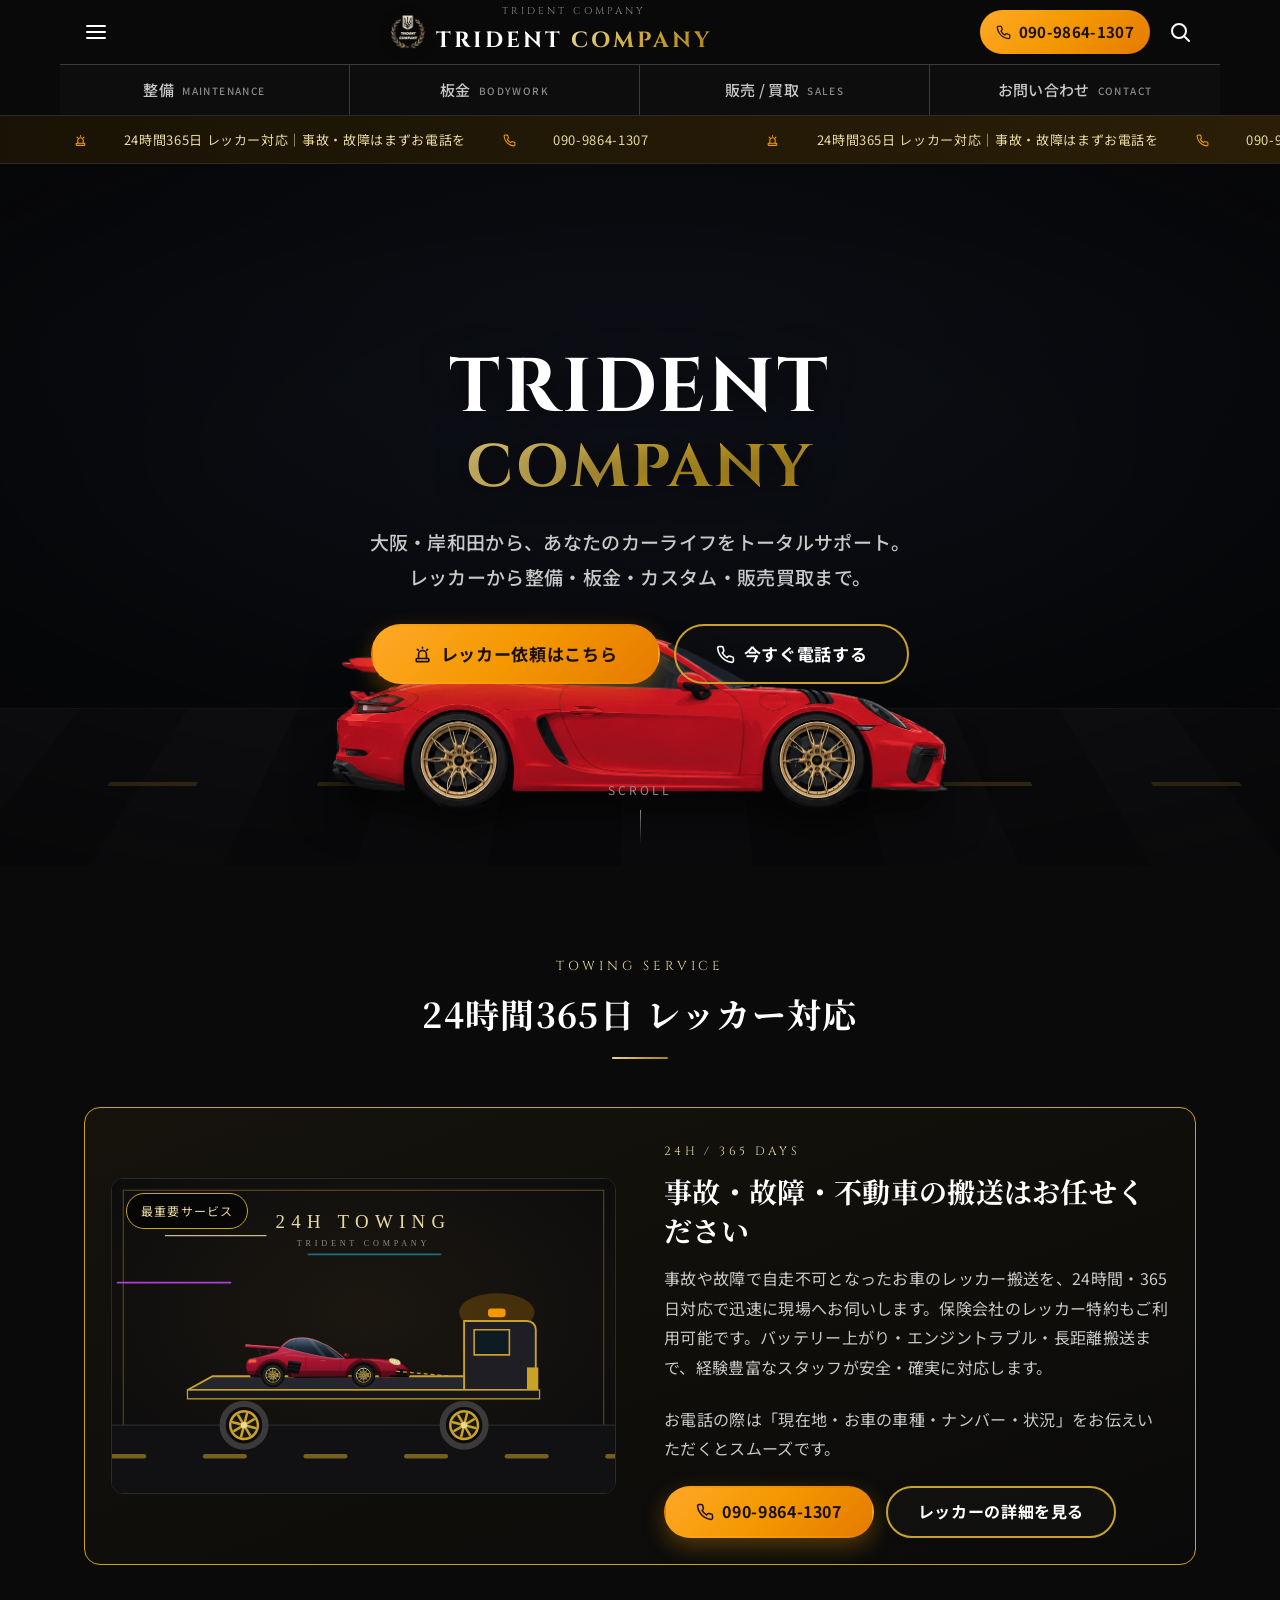
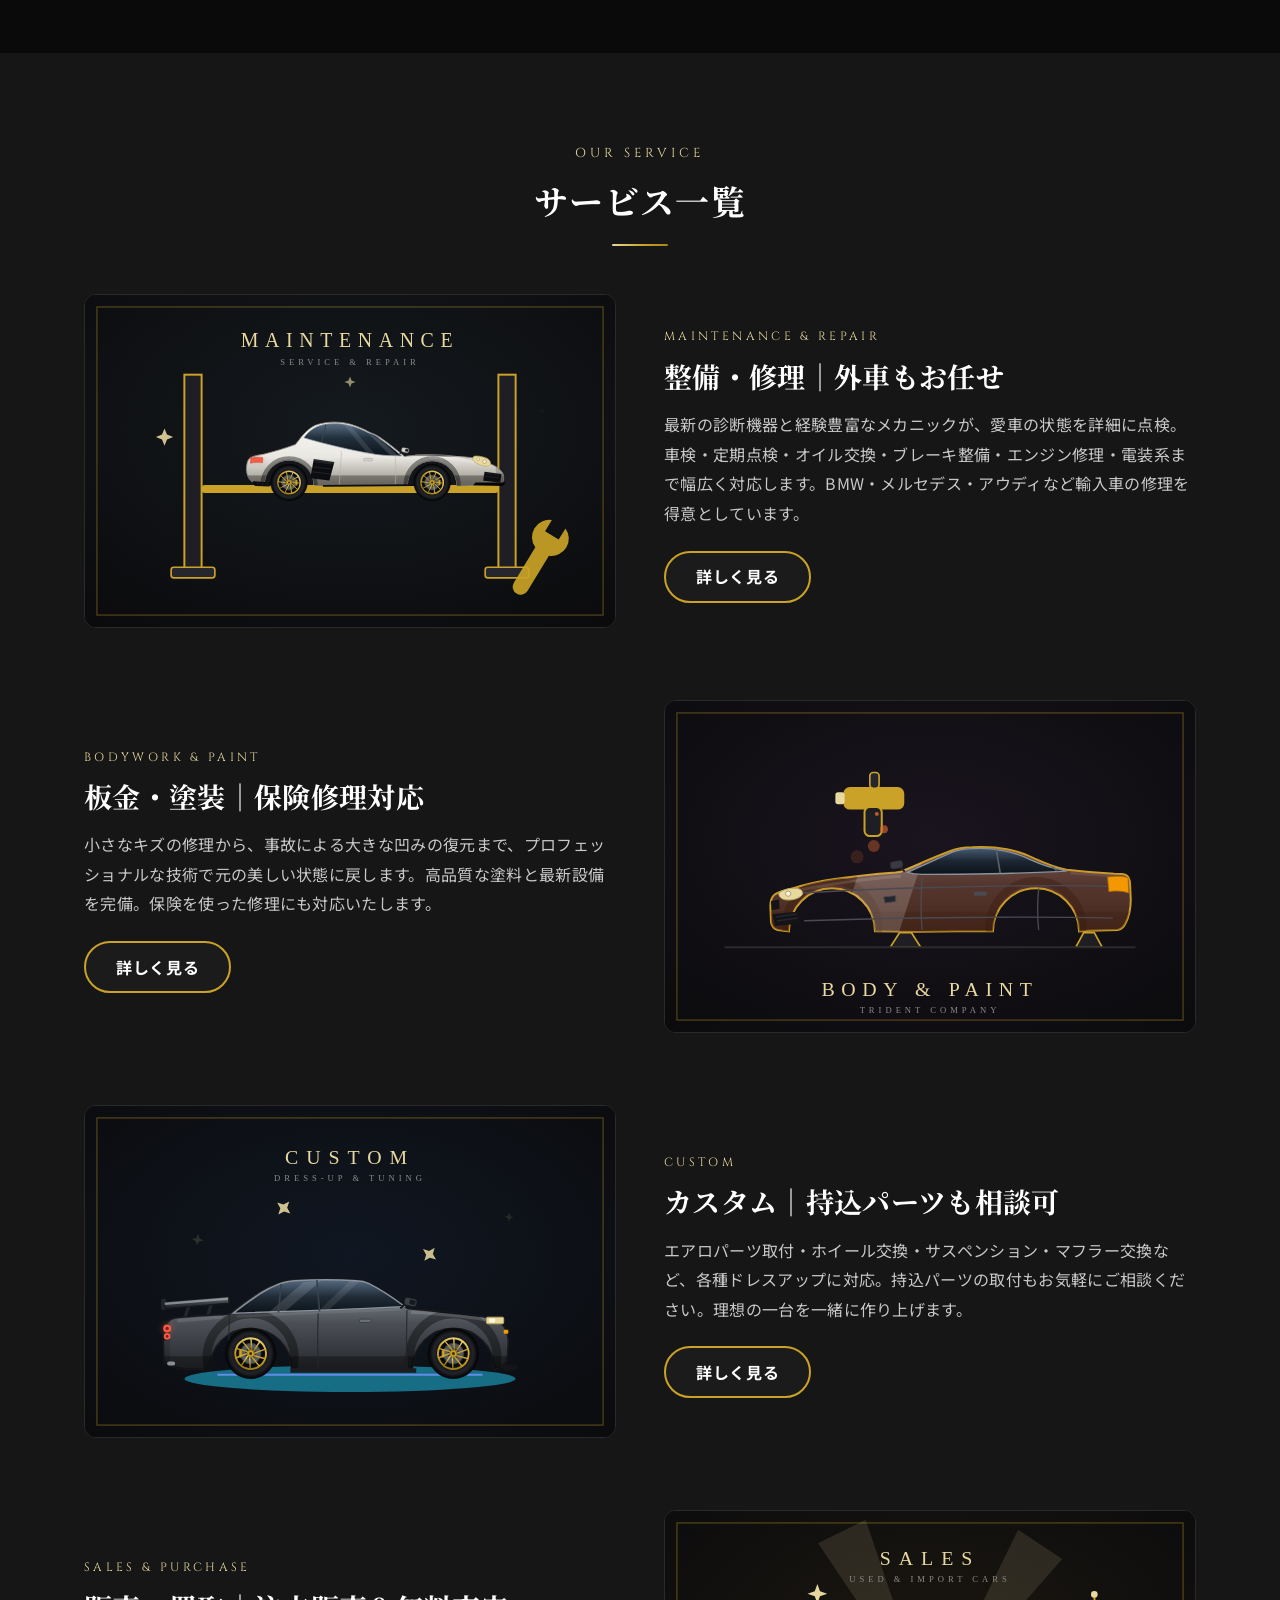
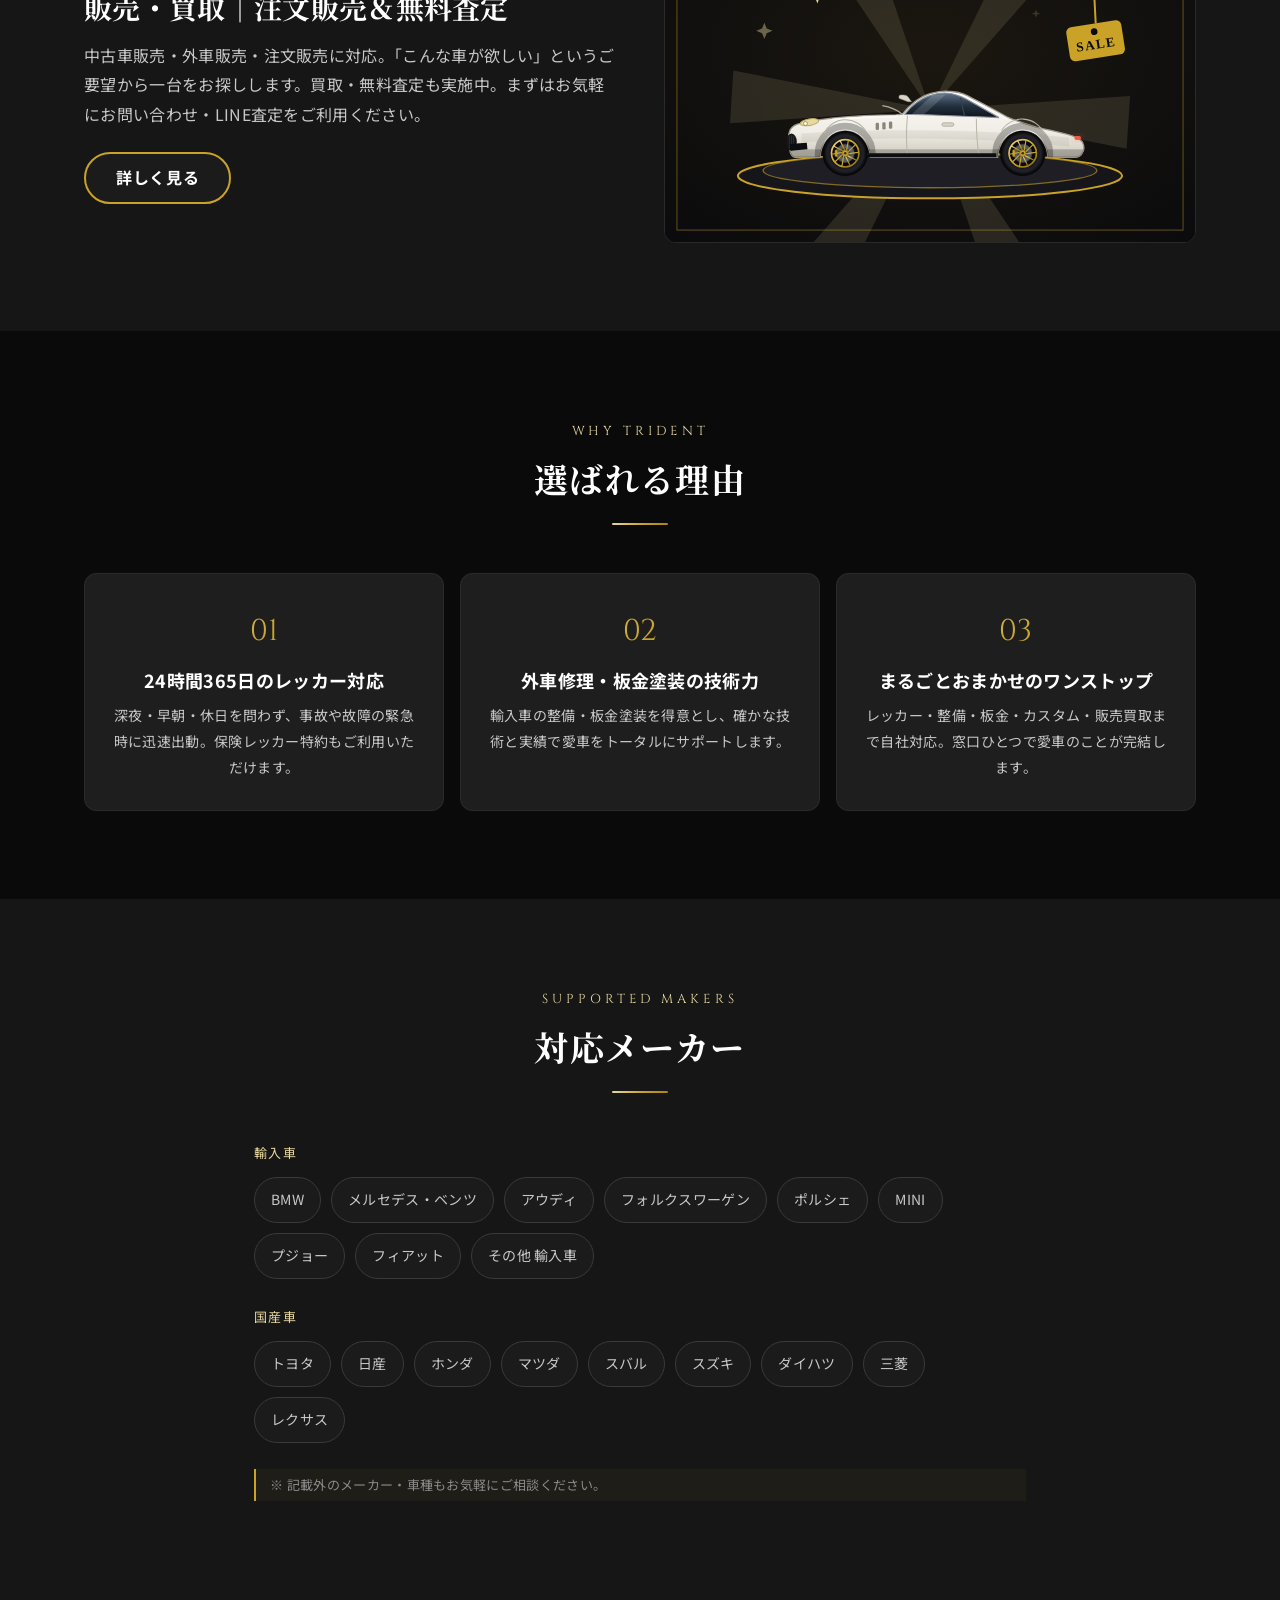
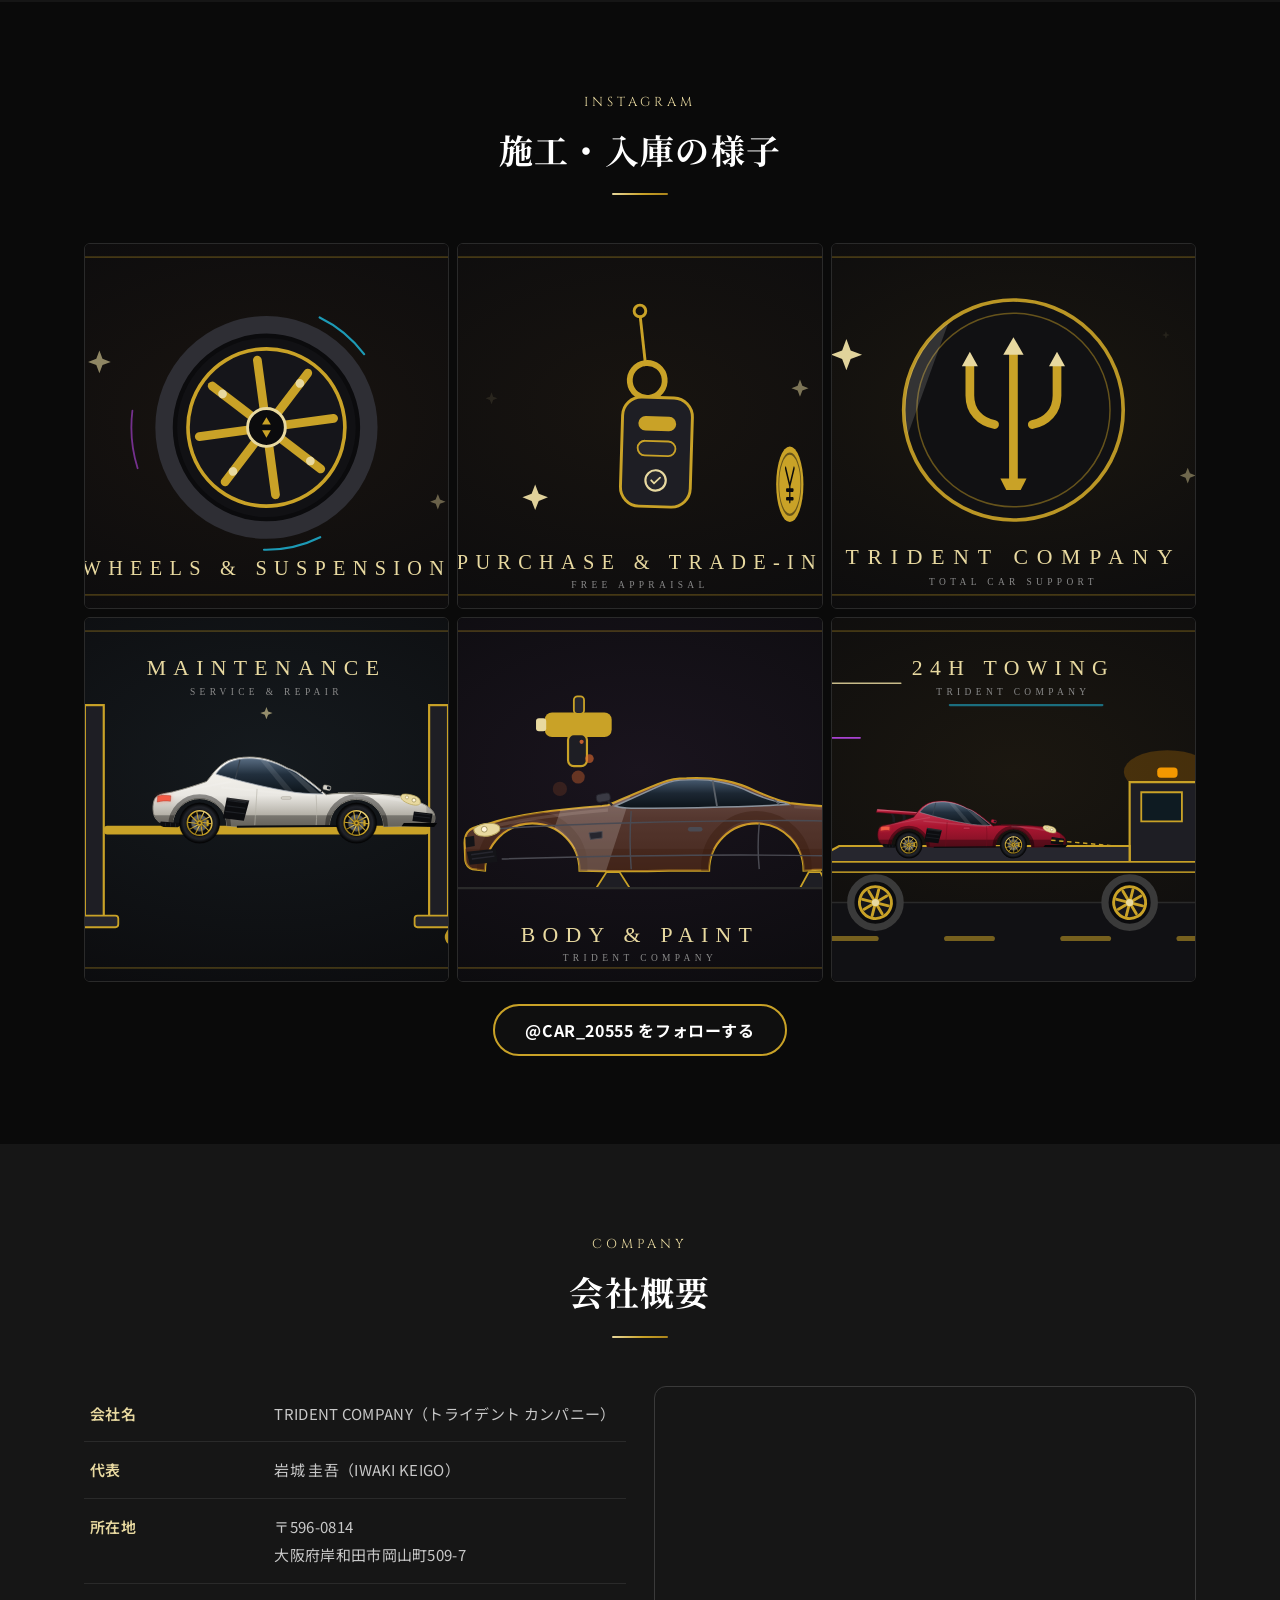
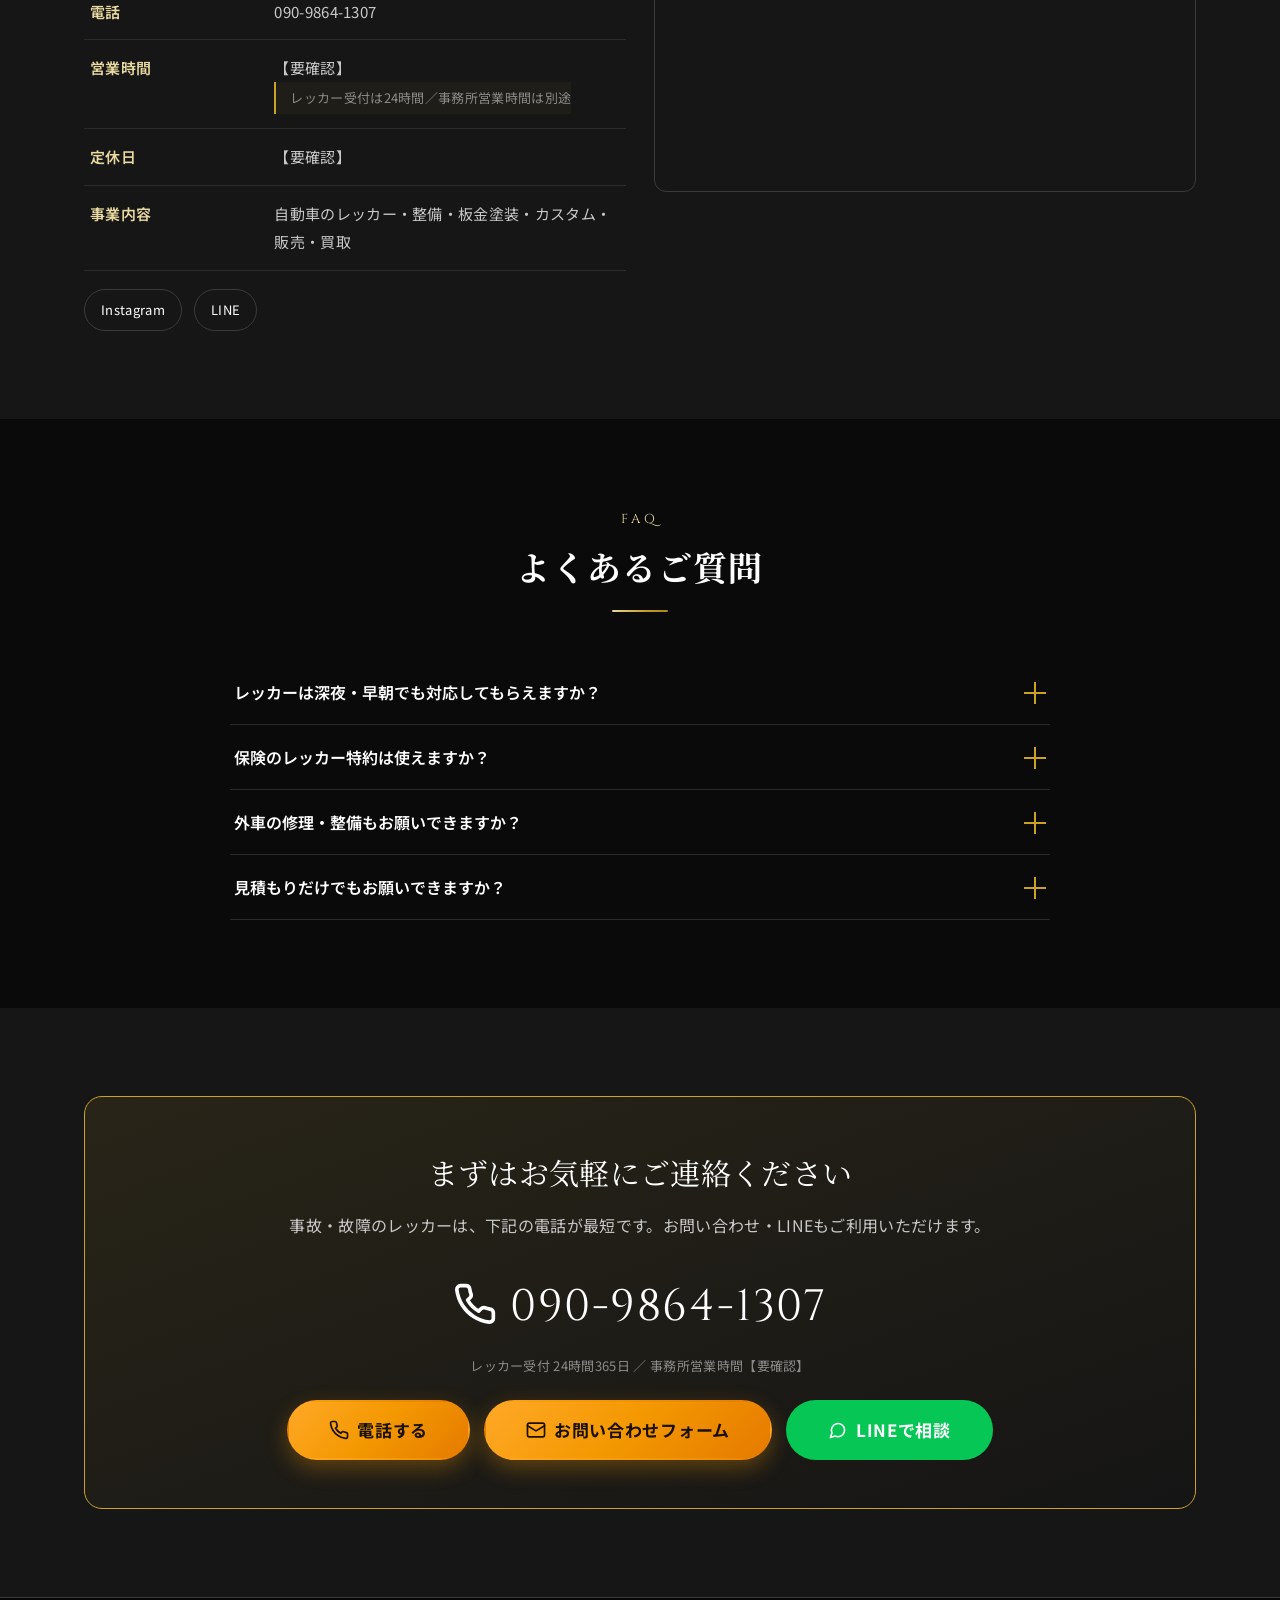
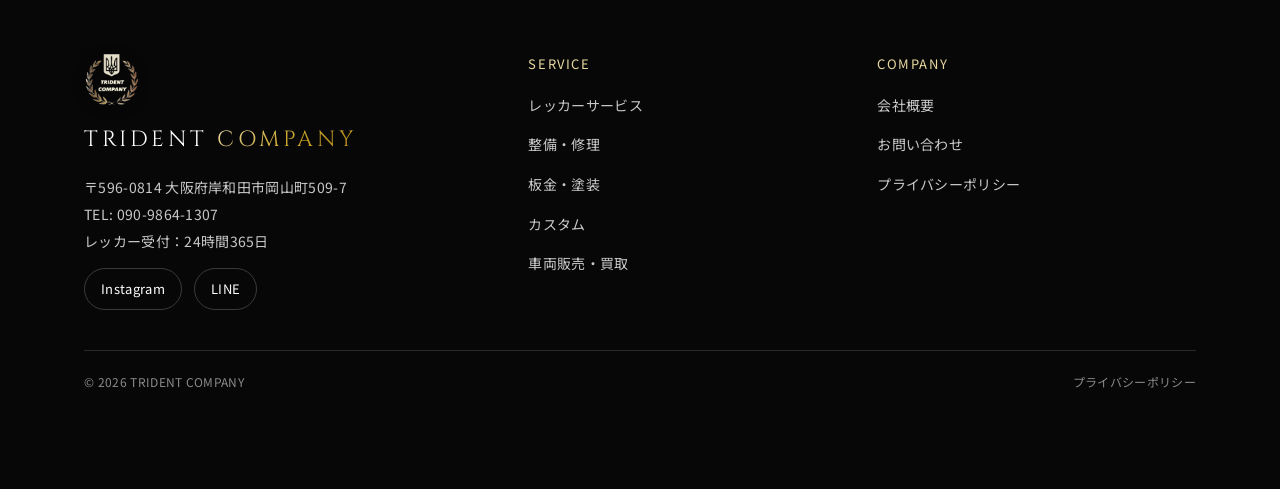
==== index.html @ af4b9d23 "ヒーローの車を支給のイラスト（Top_cayman.png）に差し替え、ホイール回転を実装 Co-Authored-By: Claude Fable 5 <noreply@anthropic.com>" ====
<!DOCTYPE html>
<html lang="ja">
<head>
<meta charset="UTF-8">
<meta name="viewport" content="width=device-width, initial-scale=1">
<title>TRIDENT COMPANY｜岸和田・大阪のレッカー・整備・板金塗装・カスタム・販売買取</title>
<meta name="description" content="大阪府岸和田市のTRIDENT COMPANY。24時間365日のレッカー対応をはじめ、外車修理・整備、板金塗装、カスタム、中古車販売・買取まで自動車のことをトータルサポート。事故・故障は今すぐお電話ください。">
<!-- ▼ 静的先行制作（WordPress+AFFINGER 移植前のデザイン確定物）。本番のtitle/meta/OGP/構造化データは SEO SIMPLE PACK 等で設定 -->
<link rel="preconnect" href="https://fonts.googleapis.com">
<link rel="preconnect" href="https://fonts.gstatic.com" crossorigin>
<link href="https://fonts.googleapis.com/css2?family=Cinzel:wght@500;600;700&family=Noto+Sans+JP:wght@400;500;700&family=Noto+Serif+JP:wght@500;700&display=swap" rel="stylesheet">
<link rel="stylesheet" href="assets/css/style.css">
</head>
<body>

<!-- ======================= ヘッダー ======================= -->
<header class="site-header">
  <div class="header-bar">
    <button class="icon-btn" data-drawer-open aria-label="メニューを開く" aria-expanded="false" aria-controls="drawer">
      <svg viewBox="0 0 24 24" fill="none" stroke="currentColor" stroke-width="2"><path d="M3 6h18M3 12h18M3 18h18" stroke-linecap="round"/></svg>
    </button>
    <a href="index.html" class="header-logo" aria-label="TRIDENT COMPANY トップへ">
      <img src="assets/img/logo.png" alt="TRIDENT COMPANY エンブレム" class="header-emblem" width="36" height="36">
      <span class="header-logo__text">
        <span class="header-logo__sub">TRIDENT COMPANY</span>
        <span class="header-logo__main"><span class="t">TRIDENT</span> <span class="c">COMPANY</span></span>
      </span>
    </a>
    <a href="tel:09098641307" class="header-tel"><span class="icn icn--tel" aria-hidden="true"></span> 090-9864-1307</a>
    <button class="icon-btn" aria-label="サイト内検索">
      <svg viewBox="0 0 24 24" fill="none" stroke="currentColor" stroke-width="2"><circle cx="11" cy="11" r="7"/><path d="M21 21l-4-4" stroke-linecap="round"/></svg>
    </button>
  </div>
  <!-- 2×2 ボックスナビ（主ナビ：整備／板金／販売・買取／お問い合わせ） -->
  <nav class="boxnav" aria-label="主要ナビゲーション">
    <a class="boxnav__item" href="maintenance/index.html">整備 <span class="em">MAINTENANCE</span></a>
    <a class="boxnav__item" href="bodywork/index.html">板金 <span class="em">BODYWORK</span></a>
    <a class="boxnav__item" href="sales/index.html">販売 / 買取 <span class="em">SALES</span></a>
    <a class="boxnav__item" href="contact/index.html">お問い合わせ <span class="em">CONTACT</span></a>
  </nav>
</header>

<!-- ======================= ドロワー（全ページ導線） ======================= -->
<div class="drawer" id="drawer">
  <div class="drawer__overlay" data-drawer-close></div>
  <div class="drawer__panel" role="dialog" aria-label="メニュー">
    <div class="drawer__head">
      <span class="drawer__brand"><img src="assets/img/logo.png" alt="" class="header-emblem" width="28" height="28"><span class="header-logo__main"><span class="t">TRIDENT</span> <span class="c">COMPANY</span></span></span>
      <button class="icon-btn" data-drawer-close aria-label="メニューを閉じる">
        <svg viewBox="0 0 24 24" fill="none" stroke="currentColor" stroke-width="2"><path d="M6 6l12 12M18 6L6 18" stroke-linecap="round"/></svg>
      </button>
    </div>
    <ul class="drawer__nav">
      <li><a href="towing/index.html">レッカーサービス</a></li>
      <li><a href="maintenance/index.html">整備・修理</a></li>
      <li><a href="bodywork/index.html">板金・塗装</a></li>
      <li><a href="custom/index.html">カスタム</a></li>
      <li><a href="sales/index.html">車両販売・買取</a></li>
      <li><a href="company/index.html">会社概要</a></li>
      <li><a href="contact/index.html">お問い合わせ</a></li>
    </ul>
    <div class="drawer__sns">
      <a href="https://www.instagram.com/car_20555/" target="_blank" rel="noopener">Instagram</a>
      <a href="#" data-line>LINEで相談</a>
    </div>
  </div>
</div>

<main class="has-fixed-header">

  <!-- ======================= 通知バー ======================= -->
  <div class="notice-bar" role="status">
    <div class="notice-bar__track">
      <span><span class="icn icn--siren" aria-hidden="true"></span> 24時間365日 レッカー対応｜事故・故障はまずお電話を <span class="icn icn--tel" aria-hidden="true"></span> 090-9864-1307</span>
      <span><span class="icn icn--siren" aria-hidden="true"></span> 24時間365日 レッカー対応｜事故・故障はまずお電話を <span class="icn icn--tel" aria-hidden="true"></span> 090-9864-1307</span>
    </div>
  </div>

  <!-- ======================= ファーストビュー ======================= -->
  <section class="hero">
    <!-- 3D走行シーン：実写のオーナー車（Cayman GT4）は定位置で、路面・光跡が後方へ流れる -->
    <div class="hero__bg hero3d" aria-hidden="true">
      <div class="hero3d__streaks"><i class="s1"></i><i class="s2"></i><i class="s3"></i><i class="s4"></i><i class="s5"></i><i class="s6"></i></div>
      <div class="hero3d__road">
        <div class="hero3d__lane"></div>
      </div>
      <div class="hero3d__car">
        <img class="hero3d__body" src="assets/img/hero-car-toon.png" alt="">
        <img class="hero3d__wheel hero3d__wheel--f" src="assets/img/hero-wheel-f.png" alt="">
        <img class="hero3d__wheel hero3d__wheel--r" src="assets/img/hero-wheel-r.png" alt="">
      </div>
    </div>
    <div class="hero__inner">
      <h1 class="hero__logo">
        <span class="l1">TRIDENT</span>
        <span class="l2">COMPANY</span>
      </h1>
      <!-- キャッチコピーは提案（検討事項 A-2）。要承認 -->
      <p class="hero__copy">大阪・岸和田から、あなたのカーライフをトータルサポート。<br>レッカーから整備・板金・カスタム・販売買取まで。</p>
      <div class="hero__cta">
        <a href="#contact" class="btn btn--primary btn--lg"><span class="btn__icon"><span class="icn icn--siren" aria-hidden="true"></span></span> レッカー依頼はこちら</a>
        <a href="tel:09098641307" class="btn btn--ghost btn--lg"><span class="btn__icon"><span class="icn icn--tel" aria-hidden="true"></span></span> 今すぐ電話する</a>
      </div>
    </div>
    <a href="#towing" class="hero__scroll">SCROLL</a>
  </section>

  <!-- ======================= レッカー（最重要） ======================= -->
  <section class="section" id="towing">
    <div class="container">
      <div class="sec-head">
        <span class="sec-head__en">Towing Service</span>
        <h2 class="sec-head__ja">24時間365日 レッカー対応</h2>
        <div class="sec-head__divider"></div>
      </div>
      <div class="service-row service-row--feature reveal">
        <div class="service-row__media">
          <span class="service-row__badge">最重要サービス</span>
          <img src="assets/img/towing.svg" alt="高級車をレッカー搬送するTRIDENT COMPANYのレッカー車">
        </div>
        <div class="service-row__body">
          <span class="service-row__en">24H / 365 Days</span>
          <h3 class="service-row__title">事故・故障・不動車の搬送はお任せください</h3>
          <p class="service-row__text">事故や故障で自走不可となったお車のレッカー搬送を、24時間・365日対応で迅速に現場へお伺いします。保険会社のレッカー特約もご利用可能です。バッテリー上がり・エンジントラブル・長距離搬送まで、経験豊富なスタッフが安全・確実に対応します。</p>
          <p class="service-row__text">お電話の際は「現在地・お車の車種・ナンバー・状況」をお伝えいただくとスムーズです。</p>
          <div class="service-row__actions">
            <a href="tel:09098641307" class="btn btn--tel"><span class="btn__icon"><span class="icn icn--tel" aria-hidden="true"></span></span> 090-9864-1307</a>
            <a href="towing/index.html" class="btn btn--ghost">レッカーの詳細を見る</a>
          </div>
        </div>
      </div>
    </div>
  </section>

  <!-- ======================= その他サービス（整備/板金/カスタム/販売買取） ======================= -->
  <section class="section section--sub">
    <div class="container">
      <div class="sec-head">
        <span class="sec-head__en">Our Service</span>
        <h2 class="sec-head__ja">サービス一覧</h2>
        <div class="sec-head__divider"></div>
      </div>

      <!-- 整備・修理 -->
      <div class="service-row reveal">
        <div class="service-row__media"><img src="assets/img/maintenance.svg" alt="輸入車を整備するTRIDENT COMPANYの工場"></div>
        <div class="service-row__body">
          <span class="service-row__en">Maintenance & Repair</span>
          <h3 class="service-row__title">整備・修理｜外車もお任せ</h3>
          <p class="service-row__text">最新の診断機器と経験豊富なメカニックが、愛車の状態を詳細に点検。車検・定期点検・オイル交換・ブレーキ整備・エンジン修理・電装系まで幅広く対応します。BMW・メルセデス・アウディなど輸入車の修理を得意としています。</p>
          <div class="service-row__actions">
            <a href="maintenance/index.html" class="btn btn--ghost">詳しく見る</a>
          </div>
        </div>
      </div>

      <!-- 板金・塗装 -->
      <div class="service-row service-row--reverse reveal">
        <div class="service-row__media"><img src="assets/img/bodywork.svg" alt="板金塗装作業中の車両"></div>
        <div class="service-row__body">
          <span class="service-row__en">Bodywork & Paint</span>
          <h3 class="service-row__title">板金・塗装｜保険修理対応</h3>
          <p class="service-row__text">小さなキズの修理から、事故による大きな凹みの復元まで、プロフェッショナルな技術で元の美しい状態に戻します。高品質な塗料と最新設備を完備。保険を使った修理にも対応いたします。</p>
          <div class="service-row__actions">
            <a href="bodywork/index.html" class="btn btn--ghost">詳しく見る</a>
          </div>
        </div>
      </div>

      <!-- カスタム -->
      <div class="service-row reveal">
        <div class="service-row__media"><img src="assets/img/custom.svg" alt="カスタムされたスポーツカー"></div>
        <div class="service-row__body">
          <span class="service-row__en">Custom</span>
          <h3 class="service-row__title">カスタム｜持込パーツも相談可</h3>
          <p class="service-row__text">エアロパーツ取付・ホイール交換・サスペンション・マフラー交換など、各種ドレスアップに対応。持込パーツの取付もお気軽にご相談ください。理想の一台を一緒に作り上げます。</p>
          <div class="service-row__actions">
            <a href="custom/index.html" class="btn btn--ghost">詳しく見る</a>
          </div>
        </div>
      </div>

      <!-- 販売・買取 -->
      <div class="service-row service-row--reverse reveal">
        <div class="service-row__media"><img src="assets/img/sales.svg" alt="展示された車両"></div>
        <div class="service-row__body">
          <span class="service-row__en">Sales & Purchase</span>
          <h3 class="service-row__title">販売・買取｜注文販売＆無料査定</h3>
          <p class="service-row__text">中古車販売・外車販売・注文販売に対応。「こんな車が欲しい」というご要望から一台をお探しします。買取・無料査定も実施中。まずはお気軽にお問い合わせ・LINE査定をご利用ください。</p>
          <div class="service-row__actions">
            <a href="sales/index.html" class="btn btn--ghost">詳しく見る</a>
          </div>
        </div>
      </div>
    </div>
  </section>

  <!-- ======================= 選ばれる理由 ======================= -->
  <section class="section">
    <div class="container">
      <div class="sec-head">
        <span class="sec-head__en">Why TRIDENT</span>
        <h2 class="sec-head__ja">選ばれる理由</h2>
        <div class="sec-head__divider"></div>
      </div>
      <div class="reason-grid">
        <div class="reason reveal"><div class="reason__no">01</div><h3 class="reason__title">24時間365日のレッカー対応</h3><p class="reason__text">深夜・早朝・休日を問わず、事故や故障の緊急時に迅速出動。保険レッカー特約もご利用いただけます。</p></div>
        <div class="reason reveal"><div class="reason__no">02</div><h3 class="reason__title">外車修理・板金塗装の技術力</h3><p class="reason__text">輸入車の整備・板金塗装を得意とし、確かな技術と実績で愛車をトータルにサポートします。</p></div>
        <div class="reason reveal"><div class="reason__no">03</div><h3 class="reason__title">まるごとおまかせのワンストップ</h3><p class="reason__text">レッカー・整備・板金・カスタム・販売買取まで自社対応。窓口ひとつで愛車のことが完結します。</p></div>
      </div>
    </div>
  </section>

  <!-- ======================= 対応メーカー ======================= -->
  <section class="section section--sub">
    <div class="container container--narrow">
      <div class="sec-head">
        <span class="sec-head__en">Supported Makers</span>
        <h2 class="sec-head__ja">対応メーカー</h2>
        <div class="sec-head__divider"></div>
      </div>
      <div class="maker-group reveal">
        <div class="maker-group__label">輸入車</div>
        <ul class="maker-list">
          <li>BMW</li><li>メルセデス・ベンツ</li><li>アウディ</li><li>フォルクスワーゲン</li><li>ポルシェ</li><li>MINI</li><li>プジョー</li><li>フィアット</li><li>その他 輸入車</li>
        </ul>
      </div>
      <div class="maker-group reveal">
        <div class="maker-group__label">国産車</div>
        <ul class="maker-list">
          <li>トヨタ</li><li>日産</li><li>ホンダ</li><li>マツダ</li><li>スバル</li><li>スズキ</li><li>ダイハツ</li><li>三菱</li><li>レクサス</li>
        </ul>
      </div>
      <p class="note">※ 記載外のメーカー・車種もお気軽にご相談ください。</p>
    </div>
  </section>

  <!-- ======================= Instagram ======================= -->
  <section class="section">
    <div class="container">
      <div class="sec-head">
        <span class="sec-head__en">Instagram</span>
        <h2 class="sec-head__ja">施工・入庫の様子</h2>
        <div class="sec-head__divider"></div>
      </div>
      <!-- 本番は Smash Balloon で公式フィードを表示（検討事項 D-3）。ここではダミー配置 -->
      <div class="ig-grid reveal">
        <a href="https://www.instagram.com/car_20555/" target="_blank" rel="noopener"><img src="assets/img/custom-2.svg" alt="Instagram投稿"></a>
        <a href="https://www.instagram.com/car_20555/" target="_blank" rel="noopener"><img src="assets/img/sales-2.svg" alt="Instagram投稿"></a>
        <a href="https://www.instagram.com/car_20555/" target="_blank" rel="noopener"><img src="assets/img/hero-portrait.svg" alt="Instagram投稿"></a>
        <a href="https://www.instagram.com/car_20555/" target="_blank" rel="noopener"><img src="assets/img/maintenance.svg" alt="Instagram投稿"></a>
        <a href="https://www.instagram.com/car_20555/" target="_blank" rel="noopener"><img src="assets/img/bodywork.svg" alt="Instagram投稿"></a>
        <a href="https://www.instagram.com/car_20555/" target="_blank" rel="noopener"><img src="assets/img/towing.svg" alt="Instagram投稿"></a>
      </div>
      <div class="ig-note">
        <a href="https://www.instagram.com/car_20555/" target="_blank" rel="noopener" class="btn btn--ghost">@CAR_20555 をフォローする</a>
      </div>
    </div>
  </section>

  <!-- ======================= 会社概要 ======================= -->
  <section class="section section--sub" id="company">
    <div class="container">
      <div class="sec-head">
        <span class="sec-head__en">Company</span>
        <h2 class="sec-head__ja">会社概要</h2>
        <div class="sec-head__divider"></div>
      </div>
      <div class="company-cols reveal">
        <div>
          <table class="info-table">
            <tr><th>会社名</th><td>TRIDENT COMPANY（トライデント カンパニー）</td></tr>
            <tr><th>代表</th><td>岩城 圭吾（IWAKI KEIGO）</td></tr>
            <tr><th>所在地</th><td>〒596-0814<br>大阪府岸和田市岡山町509-7</td></tr>
            <tr><th>電話</th><td><a href="tel:09098641307">090-9864-1307</a></td></tr>
            <!-- 営業時間・定休日は要確認（検討事項 A-3 / A-4） -->
            <tr><th>営業時間</th><td>【要確認】<br><span class="note" style="display:inline-block">レッカー受付は24時間／事務所営業時間は別途</span></td></tr>
            <tr><th>定休日</th><td>【要確認】</td></tr>
            <tr><th>事業内容</th><td>自動車のレッカー・整備・板金塗装・カスタム・販売・買取</td></tr>
          </table>
          <div class="footer-sns" style="margin-top:18px">
            <a href="https://www.instagram.com/car_20555/" target="_blank" rel="noopener">Instagram</a>
            <a href="#" data-line>LINE</a>
          </div>
        </div>
        <div class="map-embed">
          <!-- 住所連動のGoogleマップ埋め込み（キー不要のembed） -->
          <iframe title="TRIDENT COMPANY 所在地" loading="lazy" referrerpolicy="no-referrer-when-downgrade"
            src="https://maps.google.com/maps?q=%E5%A4%A7%E9%98%AA%E5%BA%9C%E5%B2%B8%E5%92%8C%E7%94%B0%E5%B8%82%E5%B2%A1%E5%B1%B1%E7%94%BA509-7&output=embed"></iframe>
        </div>
      </div>
    </div>
  </section>

  <!-- ======================= FAQ ======================= -->
  <section class="section">
    <div class="container">
      <div class="sec-head">
        <span class="sec-head__en">FAQ</span>
        <h2 class="sec-head__ja">よくあるご質問</h2>
        <div class="sec-head__divider"></div>
      </div>
      <!-- FAQの実データは要収集（検討事項 C-9）。以下は想定Q&Aの提案 -->
      <div class="faq reveal">
        <div class="faq__item">
          <button class="faq__q" aria-expanded="false">レッカーは深夜・早朝でも対応してもらえますか？<span class="mark"></span></button>
          <div class="faq__a"><p>はい。24時間365日、事故・故障の緊急時に対応しております。まずはお電話（090-9864-1307）にてご連絡ください。</p></div>
        </div>
        <div class="faq__item">
          <button class="faq__q" aria-expanded="false">保険のレッカー特約は使えますか？<span class="mark"></span></button>
          <div class="faq__a"><p>ご加入の保険内容によりご利用いただけます。保険会社名・証券番号がお手元にあるとスムーズです。ご不明な場合もお気軽にご相談ください。</p></div>
        </div>
        <div class="faq__item">
          <button class="faq__q" aria-expanded="false">外車の修理・整備もお願いできますか？<span class="mark"></span></button>
          <div class="faq__a"><p>はい。BMW・メルセデス・アウディなど輸入車の整備・修理・板金塗装を得意としております。まずは車種と症状をお知らせください。</p></div>
        </div>
        <div class="faq__item">
          <button class="faq__q" aria-expanded="false">見積もりだけでもお願いできますか？<span class="mark"></span></button>
          <div class="faq__a"><p>もちろん可能です。お電話・フォーム・LINEよりお気軽にお問い合わせください。写真を送っていただくと概算のご案内がスムーズです。</p></div>
        </div>
      </div>
    </div>
  </section>

  <!-- ======================= お問い合わせ CTA（#contact = レッカーCTAのスクロール先） ======================= -->
  <section class="section section--sub contact-cta" id="contact">
    <div class="container">
      <div class="contact-cta__box reveal">
        <p class="contact-cta__lead">まずはお気軽にご連絡ください</p>
        <p class="contact-cta__sub">事故・故障のレッカーは、下記の電話が最短です。お問い合わせ・LINEもご利用いただけます。</p>
        <a href="tel:09098641307" class="contact-cta__tel"><span class="icn icn--tel" aria-hidden="true"></span> 090-9864-1307</a>
        <p class="contact-cta__hours">レッカー受付 24時間365日 ／ 事務所営業時間【要確認】</p>
        <div class="contact-cta__actions">
          <a href="tel:09098641307" class="btn btn--tel btn--lg"><span class="btn__icon"><span class="icn icn--tel" aria-hidden="true"></span></span> 電話する</a>
          <a href="contact/index.html" class="btn btn--primary btn--lg"><span class="btn__icon"><span class="icn icn--mail" aria-hidden="true"></span></span> お問い合わせフォーム</a>
          <a href="#" data-line class="btn btn--line btn--lg"><span class="btn__icon"><span class="icn icn--chat" aria-hidden="true"></span></span> LINEで相談</a>
        </div>
      </div>
    </div>
  </section>

</main>

<!-- ======================= フッター ======================= -->
<footer class="site-footer">
  <div class="container">
    <div class="footer-grid">
      <div>
        <img src="assets/img/logo.png" alt="TRIDENT COMPANY エンブレム" class="footer-emblem" width="56" height="56">
        <div class="footer-logo"><span class="t">TRIDENT</span> <span class="c">COMPANY</span></div>
        <div class="footer-info">
          〒596-0814 大阪府岸和田市岡山町509-7<br>
          TEL: <a href="tel:09098641307">090-9864-1307</a><br>
          レッカー受付：24時間365日
        </div>
        <div class="footer-sns">
          <a href="https://www.instagram.com/car_20555/" target="_blank" rel="noopener">Instagram</a>
          <a href="#" data-line>LINE</a>
        </div>
      </div>
      <div>
        <div class="footer-col__title">SERVICE</div>
        <ul class="footer-nav">
          <li><a href="towing/index.html">レッカーサービス</a></li>
          <li><a href="maintenance/index.html">整備・修理</a></li>
          <li><a href="bodywork/index.html">板金・塗装</a></li>
          <li><a href="custom/index.html">カスタム</a></li>
          <li><a href="sales/index.html">車両販売・買取</a></li>
        </ul>
      </div>
      <div>
        <div class="footer-col__title">COMPANY</div>
        <ul class="footer-nav">
          <li><a href="company/index.html">会社概要</a></li>
          <li><a href="contact/index.html">お問い合わせ</a></li>
          <li><a href="privacy/index.html">プライバシーポリシー</a></li>
        </ul>
      </div>
    </div>
    <div class="footer-bottom">
      <span>© <span data-year>2026</span> TRIDENT COMPANY</span>
      <a href="privacy/index.html">プライバシーポリシー</a>
    </div>
  </div>
</footer>

<!-- ======================= 下部固定CTA（SP） ======================= -->
<nav class="fixed-cta" aria-label="固定アクション">
  <a href="tel:09098641307" class="is-tel"><span class="ic"><span class="icn icn--tel" aria-hidden="true"></span></span>電話する</a>
  <a href="contact/index.html"><span class="ic"><span class="icn icn--mail" aria-hidden="true"></span></span>お問い合わせ</a>
  <a href="#" data-line class="is-line"><span class="ic"><span class="icn icn--chat" aria-hidden="true"></span></span>LINE</a>
</nav>

<script src="assets/js/main.js"></script>
</body>
</html>
---- assets/css/style.css ----
@charset "UTF-8";
/* =============================================================
   TRIDENT COMPANY — 静的先行制作 共通スタイル
   デザイントークンは docs/02_レイアウト設計書.md §2 準拠
   （黒基調＋ゴールド＋ネオン、CTAはオレンジ）
   ============================================================= */

/* ---------- Design Tokens ---------- */
:root {
  /* 背景 */
  --bg: #0A0A0A;
  --bg-sub: #161616;
  --bg-card: #1E1E1E;
  --bg-elevated: #222222;
  --border: #3A3A3A;
  --border-soft: #2A2A2A;

  /* テキスト */
  --text: #FFFFFF;
  --text-sub: #C8C8C8;
  --text-mute: #8A8A8A;

  /* ブランドアクセント（ゴールド） */
  --gold: #C9A227;
  --gold-light: #E8D9A0;
  --gold-grad: linear-gradient(135deg, #E8D9A0 0%, #C9A227 55%, #A9821B 100%);

  /* CTA / 緊急（オレンジ） */
  --orange: #F39800;
  --orange-strong: #FF8C00;
  --orange-grad: linear-gradient(135deg, #FFA827 0%, #F39800 50%, #E67A00 100%);

  /* ネオン（装飾ライン） */
  --neon-cyan: #21D4FD;
  --neon-blue: #2E5BFF;
  --neon-magenta: #C24BF5;

  /* レイアウト */
  --maxw: 1160px;
  --maxw-narrow: 820px;
  --gutter: 24px;
  --radius-btn: 999px;
  --radius-card: 12px;
  --header-h: 64px;

  /* フォント */
  --font-serif-en: "Cinzel", "Times New Roman", "YuMincho", "Yu Mincho", serif;
  --font-serif-jp: "Noto Serif JP", "YuMincho", "Yu Mincho", "Hiragino Mincho ProN", serif;
  --font-sans: "Noto Sans JP", "Hiragino Kaku Gothic ProN", "Yu Gothic", "Meiryo", sans-serif;

  /* Z-index */
  --z-header: 100;
  --z-drawer: 200;
  --z-fixedcta: 150;
}

/* ---------- Reset / Base ---------- */
* { box-sizing: border-box; }
html { scroll-behavior: smooth; -webkit-text-size-adjust: 100%; }
body {
  margin: 0;
  background: var(--bg);
  color: var(--text);
  font-family: var(--font-sans);
  font-size: 16px;
  line-height: 1.85;
  letter-spacing: .02em;
  overflow-x: hidden;
  -webkit-font-smoothing: antialiased;
}
img { max-width: 100%; height: auto; display: block; }
a { color: inherit; text-decoration: none; transition: color .2s, opacity .2s; }
a:hover { opacity: .85; }
ul { list-style: none; margin: 0; padding: 0; }
h1, h2, h3, h4 { margin: 0; font-weight: 700; line-height: 1.4; }
p { margin: 0 0 1em; }
:focus-visible { outline: 2px solid var(--orange); outline-offset: 2px; }

/* ---------- Utility ---------- */
.container { width: 100%; max-width: var(--maxw); margin-inline: auto; padding-inline: var(--gutter); }
.container--narrow { max-width: var(--maxw-narrow); }
.section { padding: 88px 0; position: relative; }
.section--sub { background: var(--bg-sub); }
.text-center { text-align: center; }
.sr-only { position: absolute; width: 1px; height: 1px; padding: 0; margin: -1px; overflow: hidden; clip: rect(0 0 0 0); white-space: nowrap; border: 0; }

/* ---------- Section Heading（英字小見出し＋日本語H2＋区切り線） ---------- */
.sec-head { text-align: center; margin-bottom: 48px; }
.sec-head__en {
  display: block;
  font-family: var(--font-serif-en);
  font-size: 13px;
  letter-spacing: .3em;
  text-transform: uppercase;
  color: var(--gold-light);
  margin-bottom: 12px;
}
.sec-head__ja {
  font-family: var(--font-serif-jp);
  font-size: clamp(22px, 3.4vw, 34px);
  letter-spacing: .04em;
}
.sec-head__divider {
  width: 56px; height: 2px; margin: 20px auto 0;
  background: var(--gold-grad); border-radius: 2px;
}
.sec-head--light .sec-head__ja { color: #0d0d0d; }
.sec-head--light .sec-head__en { color: var(--gold); }

/* ---------- Buttons ---------- */
.btn {
  display: inline-flex; align-items: center; justify-content: center; gap: .5em;
  min-height: 52px; padding: 0 30px;
  font-family: var(--font-sans); font-weight: 700; font-size: 16px; letter-spacing: .04em;
  border-radius: var(--radius-btn); border: 2px solid transparent;
  cursor: pointer; text-align: center; line-height: 1.3;
  transition: transform .15s ease, box-shadow .2s ease, background .2s ease;
}
.btn:hover { transform: translateY(-2px); opacity: 1; }
.btn__icon { font-size: 1.15em; line-height: 1; }
.btn--primary { background: var(--orange-grad); color: #1a1000; box-shadow: 0 8px 22px rgba(243,152,0,.32); }
.btn--primary:hover { box-shadow: 0 12px 30px rgba(243,152,0,.45); }
.btn--tel { background: var(--orange-grad); color: #1a1000; box-shadow: 0 8px 22px rgba(243,152,0,.32); }
.btn--line { background: #06C755; color: #fff; }
.btn--ghost { background: rgba(255,255,255,.02); color: var(--text); border-color: var(--gold); }
.btn--ghost:hover { background: rgba(201,162,39,.12); }
.btn--lg { min-height: 60px; font-size: 17px; padding: 0 40px; }
.btn--block { display: flex; width: 100%; }

/* ============================================================
   Header
   ============================================================ */
.site-header {
  position: fixed; inset: 0 0 auto 0; z-index: var(--z-header);
  background: rgba(10,10,10,.72);
  backdrop-filter: saturate(140%) blur(10px);
  border-bottom: 1px solid var(--border-soft);
}
.header-bar {
  height: var(--header-h);
  display: grid; grid-template-columns: 48px 1fr 48px; align-items: center;
  max-width: var(--maxw); margin-inline: auto; padding-inline: 14px;
}
.header-logo { text-align: center; font-family: var(--font-serif-en); letter-spacing: .18em; }
.header-logo .t { color: #fff; font-weight: 700; }
.header-logo .c { background: var(--gold-grad); -webkit-background-clip: text; background-clip: text; color: transparent; font-weight: 700; }
.header-logo__main { font-size: clamp(17px, 4.6vw, 22px); }
.header-logo__sub { display: none; }
.icon-btn {
  width: 44px; height: 44px; display: inline-flex; align-items: center; justify-content: center;
  background: transparent; border: 0; color: #fff; cursor: pointer; border-radius: 8px;
}
.icon-btn:hover { background: rgba(255,255,255,.08); }
.icon-btn svg { width: 24px; height: 24px; }

/* PC: ヘッダー右に電話ボタン（レイアウト設計書 §3.1 提案） */
.header-tel { display: none; }
@media (min-width: 992px) {
  .header-bar { grid-template-columns: 48px 1fr auto 48px; gap: 8px; }
  .header-tel {
    display: inline-flex; align-items: center; gap: 8px;
    padding: 8px 16px; border-radius: var(--radius-btn);
    background: var(--orange-grad); color: #1a1000; font-weight: 700; font-size: 15px; white-space: nowrap;
  }
  .header-logo__sub { display: block; font-size: 10px; letter-spacing: .3em; color: var(--text-mute); }
}

/* 2×2 ボックスナビ（主ナビ） */
.boxnav {
  max-width: var(--maxw); margin-inline: auto;
  display: grid; grid-template-columns: 1fr 1fr;
  border-top: 1px solid var(--border);
}
.boxnav__item {
  display: flex; flex-direction: column; align-items: center; justify-content: center; gap: 2px;
  min-height: 58px; padding: 8px 6px; text-align: center; line-height: 1.3;
  border-right: 1px solid var(--border); border-bottom: 1px solid var(--border);
  font-size: 15px; font-weight: 500; color: var(--text-sub);
  background: rgba(255,255,255,.015);
  transition: background .2s, color .2s;
}
.boxnav__item:nth-child(2n) { border-right: 0; }
.boxnav__item:hover { background: rgba(201,162,39,.10); color: #fff; }
.boxnav__item .em { font-size: 10px; letter-spacing: .14em; color: var(--text-mute); }
@media (min-width: 992px) {
  .boxnav { grid-template-columns: repeat(4, 1fr); }
  .boxnav__item { flex-direction: row; gap: 8px; border-bottom: 0; min-height: 50px; }
  .boxnav__item:nth-child(2n) { border-right: 1px solid var(--border); }
  .boxnav__item:last-child { border-right: 0; }
}

/* body の上部余白（固定ヘッダー＋ボックスナビ分） */
.has-fixed-header { padding-top: calc(var(--header-h) + 57px); }
@media (min-width: 992px) { .has-fixed-header { padding-top: calc(var(--header-h) + 51px); } }

/* ---------- 通知バー ---------- */
.notice-bar {
  background: linear-gradient(90deg, #1a1305, #2a1e06);
  border-bottom: 1px solid var(--border-soft);
  overflow: hidden; white-space: nowrap;
}
.notice-bar__track { display: inline-block; padding: 9px 0; animation: marquee 22s linear infinite; }
.notice-bar__track span { padding: 0 40px; font-size: 13px; color: var(--gold-light); letter-spacing: .05em; }
@keyframes marquee { from { transform: translateX(0); } to { transform: translateX(-50%); } }
@media (prefers-reduced-motion: reduce) { .notice-bar__track { animation: none; padding-left: 16px; } }

/* ---------- ハンバーガー ドロワー ---------- */
.drawer {
  position: fixed; inset: 0; z-index: var(--z-drawer);
  visibility: hidden; opacity: 0; transition: opacity .3s, visibility .3s;
}
.drawer.is-open { visibility: visible; opacity: 1; }
.drawer__overlay { position: absolute; inset: 0; background: rgba(0,0,0,.6); }
.drawer__panel {
  position: absolute; top: 0; right: 0; height: 100%; width: min(86vw, 360px);
  background: #0d0d0d; border-left: 1px solid var(--border);
  padding: 20px 22px; overflow-y: auto;
  transform: translateX(100%); transition: transform .3s ease;
}
.drawer.is-open .drawer__panel { transform: translateX(0); }
.drawer__head { display: flex; justify-content: space-between; align-items: center; margin-bottom: 18px; }
.drawer__head .header-logo__main { font-size: 18px; font-family: var(--font-serif-en); letter-spacing: .16em; }
.drawer__nav li { border-bottom: 1px solid var(--border-soft); }
.drawer__nav a { display: block; padding: 15px 4px; font-size: 15px; }
.drawer__nav a:hover { color: var(--gold-light); }
.drawer__sns { display: flex; gap: 12px; margin-top: 22px; }
.drawer__sns a {
  flex: 1; text-align: center; padding: 12px; border: 1px solid var(--border); border-radius: 8px; font-size: 14px;
}

/* ============================================================
   Hero（トップ）
   ============================================================ */
.hero {
  position: relative; min-height: 78vh; display: flex; align-items: center; justify-content: center;
  text-align: center; overflow: hidden;
  background: #050505;
}
.hero__bg { position: absolute; inset: 0; z-index: 0; }
.hero__bg img { width: 100%; height: 100%; object-fit: cover; opacity: .9; }
.hero__bg::after { content: ""; position: absolute; inset: 0; background: radial-gradient(120% 90% at 50% 40%, rgba(5,5,5,.15), rgba(5,5,5,.72) 78%); }
.hero__inner { position: relative; z-index: 1; padding: 100px 20px; }
.hero__logo {
  font-family: var(--font-serif-en); letter-spacing: .12em; line-height: 1.15;
  text-shadow: 0 4px 30px rgba(0,0,0,.7);
}
.hero__logo .l1 { display: block; font-size: clamp(34px, 9vw, 76px); color: #fff; }
.hero__logo .l2 { display: block; font-size: clamp(26px, 7vw, 60px); background: var(--gold-grad); -webkit-background-clip: text; background-clip: text; color: transparent; }
.hero__copy { margin: 22px auto 30px; max-width: 640px; font-size: clamp(15px, 2.4vw, 19px); color: var(--text-sub); font-weight: 500; }
.hero__cta { display: flex; flex-wrap: wrap; gap: 14px; justify-content: center; }
.hero__scroll { position: absolute; bottom: 22px; left: 50%; transform: translateX(-50%); z-index: 1; font-size: 12px; letter-spacing: .25em; color: var(--text-mute); }
.hero__scroll::after { content: ""; display: block; width: 1px; height: 34px; margin: 8px auto 0; background: linear-gradient(var(--text-mute), transparent); }

/* ============================================================
   サービス紹介セクション（画像＋見出し＋本文＋CTA、交互）
   ============================================================ */
.service-row { display: grid; gap: 34px; align-items: center; }
.service-row + .service-row { margin-top: 72px; }
.service-row__media { position: relative; border-radius: var(--radius-card); overflow: hidden; border: 1px solid var(--border-soft); }
.service-row__media img { width: 100%; aspect-ratio: 16/10; object-fit: cover; }
.service-row__badge {
  position: absolute; top: 14px; left: 14px; padding: 6px 14px; border-radius: var(--radius-btn);
  background: rgba(0,0,0,.6); border: 1px solid var(--gold); color: var(--gold-light); font-size: 12px; letter-spacing: .1em;
}
.service-row__en { font-family: var(--font-serif-en); font-size: 12px; letter-spacing: .28em; color: var(--gold-light); text-transform: uppercase; }
.service-row__title { font-family: var(--font-serif-jp); font-size: clamp(21px, 3vw, 28px); margin: 8px 0 14px; }
.service-row__text { color: var(--text-sub); margin-bottom: 22px; }
.service-row__actions { display: flex; flex-wrap: wrap; gap: 12px; }
@media (min-width: 860px) {
  .service-row { grid-template-columns: 1fr 1fr; gap: 48px; }
  .service-row--reverse .service-row__media { order: 2; }
}
/* レッカー＝最重要（強調） */
.service-row--feature { padding: 26px; border: 1px solid var(--gold); border-radius: 16px; background: linear-gradient(160deg, rgba(201,162,39,.06), rgba(0,0,0,0)); }

/* ---------- カード（サービス特徴 / 対応内容） ---------- */
.card-grid { display: grid; grid-template-columns: repeat(2, 1fr); gap: 14px; }
@media (min-width: 720px) { .card-grid { grid-template-columns: repeat(3, 1fr); } }
.card {
  background: var(--bg-card); border: 1px solid var(--border-soft); border-radius: var(--radius-card);
  padding: 22px 18px; transition: border-color .2s, transform .2s, box-shadow .2s;
}
.card:hover { border-color: var(--gold); transform: translateY(-3px); box-shadow: 0 10px 28px rgba(0,0,0,.4); }
.card__icon { font-size: 26px; margin-bottom: 10px; }
.card__title { font-size: 16px; margin-bottom: 6px; }
.card__text { font-size: 14px; color: var(--text-sub); margin: 0; line-height: 1.75; }

/* ---------- 選ばれる理由 ---------- */
.reason-grid { display: grid; gap: 16px; grid-template-columns: 1fr; }
@media (min-width: 720px) { .reason-grid { grid-template-columns: repeat(3, 1fr); } }
.reason {
  text-align: center; padding: 30px 22px; border: 1px solid var(--border-soft);
  border-radius: var(--radius-card); background: var(--bg-card);
}
.reason__no { font-family: var(--font-serif-en); font-size: 30px; background: var(--gold-grad); -webkit-background-clip: text; background-clip: text; color: transparent; }
.reason__title { font-size: 18px; margin: 8px 0 10px; }
.reason__text { font-size: 14px; color: var(--text-sub); margin: 0; }

/* ---------- 対応メーカー ---------- */
.maker-group { margin-bottom: 26px; }
.maker-group__label { font-size: 13px; letter-spacing: .1em; color: var(--gold-light); margin-bottom: 12px; }
.maker-list { display: flex; flex-wrap: wrap; gap: 10px; }
.maker-list li {
  padding: 9px 16px; border: 1px solid var(--border); border-radius: var(--radius-btn);
  font-size: 14px; color: var(--text-sub); background: rgba(255,255,255,.02);
}

/* ---------- Instagram グリッド ---------- */
.ig-grid { display: grid; grid-template-columns: repeat(3, 1fr); gap: 8px; }
.ig-grid a { position: relative; aspect-ratio: 1; border-radius: 6px; overflow: hidden; border: 1px solid var(--border-soft); }
.ig-grid img { width: 100%; height: 100%; object-fit: cover; }
.ig-note { text-align: center; margin-top: 22px; }

/* ---------- 会社概要（情報＋地図） ---------- */
.company-cols { display: grid; gap: 28px; }
@media (min-width: 860px) { .company-cols { grid-template-columns: 1fr 1fr; align-items: start; } }
.info-table { width: 100%; border-collapse: collapse; }
.info-table th, .info-table td { text-align: left; padding: 14px 6px; border-bottom: 1px solid var(--border-soft); font-size: 15px; vertical-align: top; }
.info-table th { width: 34%; color: var(--gold-light); font-weight: 600; white-space: nowrap; }
.info-table td { color: var(--text-sub); }
.map-embed { position: relative; width: 100%; aspect-ratio: 4/3; border-radius: var(--radius-card); overflow: hidden; border: 1px solid var(--border); }
.map-embed iframe { position: absolute; inset: 0; width: 100%; height: 100%; border: 0; }
.map-placeholder { display: flex; align-items: center; justify-content: center; height: 100%; color: var(--text-mute); background: var(--bg-card); text-align: center; padding: 20px; font-size: 14px; }

/* ---------- FAQ アコーディオン ---------- */
.faq { max-width: 820px; margin-inline: auto; }
.faq__item { border-bottom: 1px solid var(--border-soft); }
.faq__q {
  width: 100%; display: flex; justify-content: space-between; align-items: center; gap: 16px;
  padding: 20px 4px; background: none; border: 0; color: var(--text); cursor: pointer;
  font-size: 16px; font-weight: 600; text-align: left; font-family: var(--font-sans);
}
.faq__q .mark { flex: none; width: 22px; height: 22px; position: relative; }
.faq__q .mark::before, .faq__q .mark::after { content: ""; position: absolute; inset: 50% 0 auto 0; height: 2px; background: var(--gold); transition: transform .25s; }
.faq__q .mark::after { transform: rotate(90deg); }
.faq__item.is-open .mark::after { transform: rotate(0); }
.faq__a { max-height: 0; overflow: hidden; transition: max-height .3s ease; }
.faq__a p { padding: 0 4px 20px; color: var(--text-sub); margin: 0; font-size: 15px; }

/* ============================================================
   お問い合わせ CTA（レッカーCTAのスクロール先 #contact）
   ============================================================ */
.contact-cta { scroll-margin-top: 120px; }
.contact-cta__box {
  text-align: center; padding: 48px 24px; border-radius: 18px;
  border: 1px solid var(--gold);
  background: linear-gradient(160deg, rgba(201,162,39,.10), rgba(20,20,20,.6));
}
.contact-cta__lead { font-family: var(--font-serif-jp); font-size: clamp(20px, 3.2vw, 30px); margin-bottom: 10px; }
.contact-cta__sub { color: var(--text-sub); margin-bottom: 26px; }
.contact-cta__tel { font-family: var(--font-serif-en); font-size: clamp(28px, 6vw, 44px); letter-spacing: .04em; display: inline-block; margin-bottom: 6px; }
.contact-cta__hours { font-size: 13px; color: var(--text-mute); margin-bottom: 22px; }
.contact-cta__actions { display: flex; flex-wrap: wrap; gap: 14px; justify-content: center; }

/* ============================================================
   下層ページ：ページヒーロー＋パンくず
   ============================================================ */
.page-hero { position: relative; padding: 66px 0; text-align: center; overflow: hidden; background: #060606; }
.page-hero__bg { position: absolute; inset: 0; z-index: 0; }
.page-hero__bg img { width: 100%; height: 100%; object-fit: cover; opacity: .5; }
.page-hero__bg::after { content: ""; position: absolute; inset: 0; background: linear-gradient(180deg, rgba(6,6,6,.55), rgba(6,6,6,.85)); }
.page-hero__inner { position: relative; z-index: 1; }
.page-hero__en { font-family: var(--font-serif-en); letter-spacing: .3em; font-size: 12px; color: var(--gold-light); text-transform: uppercase; }
.page-hero__title { font-family: var(--font-serif-jp); font-size: clamp(26px, 5vw, 42px); margin: 12px 0 8px; }
.page-hero__lead { color: var(--text-sub); max-width: 640px; margin: 0 auto; font-size: 15px; }
.breadcrumb { background: var(--bg-sub); border-bottom: 1px solid var(--border-soft); }
.breadcrumb ol { display: flex; flex-wrap: wrap; gap: 6px; align-items: center; padding: 10px 0; font-size: 12px; color: var(--text-mute); }
.breadcrumb a:hover { color: var(--gold-light); }
.breadcrumb .sep { opacity: .5; }

/* ---------- 入庫〜納車の流れ / 依頼の流れ ---------- */
.flow { counter-reset: step; display: grid; gap: 14px; }
.flow__item {
  display: grid; grid-template-columns: 48px 1fr; gap: 16px; align-items: start;
  padding: 20px; border: 1px solid var(--border-soft); border-radius: var(--radius-card); background: var(--bg-card);
}
.flow__num {
  counter-increment: step; width: 44px; height: 44px; border-radius: 50%;
  display: flex; align-items: center; justify-content: center;
  font-family: var(--font-serif-en); font-size: 18px; color: #1a1000; background: var(--gold-grad);
}
.flow__num::before { content: counter(step); }
.flow__title { font-size: 16px; margin-bottom: 4px; }
.flow__text { font-size: 14px; color: var(--text-sub); margin: 0; }

/* ---------- 汎用リッチテキスト ---------- */
.prose { max-width: 820px; margin-inline: auto; }
.prose h2 { font-family: var(--font-serif-jp); font-size: 24px; margin: 40px 0 14px; padding-bottom: 8px; border-bottom: 1px solid var(--border); }
.prose h3 { font-size: 18px; margin: 26px 0 10px; color: var(--gold-light); }
.prose p, .prose li { color: var(--text-sub); }
.prose ul { list-style: disc; padding-left: 1.3em; margin: 0 0 1.2em; }
.prose ul li { margin-bottom: .4em; }
.note { font-size: 13px; color: var(--text-mute); border-left: 2px solid var(--gold); padding: 4px 0 4px 14px; background: rgba(201,162,39,.05); }

/* ---------- 施工事例（ギャラリー） ---------- */
.gallery { display: grid; grid-template-columns: repeat(2, 1fr); gap: 12px; }
@media (min-width: 720px) { .gallery { grid-template-columns: repeat(3, 1fr); } }
.gallery figure { margin: 0; border-radius: var(--radius-card); overflow: hidden; border: 1px solid var(--border-soft); }
.gallery img { width: 100%; aspect-ratio: 4/3; object-fit: cover; }
.gallery figcaption { padding: 8px 10px; font-size: 12px; color: var(--text-mute); background: var(--bg-card); }

/* ============================================================
   フォーム（お問い合わせ）
   ============================================================ */
.form { max-width: 720px; margin-inline: auto; }
.form__row { margin-bottom: 20px; }
.form__label { display: block; font-size: 14px; font-weight: 600; margin-bottom: 8px; }
.form__label .req { color: var(--orange); font-size: 12px; margin-left: 6px; }
.form__label .opt { color: var(--text-mute); font-size: 12px; margin-left: 6px; }
.form input[type=text], .form input[type=tel], .form input[type=email], .form select, .form textarea {
  width: 100%; padding: 13px 14px; font-size: 16px; color: var(--text);
  background: var(--bg-card); border: 1px solid var(--border); border-radius: 8px; font-family: inherit;
}
.form input:focus, .form select:focus, .form textarea:focus { border-color: var(--gold); outline: none; }
.form textarea { min-height: 140px; resize: vertical; }
.form__consent { display: flex; gap: 10px; align-items: flex-start; font-size: 14px; color: var(--text-sub); }
.form__consent input { margin-top: 5px; }
.form__submit { text-align: center; margin-top: 12px; }

/* ============================================================
   フッター
   ============================================================ */
.site-footer { background: #070707; border-top: 1px solid var(--border); padding: 54px 0 96px; }
.footer-grid { display: grid; gap: 30px; }
@media (min-width: 820px) { .footer-grid { grid-template-columns: 1.3fr 1fr 1fr; } }
.footer-logo { font-family: var(--font-serif-en); letter-spacing: .16em; font-size: 22px; margin-bottom: 14px; }
.footer-logo .c { background: var(--gold-grad); -webkit-background-clip: text; background-clip: text; color: transparent; }
.footer-info { font-size: 14px; color: var(--text-sub); line-height: 1.9; }
.footer-info a { color: var(--text-sub); }
.footer-sns { display: flex; gap: 12px; margin-top: 14px; }
.footer-sns a { padding: 8px 16px; border: 1px solid var(--border); border-radius: var(--radius-btn); font-size: 13px; }
.footer-col__title { font-size: 13px; letter-spacing: .12em; color: var(--gold-light); margin-bottom: 14px; }
.footer-nav li { margin-bottom: 10px; }
.footer-nav a { font-size: 14px; color: var(--text-sub); }
.footer-nav a:hover { color: #fff; }
.footer-bottom { margin-top: 40px; padding-top: 20px; border-top: 1px solid var(--border-soft); display: flex; flex-wrap: wrap; gap: 10px 24px; justify-content: space-between; font-size: 12px; color: var(--text-mute); }

/* ============================================================
   下部固定 CTA バー（SP）
   ============================================================ */
.fixed-cta {
  position: fixed; inset: auto 0 0 0; z-index: var(--z-fixedcta);
  display: grid; grid-template-columns: 1.2fr 1fr 1fr;
  background: rgba(10,10,10,.92); backdrop-filter: blur(8px); border-top: 1px solid var(--border);
}
.fixed-cta a {
  display: flex; flex-direction: column; align-items: center; justify-content: center; gap: 2px;
  padding: 9px 4px; font-size: 11px; font-weight: 700; color: var(--text-sub);
  border-right: 1px solid var(--border-soft);
}
.fixed-cta a:last-child { border-right: 0; }
.fixed-cta a .ic { font-size: 19px; }
.fixed-cta a.is-tel { background: var(--orange-grad); color: #1a1000; }
.fixed-cta a.is-line { color: #06C755; }
@media (min-width: 992px) { .fixed-cta { display: none; } }

/* ============================================================
   アニメーション（フェードイン）
   ============================================================ */
.reveal { opacity: 0; transform: translateY(24px); transition: opacity .7s ease, transform .7s ease; }
.reveal.is-in { opacity: 1; transform: none; }
@media (prefers-reduced-motion: reduce) { .reveal { opacity: 1; transform: none; transition: none; } }

/* ============================================================
   アイコンシステム（絵文字代替：currentColorで着色されるラインアイコン）
   ============================================================ */
.icn {
  --i: none;
  display: inline-block; width: 1em; height: 1em; flex: none;
  vertical-align: -.12em;
  background: currentColor;
  -webkit-mask: var(--i) no-repeat center / contain;
  mask: var(--i) no-repeat center / contain;
}
.card__icon .icn { color: var(--gold); width: 1.15em; height: 1.15em; }
.notice-bar__track .icn { color: var(--orange); }
.icn--tel{--i:url('data:image/svg+xml,<svg xmlns="http://www.w3.org/2000/svg" viewBox="0 0 24 24" fill="none" stroke="black" stroke-width="2" stroke-linecap="round" stroke-linejoin="round"><path d="M22 16.9v3a2 2 0 0 1-2.2 2 19.8 19.8 0 0 1-8.6-3.1 19.5 19.5 0 0 1-6-6A19.8 19.8 0 0 1 2.1 4.2 2 2 0 0 1 4.1 2h3a2 2 0 0 1 2 1.7 12.8 12.8 0 0 0 .7 2.8 2 2 0 0 1-.5 2.1L8 9.9a16 16 0 0 0 6 6l1.3-1.3a2 2 0 0 1 2.1-.5 12.8 12.8 0 0 0 2.8.7 2 2 0 0 1 1.8 2.1z"/></svg>')}
.icn--mail{--i:url('data:image/svg+xml,<svg xmlns="http://www.w3.org/2000/svg" viewBox="0 0 24 24" fill="none" stroke="black" stroke-width="2" stroke-linecap="round" stroke-linejoin="round"><rect x="2" y="4" width="20" height="16" rx="2"/><path d="m22 7-10 6L2 7"/></svg>')}
.icn--chat{--i:url('data:image/svg+xml,<svg xmlns="http://www.w3.org/2000/svg" viewBox="0 0 24 24" fill="none" stroke="black" stroke-width="2" stroke-linecap="round" stroke-linejoin="round"><path d="M21 11.5a8.4 8.4 0 0 1-8.4 8.4 8.3 8.3 0 0 1-3.8-.9L3 21l2-5.8a8.4 8.4 0 1 1 16-3.7z"/></svg>')}
.icn--siren{--i:url('data:image/svg+xml,<svg xmlns="http://www.w3.org/2000/svg" viewBox="0 0 24 24" fill="none" stroke="black" stroke-width="2" stroke-linecap="round" stroke-linejoin="round"><path d="M7 17v-5a5 5 0 0 1 10 0v5"/><rect x="4" y="17" width="16" height="4" rx="1"/><path d="M12 3v1M5.6 5.6l1.2 1.2M18.4 5.6l-1.2 1.2"/></svg>')}
.icn--car{--i:url('data:image/svg+xml,<svg xmlns="http://www.w3.org/2000/svg" viewBox="0 0 24 24" fill="none" stroke="black" stroke-width="2" stroke-linecap="round" stroke-linejoin="round"><path d="M5 11l1.7-4.2A2 2 0 0 1 8.6 5.5h6.8a2 2 0 0 1 1.9 1.3L19 11"/><path d="M3 16v-3.5A1.5 1.5 0 0 1 4.5 11h15a1.5 1.5 0 0 1 1.5 1.5V16"/><circle cx="7" cy="17" r="2"/><circle cx="17" cy="17" r="2"/><path d="M9 17h6"/></svg>')}
.icn--wrench{--i:url('data:image/svg+xml,<svg xmlns="http://www.w3.org/2000/svg" viewBox="0 0 24 24" fill="none" stroke="black" stroke-width="2" stroke-linecap="round" stroke-linejoin="round"><path d="M14.7 6.3a1 1 0 0 0 0 1.4l1.6 1.6a1 1 0 0 0 1.4 0l3.8-3.8a6 6 0 0 1-7.9 7.9l-6.9 6.9a2.1 2.1 0 0 1-3-3l6.9-6.9a6 6 0 0 1 7.9-7.9z"/></svg>')}
.icn--battery{--i:url('data:image/svg+xml,<svg xmlns="http://www.w3.org/2000/svg" viewBox="0 0 24 24" fill="none" stroke="black" stroke-width="2" stroke-linecap="round" stroke-linejoin="round"><rect x="2" y="8" width="17" height="9" rx="2"/><path d="M22 11v3M6.5 10.5v4M10.5 10.5v4"/></svg>')}
.icn--gear{--i:url('data:image/svg+xml,<svg xmlns="http://www.w3.org/2000/svg" viewBox="0 0 24 24" fill="none" stroke="black" stroke-width="2" stroke-linecap="round" stroke-linejoin="round"><circle cx="12" cy="12" r="3.5"/><path d="M12 2.5v3M12 18.5v3M2.5 12h3M18.5 12h3M5.3 5.3l2.1 2.1M16.6 16.6l2.1 2.1M18.7 5.3l-2.1 2.1M7.4 16.6l-2.1 2.1"/></svg>')}
.icn--parking{--i:url('data:image/svg+xml,<svg xmlns="http://www.w3.org/2000/svg" viewBox="0 0 24 24" fill="none" stroke="black" stroke-width="2" stroke-linecap="round" stroke-linejoin="round"><rect x="3" y="3" width="18" height="18" rx="3"/><path d="M9 17V7h4.5a3 3 0 0 1 0 6H9"/></svg>')}
.icn--road{--i:url('data:image/svg+xml,<svg xmlns="http://www.w3.org/2000/svg" viewBox="0 0 24 24" fill="none" stroke="black" stroke-width="2" stroke-linecap="round" stroke-linejoin="round"><path d="M4.5 21 10 3M19.5 21 14 3M12 7v2M12 12.5V15M12 18.5V21"/></svg>')}
.icn--clipboard{--i:url('data:image/svg+xml,<svg xmlns="http://www.w3.org/2000/svg" viewBox="0 0 24 24" fill="none" stroke="black" stroke-width="2" stroke-linecap="round" stroke-linejoin="round"><rect x="5" y="4" width="14" height="18" rx="2"/><rect x="9" y="2" width="6" height="4" rx="1"/><path d="M9 11.5h6M9 15.5h6"/></svg>')}
.icn--search{--i:url('data:image/svg+xml,<svg xmlns="http://www.w3.org/2000/svg" viewBox="0 0 24 24" fill="none" stroke="black" stroke-width="2" stroke-linecap="round" stroke-linejoin="round"><circle cx="11" cy="11" r="7"/><path d="m21 21-4.3-4.3"/></svg>')}
.icn--tools{--i:url('data:image/svg+xml,<svg xmlns="http://www.w3.org/2000/svg" viewBox="0 0 24 24" fill="none" stroke="black" stroke-width="2" stroke-linecap="round" stroke-linejoin="round"><rect x="2.5" y="8" width="19" height="12" rx="2"/><path d="M8.5 8V6a2 2 0 0 1 2-2h3a2 2 0 0 1 2 2v2M2.5 13h19M10 13v2.5M14 13v2.5"/></svg>')}
.icn--oil{--i:url('data:image/svg+xml,<svg xmlns="http://www.w3.org/2000/svg" viewBox="0 0 24 24" fill="none" stroke="black" stroke-width="2" stroke-linecap="round" stroke-linejoin="round"><path d="M12 3s6.5 7 6.5 11.2a6.5 6.5 0 0 1-13 0C5.5 10 12 3 12 3z"/></svg>')}
.icn--brake{--i:url('data:image/svg+xml,<svg xmlns="http://www.w3.org/2000/svg" viewBox="0 0 24 24" fill="none" stroke="black" stroke-width="2" stroke-linecap="round" stroke-linejoin="round"><circle cx="12" cy="12" r="8.5"/><circle cx="12" cy="12" r="3"/><path d="M12 6v.01M18 12h-.01M12 18v-.01M6 12h.01"/></svg>')}
.icn--bolt{--i:url('data:image/svg+xml,<svg xmlns="http://www.w3.org/2000/svg" viewBox="0 0 24 24" fill="none" stroke="black" stroke-width="2" stroke-linecap="round" stroke-linejoin="round"><path d="M13 2 4.5 13.5H11L9.5 22 18 10.5h-6.5z"/></svg>')}
.icn--collision{--i:url('data:image/svg+xml,<svg xmlns="http://www.w3.org/2000/svg" viewBox="0 0 24 24" fill="none" stroke="black" stroke-width="2" stroke-linecap="round" stroke-linejoin="round"><path d="m12 2 1.8 5.1 5-2-2.9 4.5 5.6 2.4-5.6 2.4 2.9 4.5-5-2L12 22l-1.8-5.1-5 2 2.9-4.5L2.5 12l5.6-2.4-2.9-4.5 5 2z"/></svg>')}
.icn--patch{--i:url('data:image/svg+xml,<svg xmlns="http://www.w3.org/2000/svg" viewBox="0 0 24 24" fill="none" stroke="black" stroke-width="2" stroke-linecap="round" stroke-linejoin="round"><g transform="rotate(-45 12 12)"><rect x="3" y="8.5" width="18" height="7" rx="3.5"/><path d="M8.5 8.5v7M15.5 8.5v7"/></g></svg>')}
.icn--hammer{--i:url('data:image/svg+xml,<svg xmlns="http://www.w3.org/2000/svg" viewBox="0 0 24 24" fill="none" stroke="black" stroke-width="2" stroke-linecap="round" stroke-linejoin="round"><path d="m14 4 6 6-2.5 2.5-6-6z"/><path d="M12.8 7.8 3.5 17a2.1 2.1 0 0 0 3 3l9.2-9.2"/></svg>')}
.icn--shield{--i:url('data:image/svg+xml,<svg xmlns="http://www.w3.org/2000/svg" viewBox="0 0 24 24" fill="none" stroke="black" stroke-width="2" stroke-linecap="round" stroke-linejoin="round"><path d="M12 2.5 20 5.5v6c0 4.8-3.4 8.2-8 10.5-4.6-2.3-8-5.7-8-10.5v-6z"/><path d="m9 11.5 2.2 2.2 4.3-4.2"/></svg>')}
.icn--paint{--i:url('data:image/svg+xml,<svg xmlns="http://www.w3.org/2000/svg" viewBox="0 0 24 24" fill="none" stroke="black" stroke-width="2" stroke-linecap="round" stroke-linejoin="round"><rect x="8" y="8.5" width="8" height="13" rx="1.5"/><path d="M10.5 8.5v-3h3v3M11.9 3.5h.2"/><path d="M18.5 4h.01M20.5 6.5h.01M20.5 2h.01M18 9h.01"/></svg>')}
.icn--globe{--i:url('data:image/svg+xml,<svg xmlns="http://www.w3.org/2000/svg" viewBox="0 0 24 24" fill="none" stroke="black" stroke-width="2" stroke-linecap="round" stroke-linejoin="round"><circle cx="12" cy="12" r="9"/><path d="M3 12h18M12 3a13.4 13.4 0 0 1 0 18M12 3a13.4 13.4 0 0 0 0 18"/></svg>')}
.icn--sport{--i:url('data:image/svg+xml,<svg xmlns="http://www.w3.org/2000/svg" viewBox="0 0 24 24" fill="none" stroke="black" stroke-width="2" stroke-linecap="round" stroke-linejoin="round"><path d="M2.5 14.5 6 13l3-3.5h6l3.5 3.5h2.5a1 1 0 0 1 1 1v2.5h-2"/><circle cx="6.8" cy="16.5" r="1.8"/><circle cx="16.8" cy="16.5" r="1.8"/><path d="M8.6 16.5h6.4M2.5 14.5v2h2.3"/></svg>')}
.icn--wheel{--i:url('data:image/svg+xml,<svg xmlns="http://www.w3.org/2000/svg" viewBox="0 0 24 24" fill="none" stroke="black" stroke-width="2" stroke-linecap="round" stroke-linejoin="round"><circle cx="12" cy="12" r="9"/><circle cx="12" cy="12" r="3"/><path d="M12 3v6M12 15v6M3 12h6M15 12h6"/></svg>')}
.icn--spring{--i:url('data:image/svg+xml,<svg xmlns="http://www.w3.org/2000/svg" viewBox="0 0 24 24" fill="none" stroke="black" stroke-width="2" stroke-linecap="round" stroke-linejoin="round"><path d="M6.5 3.5h11M6.5 20.5h11M16 3.5 8 6.3l8 2.8-8 2.9 8 2.8-8 2.9 8 2.8"/></svg>')}
.icn--exhaust{--i:url('data:image/svg+xml,<svg xmlns="http://www.w3.org/2000/svg" viewBox="0 0 24 24" fill="none" stroke="black" stroke-width="2" stroke-linecap="round" stroke-linejoin="round"><path d="M3 8h9.5A2.5 2.5 0 1 0 10 5.5M3 12h13.5a2.5 2.5 0 1 1-2.5 2.5M3 16h6a2.2 2.2 0 1 1-2.2 2.2"/></svg>')}
.icn--sparkle{--i:url('data:image/svg+xml,<svg xmlns="http://www.w3.org/2000/svg" viewBox="0 0 24 24" fill="none" stroke="black" stroke-width="2" stroke-linecap="round" stroke-linejoin="round"><path d="M11 4l1.7 5.3L18 11l-5.3 1.7L11 18l-1.7-5.3L4 11l5.3-1.7z"/><path d="M19 15l.7 2.3L22 18l-2.3.7L19 21l-.7-2.3L16 18l2.3-.7z"/></svg>')}
.icn--box{--i:url('data:image/svg+xml,<svg xmlns="http://www.w3.org/2000/svg" viewBox="0 0 24 24" fill="none" stroke="black" stroke-width="2" stroke-linecap="round" stroke-linejoin="round"><path d="M21 7.5v9L12 21l-9-4.5v-9L12 3z"/><path d="M3 7.5l9 4.5 9-4.5M12 12v9"/></svg>')}
.icn--money{--i:url('data:image/svg+xml,<svg xmlns="http://www.w3.org/2000/svg" viewBox="0 0 24 24" fill="none" stroke="black" stroke-width="2" stroke-linecap="round" stroke-linejoin="round"><circle cx="12" cy="12" r="9"/><path d="M8.8 7.5 12 12l3.2-4.5M12 12v5M9.5 13.2h5M9.5 15.7h5"/></svg>')}
.icn--memo{--i:url('data:image/svg+xml,<svg xmlns="http://www.w3.org/2000/svg" viewBox="0 0 24 24" fill="none" stroke="black" stroke-width="2" stroke-linecap="round" stroke-linejoin="round"><path d="M12 20h9"/><path d="M16.7 3.8a2.2 2.2 0 0 1 3.1 3.1L7.5 19.2 3 20.5l1.3-4.5z"/></svg>')}

/* ============================================================
   Hero 3D 走行シーン（車は定位置・ホイール回転・背景が流れる）
   ============================================================ */
.hero3d { perspective: 900px; background: radial-gradient(120% 100% at 50% 30%, #10131c 0%, #06070a 70%); overflow: hidden; }
.hero3d__streaks { position: absolute; inset: 0; }
.hero3d__streaks i {
  position: absolute; left: 100%; height: 3px; border-radius: 99px;
  background: linear-gradient(90deg, transparent, var(--c, var(--neon-cyan)) 30%, var(--c, var(--neon-cyan)) 70%, transparent);
  filter: blur(.5px); opacity: .8;
  animation: hero-streak var(--d, 1.8s) linear infinite; animation-delay: var(--w, 0s);
}
@keyframes hero-streak { to { transform: translateX(calc(-100vw - 480px)); } }
.hero3d__streaks .s1 { top: 16%; width: 300px; --c: var(--neon-cyan); --d: 1.7s; }
.hero3d__streaks .s2 { top: 26%; width: 200px; --c: var(--neon-blue); --d: 2.3s; --w: .6s; height: 2px; }
.hero3d__streaks .s3 { top: 36%; width: 380px; --c: var(--neon-magenta); --d: 1.9s; --w: 1.1s; }
.hero3d__streaks .s4 { top: 9%; width: 180px; --c: var(--gold-light); --d: 2.6s; --w: .3s; height: 2px; }
.hero3d__streaks .s5 { top: 21%; width: 260px; --c: var(--neon-cyan); --d: 1.5s; --w: 1.5s; height: 2px; }
.hero3d__streaks .s6 { top: 30%; width: 320px; --c: var(--neon-blue); --d: 2.1s; --w: .9s; }
.hero3d__road {
  position: absolute; left: -22%; right: -22%; bottom: -16%; height: 56%;
  transform: rotateX(60deg); transform-origin: 50% 100%;
  background: repeating-linear-gradient(90deg, #16161b 0 150px, #101015 150px 300px);
  animation: hero-road .55s linear infinite;
  border-top: 1px solid rgba(255,255,255,.06);
}
@keyframes hero-road { to { background-position-x: -300px; } }
.hero3d__lane {
  position: absolute; left: 0; right: 0; top: 34%; height: 7px; opacity: .45;
  background: repeating-linear-gradient(90deg, var(--gold) 0 110px, transparent 110px 260px);
  animation: hero-lane .55s linear infinite;
}
@keyframes hero-lane { to { background-position-x: -260px; } }
.hero3d__lane--far { top: 8%; height: 4px; opacity: .25; }
.hero3d .hero3d__car {
  position: absolute; left: 50%; bottom: 8%; width: min(620px, 78vw);
  aspect-ratio: 1248 / 357;
  transform: translateX(-50%); z-index: 1;
  filter: drop-shadow(0 26px 20px rgba(0,0,0,.6));
  animation: hero-bob 1.3s ease-in-out infinite;
}
@keyframes hero-bob { 50% { transform: translateX(-50%) translateY(3px); } }
.hero3d .hero3d__car img { position: absolute; width: 100%; height: auto; opacity: 1; }
.hero3d .hero3d__body { left: 0; top: 0; }
.hero3d .hero3d__car .hero3d__wheel { position: absolute; aspect-ratio: 1; animation: hero-wheel .6s linear infinite; }
.hero3d .hero3d__car .hero3d__wheel--f { left: 72.28%; top: 50.70%; width: 12.82%; }
.hero3d .hero3d__car .hero3d__wheel--r { left: 14.26%; top: 50.42%; width: 12.82%; }
@keyframes hero-wheel { to { transform: rotate(360deg); } }
@media (prefers-reduced-motion: reduce) {
  .hero3d__streaks i, .hero3d__road, .hero3d__lane, .hero3d__car, .hero3d__wheel { animation: none; }
}

/* ============================================================
   会社エンブレム（名刺ロゴの切り出し画像）
   ============================================================ */
.header-logo { display: flex; align-items: center; justify-content: center; gap: 10px; }
.header-logo__text { display: flex; flex-direction: column; align-items: center; }
.header-emblem {
  width: 36px; height: 36px; object-fit: contain; flex: none;
  filter: drop-shadow(0 2px 6px rgba(0,0,0,.5));
}
.drawer__brand { display: flex; align-items: center; gap: 10px; }
.drawer__brand .header-emblem { width: 28px; height: 28px; }
.footer-emblem {
  width: 56px; height: 56px; object-fit: contain; display: block;
  filter: drop-shadow(0 2px 6px rgba(0,0,0,.5));
  margin-bottom: 12px;
}
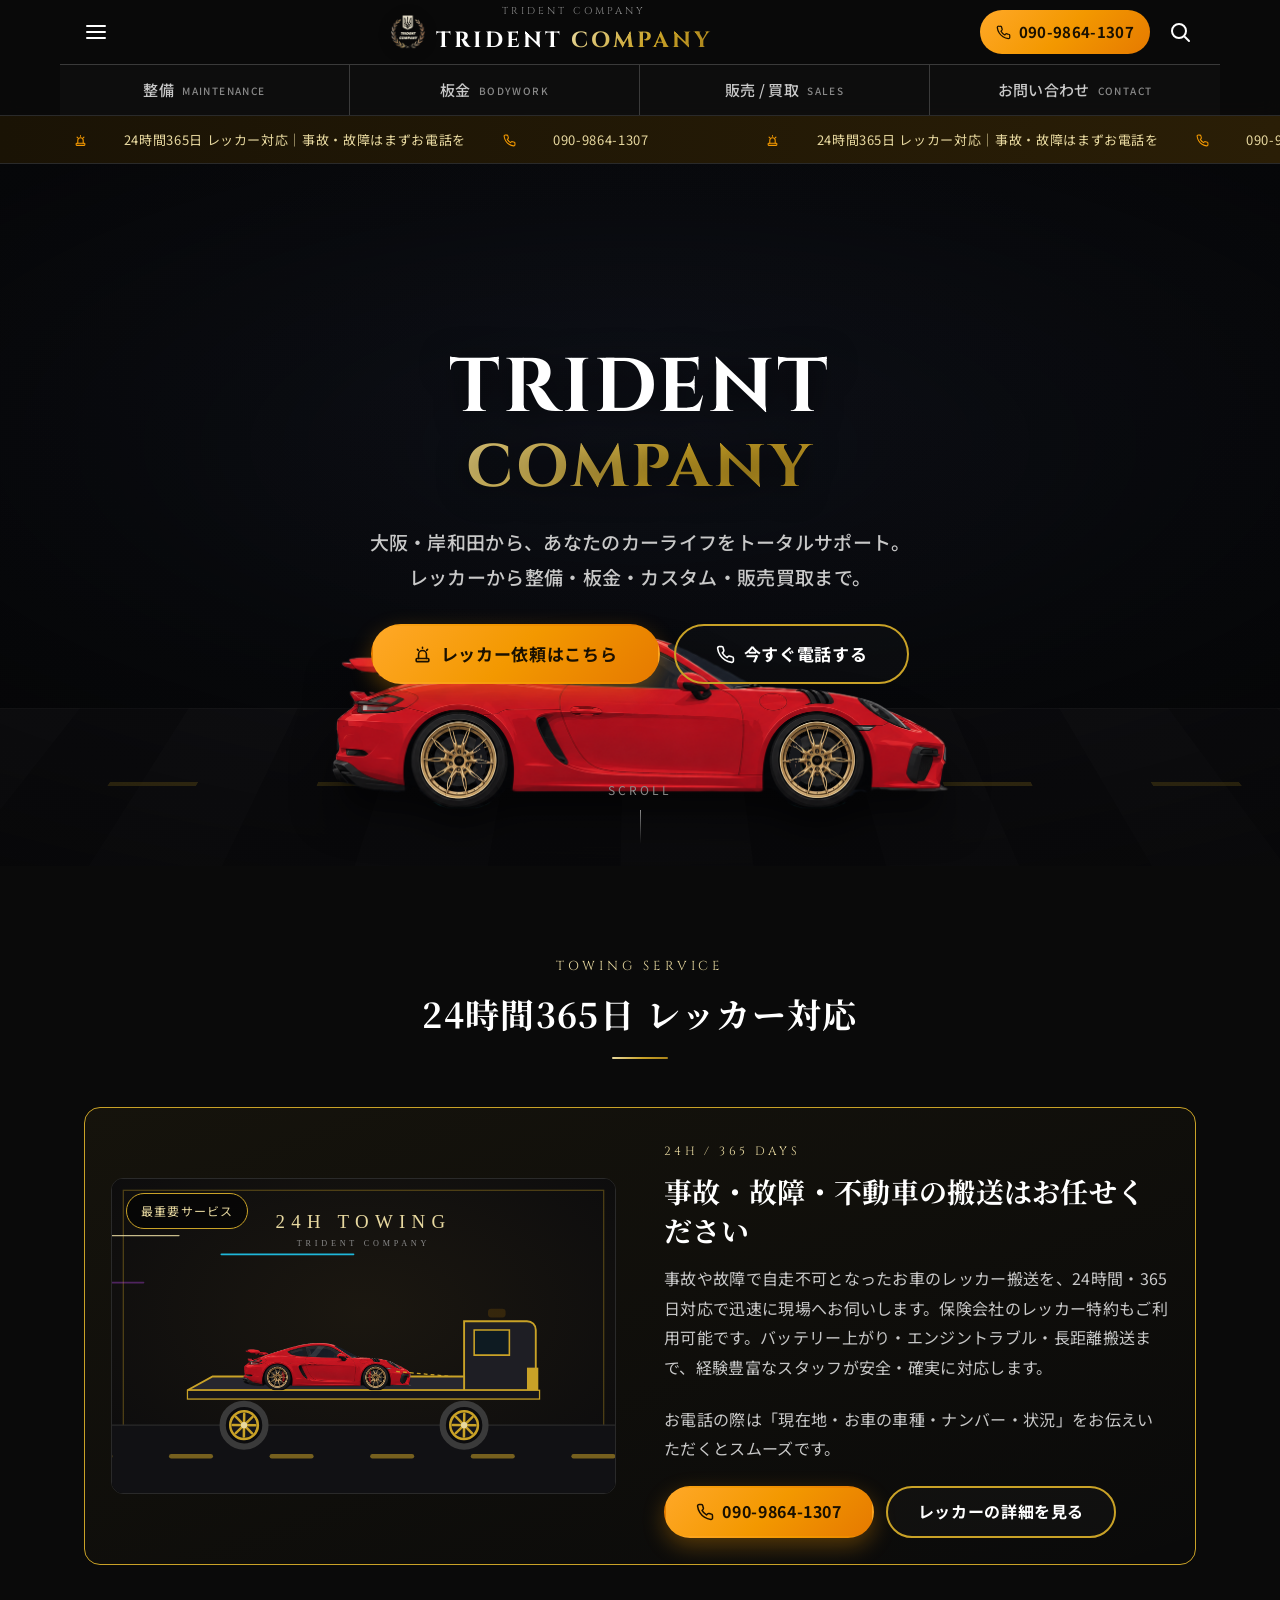
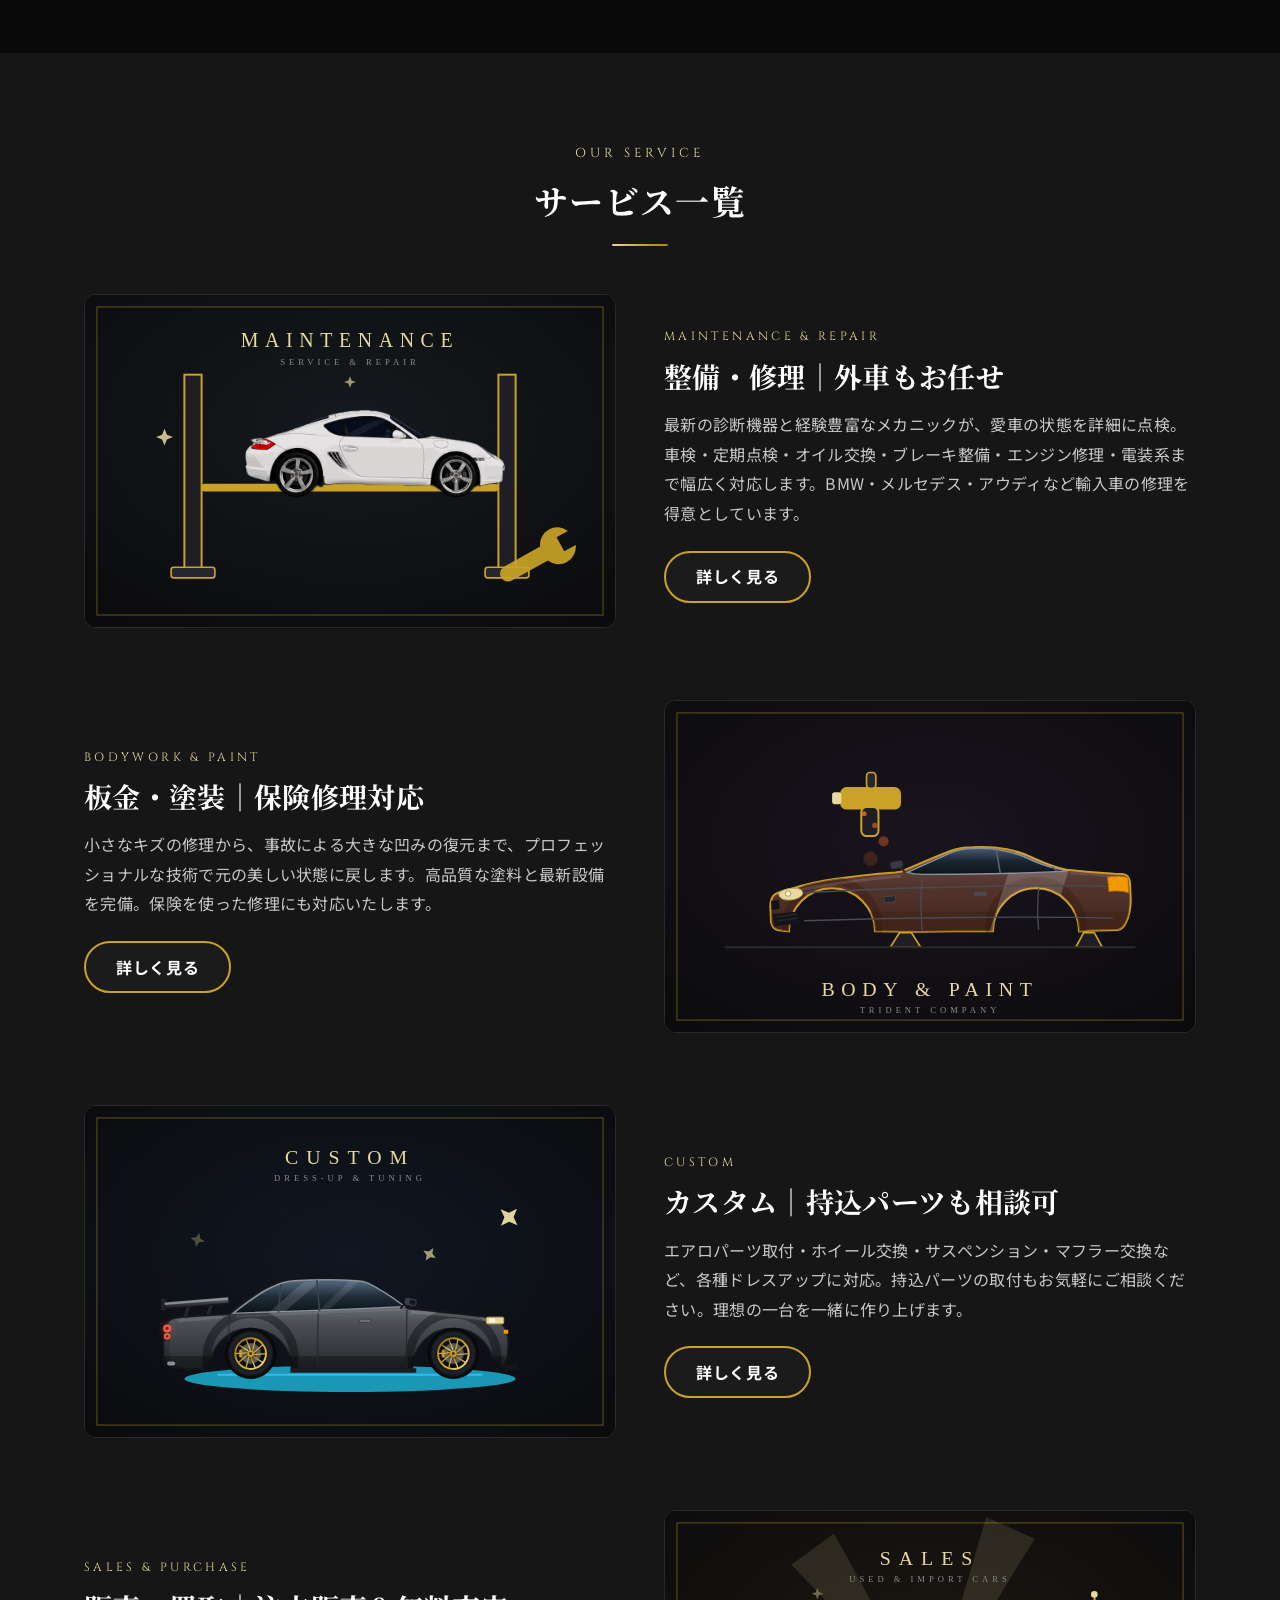
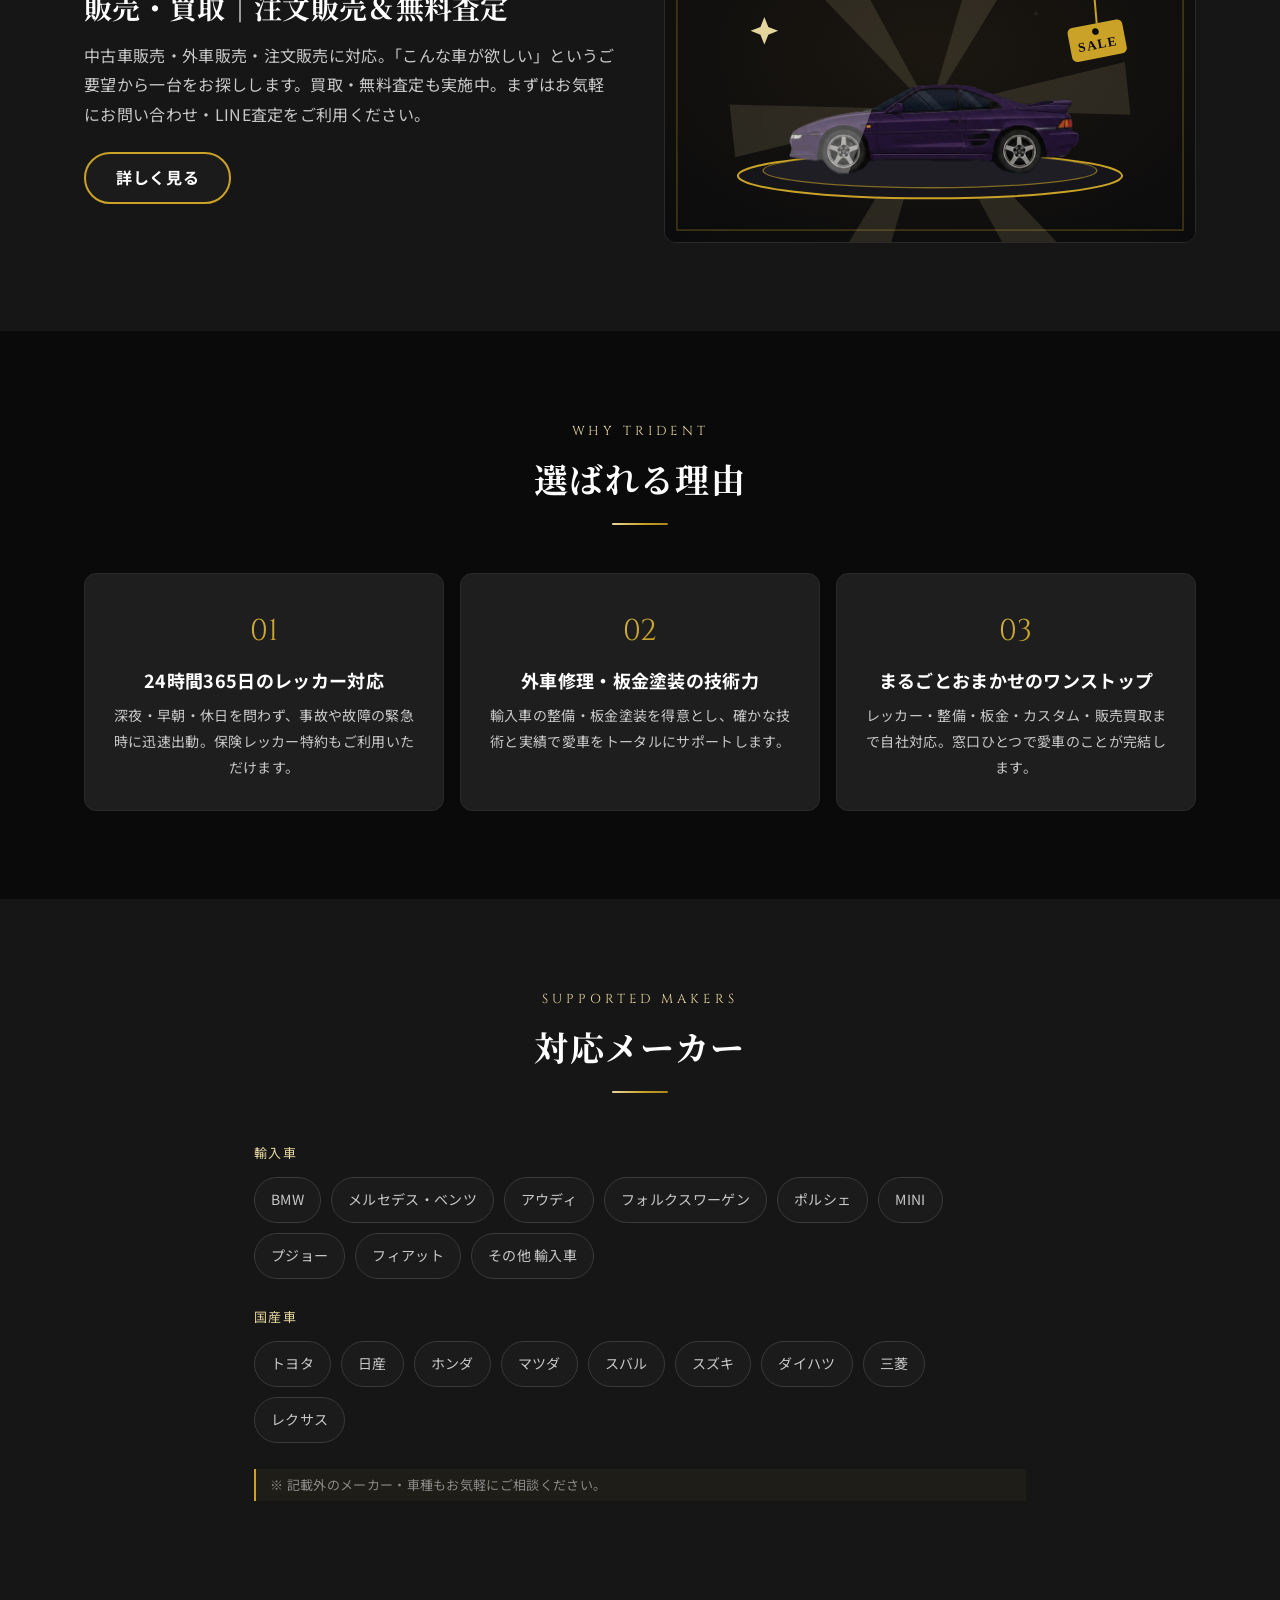
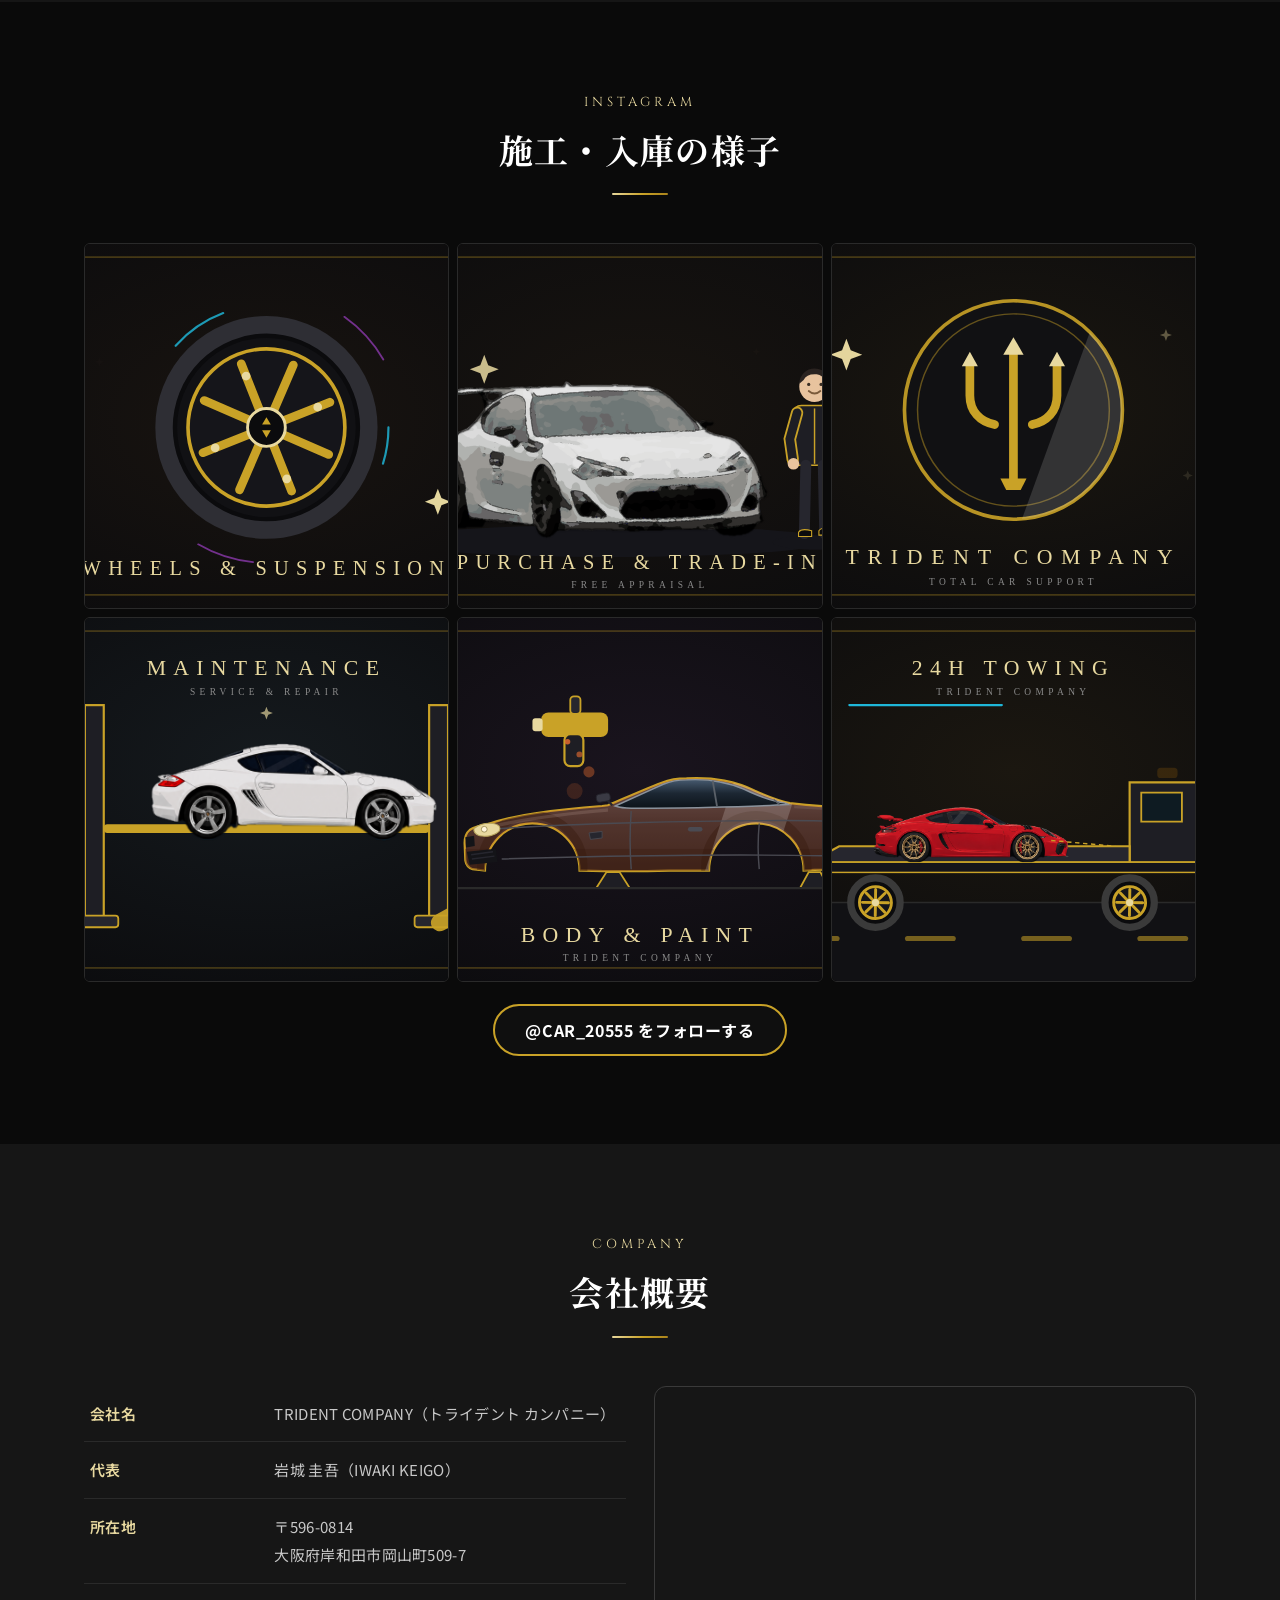
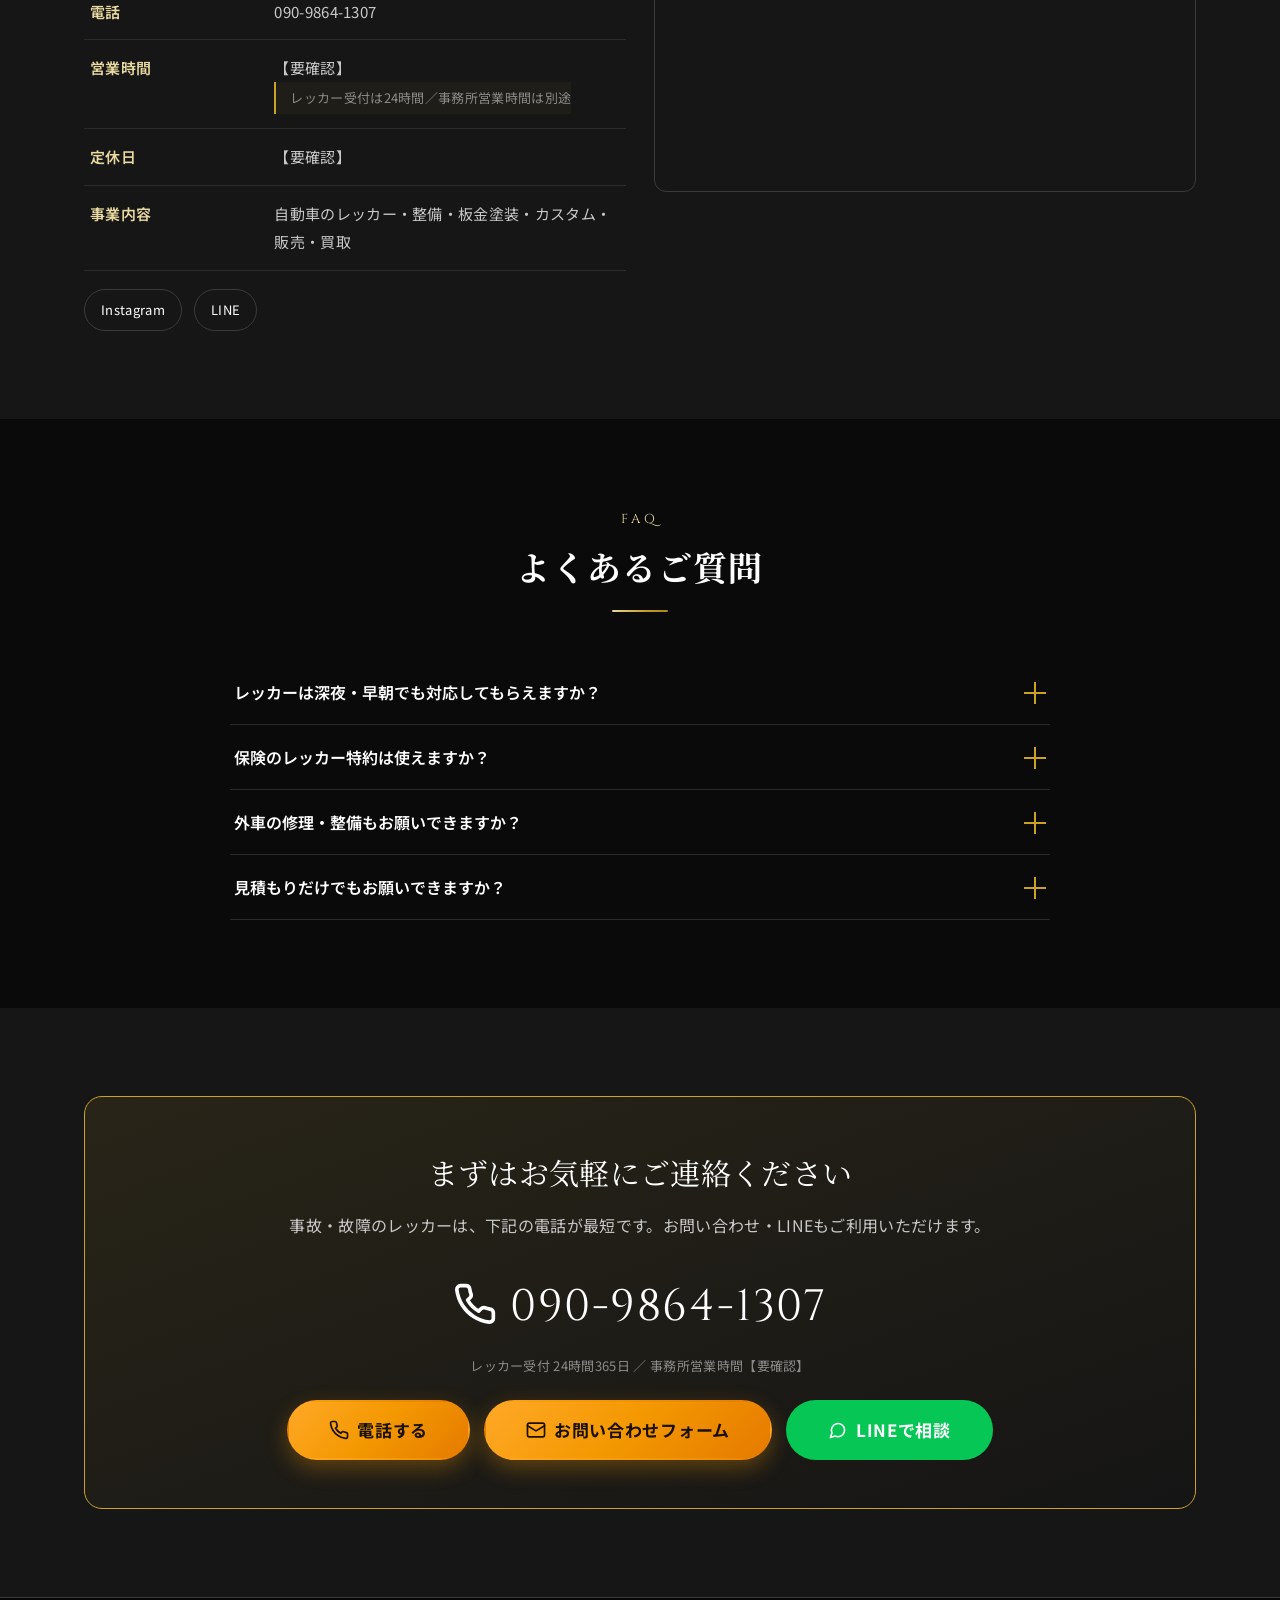
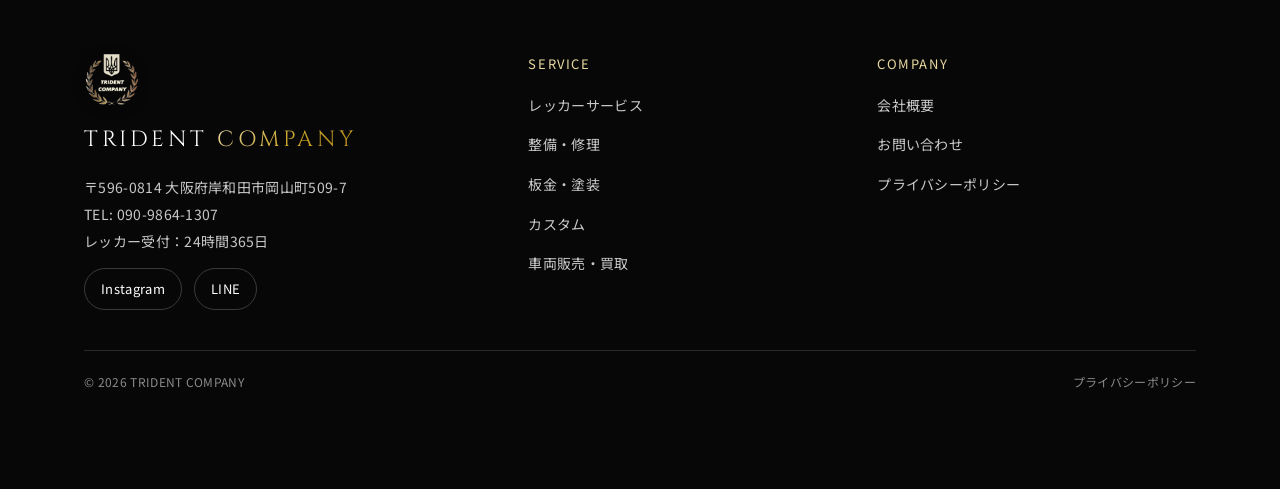
==== commit cda68607: "sales-2を納車グッジョブシーン（86イラスト）に刷新、MR2を左向き＋シャイン復活、画像キャッシュバスター追加 Co-Authored-By: Claude Fable 5 <noreply@a" ====
--- a/index.html
+++ b/index.html
@@ -20,7 +20,7 @@
       <svg viewBox="0 0 24 24" fill="none" stroke="currentColor" stroke-width="2"><path d="M3 6h18M3 12h18M3 18h18" stroke-linecap="round"/></svg>
     </button>
     <a href="index.html" class="header-logo" aria-label="TRIDENT COMPANY トップへ">
-      <img src="assets/img/logo.png" alt="TRIDENT COMPANY エンブレム" class="header-emblem" width="36" height="36">
+      <img src="assets/img/logo.png?v=20260720" alt="TRIDENT COMPANY エンブレム" class="header-emblem" width="36" height="36">
       <span class="header-logo__text">
         <span class="header-logo__sub">TRIDENT COMPANY</span>
         <span class="header-logo__main"><span class="t">TRIDENT</span> <span class="c">COMPANY</span></span>
@@ -45,7 +45,7 @@
   <div class="drawer__overlay" data-drawer-close></div>
   <div class="drawer__panel" role="dialog" aria-label="メニュー">
     <div class="drawer__head">
-      <span class="drawer__brand"><img src="assets/img/logo.png" alt="" class="header-emblem" width="28" height="28"><span class="header-logo__main"><span class="t">TRIDENT</span> <span class="c">COMPANY</span></span></span>
+      <span class="drawer__brand"><img src="assets/img/logo.png?v=20260720" alt="" class="header-emblem" width="28" height="28"><span class="header-logo__main"><span class="t">TRIDENT</span> <span class="c">COMPANY</span></span></span>
       <button class="icon-btn" data-drawer-close aria-label="メニューを閉じる">
         <svg viewBox="0 0 24 24" fill="none" stroke="currentColor" stroke-width="2"><path d="M6 6l12 12M18 6L6 18" stroke-linecap="round"/></svg>
       </button>
@@ -85,9 +85,9 @@
         <div class="hero3d__lane"></div>
       </div>
       <div class="hero3d__car">
-        <img class="hero3d__body" src="assets/img/hero-car-toon.png" alt="">
-        <img class="hero3d__wheel hero3d__wheel--f" src="assets/img/hero-wheel-f.png" alt="">
-        <img class="hero3d__wheel hero3d__wheel--r" src="assets/img/hero-wheel-r.png" alt="">
+        <img class="hero3d__body" src="assets/img/hero-car-toon.png?v=20260720" alt="">
+        <img class="hero3d__wheel hero3d__wheel--f" src="assets/img/hero-wheel-f.png?v=20260720" alt="">
+        <img class="hero3d__wheel hero3d__wheel--r" src="assets/img/hero-wheel-r.png?v=20260720" alt="">
       </div>
     </div>
     <div class="hero__inner">
@@ -116,7 +116,7 @@
       <div class="service-row service-row--feature reveal">
         <div class="service-row__media">
           <span class="service-row__badge">最重要サービス</span>
-          <img src="assets/img/towing.svg" alt="高級車をレッカー搬送するTRIDENT COMPANYのレッカー車">
+          <img src="assets/img/towing.svg?v=20260720" alt="高級車をレッカー搬送するTRIDENT COMPANYのレッカー車">
         </div>
         <div class="service-row__body">
           <span class="service-row__en">24H / 365 Days</span>
@@ -143,7 +143,7 @@
 
       <!-- 整備・修理 -->
       <div class="service-row reveal">
-        <div class="service-row__media"><img src="assets/img/maintenance.svg" alt="輸入車を整備するTRIDENT COMPANYの工場"></div>
+        <div class="service-row__media"><img src="assets/img/maintenance.svg?v=20260720" alt="輸入車を整備するTRIDENT COMPANYの工場"></div>
         <div class="service-row__body">
           <span class="service-row__en">Maintenance & Repair</span>
           <h3 class="service-row__title">整備・修理｜外車もお任せ</h3>
@@ -156,7 +156,7 @@
 
       <!-- 板金・塗装 -->
       <div class="service-row service-row--reverse reveal">
-        <div class="service-row__media"><img src="assets/img/bodywork.svg" alt="板金塗装作業中の車両"></div>
+        <div class="service-row__media"><img src="assets/img/bodywork.svg?v=20260720" alt="板金塗装作業中の車両"></div>
         <div class="service-row__body">
           <span class="service-row__en">Bodywork & Paint</span>
           <h3 class="service-row__title">板金・塗装｜保険修理対応</h3>
@@ -169,7 +169,7 @@
 
       <!-- カスタム -->
       <div class="service-row reveal">
-        <div class="service-row__media"><img src="assets/img/custom.svg" alt="カスタムされたスポーツカー"></div>
+        <div class="service-row__media"><img src="assets/img/custom.svg?v=20260720" alt="カスタムされたスポーツカー"></div>
         <div class="service-row__body">
           <span class="service-row__en">Custom</span>
           <h3 class="service-row__title">カスタム｜持込パーツも相談可</h3>
@@ -182,7 +182,7 @@
 
       <!-- 販売・買取 -->
       <div class="service-row service-row--reverse reveal">
-        <div class="service-row__media"><img src="assets/img/sales.svg" alt="展示された車両"></div>
+        <div class="service-row__media"><img src="assets/img/sales.svg?v=20260720" alt="展示された車両"></div>
         <div class="service-row__body">
           <span class="service-row__en">Sales & Purchase</span>
           <h3 class="service-row__title">販売・買取｜注文販売＆無料査定</h3>
@@ -245,12 +245,12 @@
       </div>
       <!-- 本番は Smash Balloon で公式フィードを表示（検討事項 D-3）。ここではダミー配置 -->
       <div class="ig-grid reveal">
-        <a href="https://www.instagram.com/car_20555/" target="_blank" rel="noopener"><img src="assets/img/custom-2.svg" alt="Instagram投稿"></a>
-        <a href="https://www.instagram.com/car_20555/" target="_blank" rel="noopener"><img src="assets/img/sales-2.svg" alt="Instagram投稿"></a>
-        <a href="https://www.instagram.com/car_20555/" target="_blank" rel="noopener"><img src="assets/img/hero-portrait.svg" alt="Instagram投稿"></a>
-        <a href="https://www.instagram.com/car_20555/" target="_blank" rel="noopener"><img src="assets/img/maintenance.svg" alt="Instagram投稿"></a>
-        <a href="https://www.instagram.com/car_20555/" target="_blank" rel="noopener"><img src="assets/img/bodywork.svg" alt="Instagram投稿"></a>
-        <a href="https://www.instagram.com/car_20555/" target="_blank" rel="noopener"><img src="assets/img/towing.svg" alt="Instagram投稿"></a>
+        <a href="https://www.instagram.com/car_20555/" target="_blank" rel="noopener"><img src="assets/img/custom-2.svg?v=20260720" alt="Instagram投稿"></a>
+        <a href="https://www.instagram.com/car_20555/" target="_blank" rel="noopener"><img src="assets/img/sales-2.svg?v=20260720" alt="Instagram投稿"></a>
+        <a href="https://www.instagram.com/car_20555/" target="_blank" rel="noopener"><img src="assets/img/hero-portrait.svg?v=20260720" alt="Instagram投稿"></a>
+        <a href="https://www.instagram.com/car_20555/" target="_blank" rel="noopener"><img src="assets/img/maintenance.svg?v=20260720" alt="Instagram投稿"></a>
+        <a href="https://www.instagram.com/car_20555/" target="_blank" rel="noopener"><img src="assets/img/bodywork.svg?v=20260720" alt="Instagram投稿"></a>
+        <a href="https://www.instagram.com/car_20555/" target="_blank" rel="noopener"><img src="assets/img/towing.svg?v=20260720" alt="Instagram投稿"></a>
       </div>
       <div class="ig-note">
         <a href="https://www.instagram.com/car_20555/" target="_blank" rel="noopener" class="btn btn--ghost">@CAR_20555 をフォローする</a>
@@ -346,7 +346,7 @@
   <div class="container">
     <div class="footer-grid">
       <div>
-        <img src="assets/img/logo.png" alt="TRIDENT COMPANY エンブレム" class="footer-emblem" width="56" height="56">
+        <img src="assets/img/logo.png?v=20260720" alt="TRIDENT COMPANY エンブレム" class="footer-emblem" width="56" height="56">
         <div class="footer-logo"><span class="t">TRIDENT</span> <span class="c">COMPANY</span></div>
         <div class="footer-info">
           〒596-0814 大阪府岸和田市岡山町509-7<br>
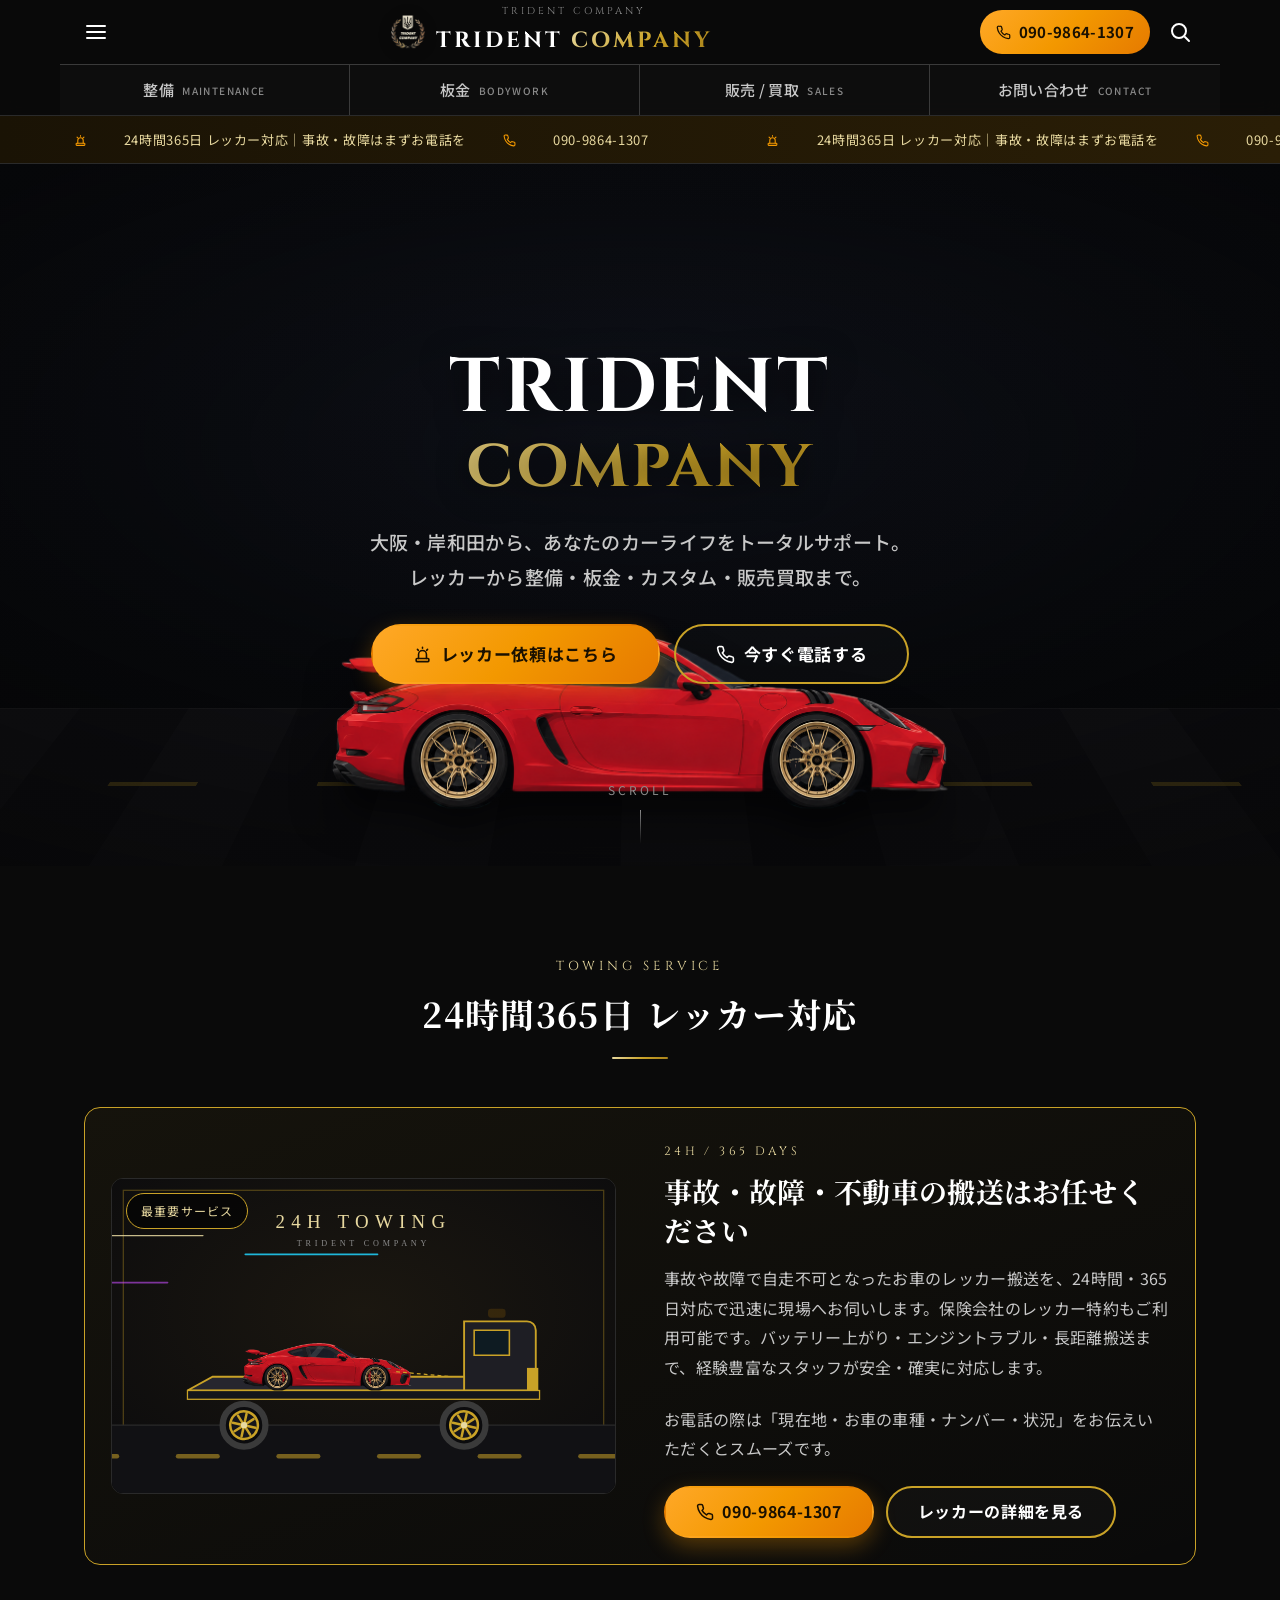
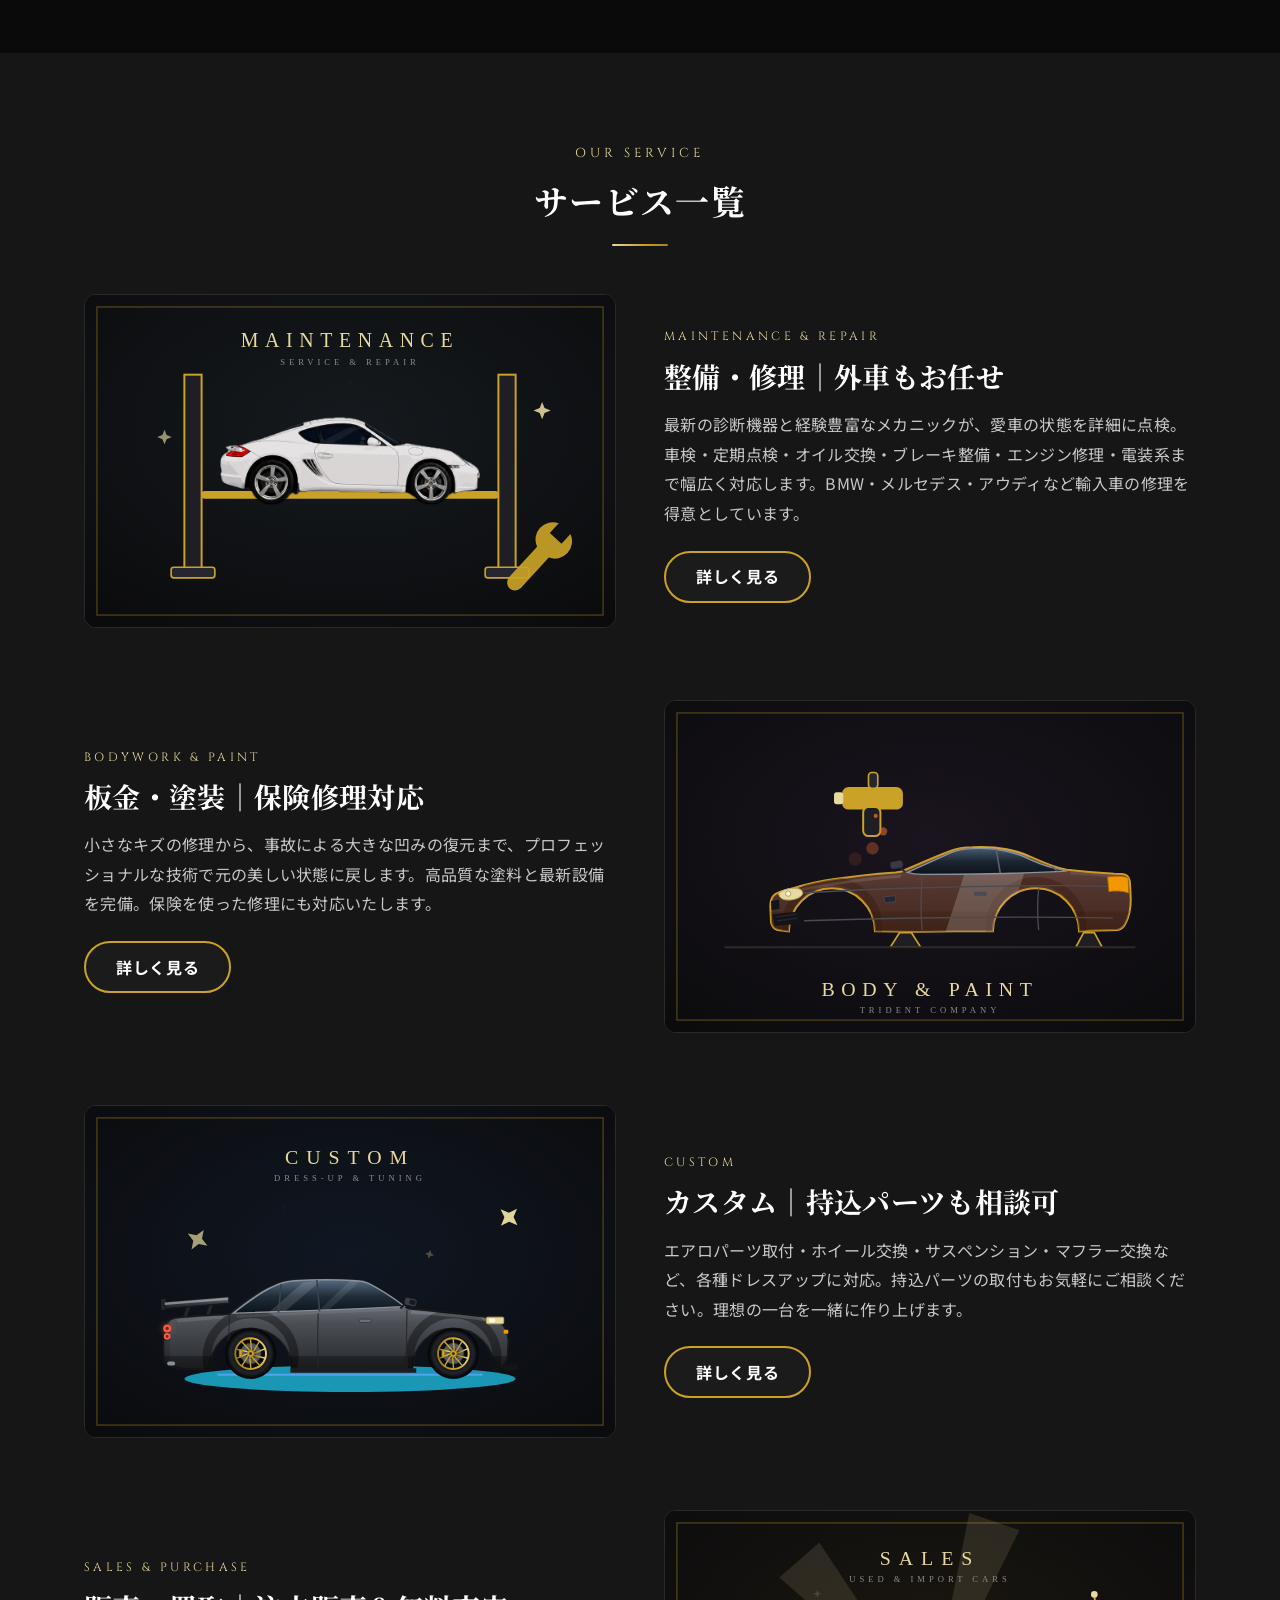
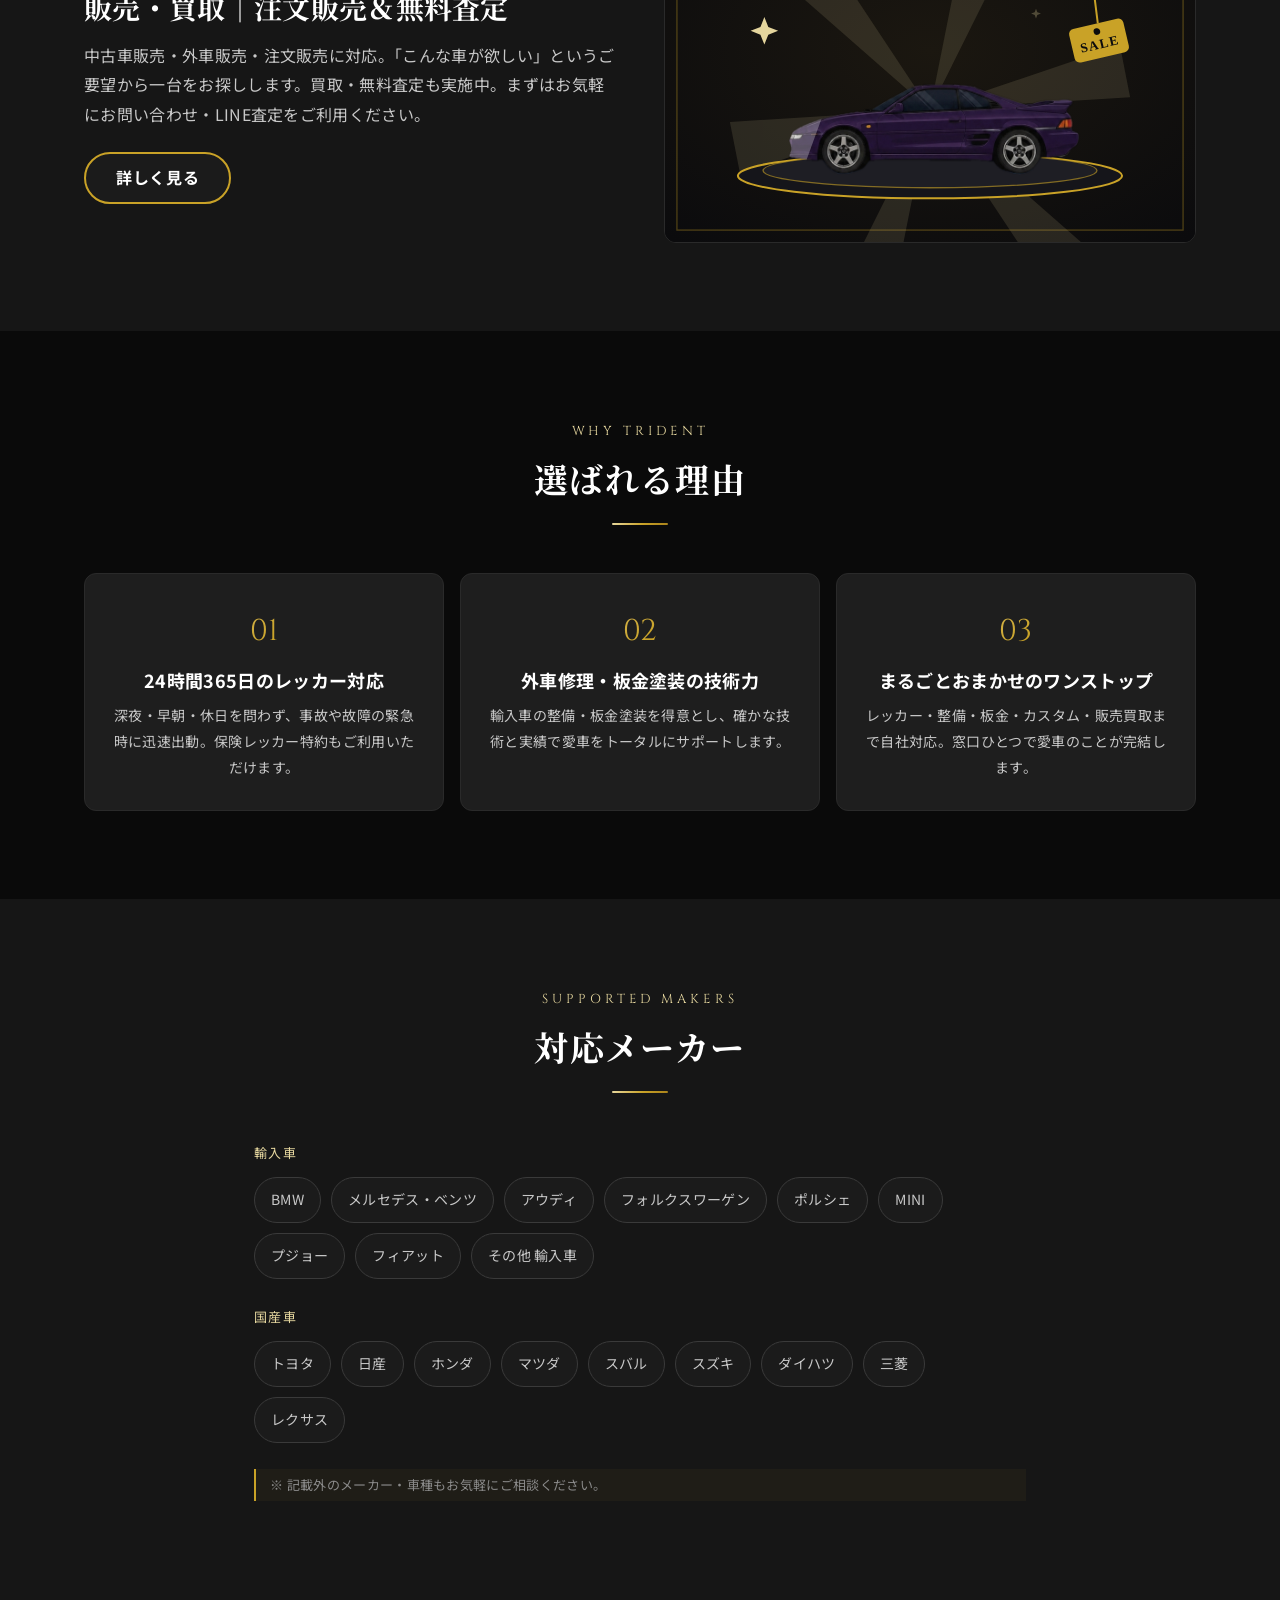
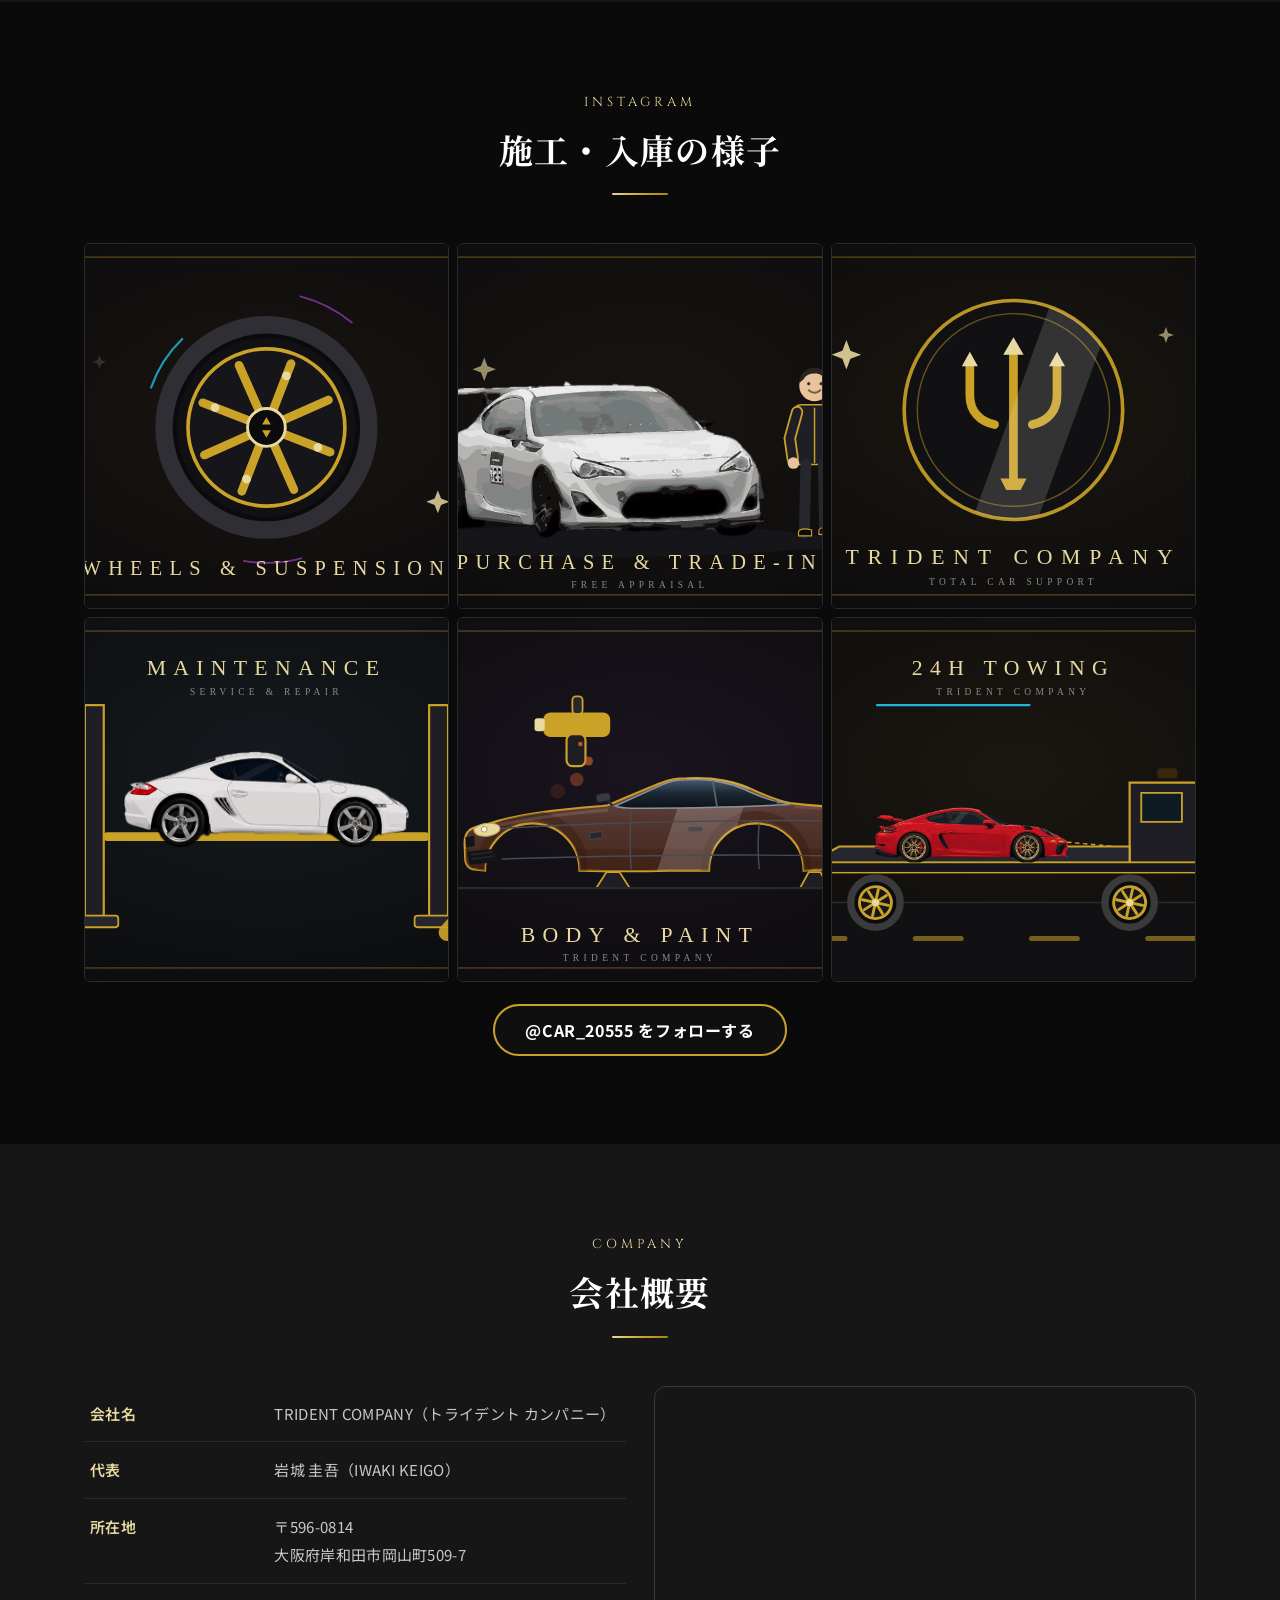
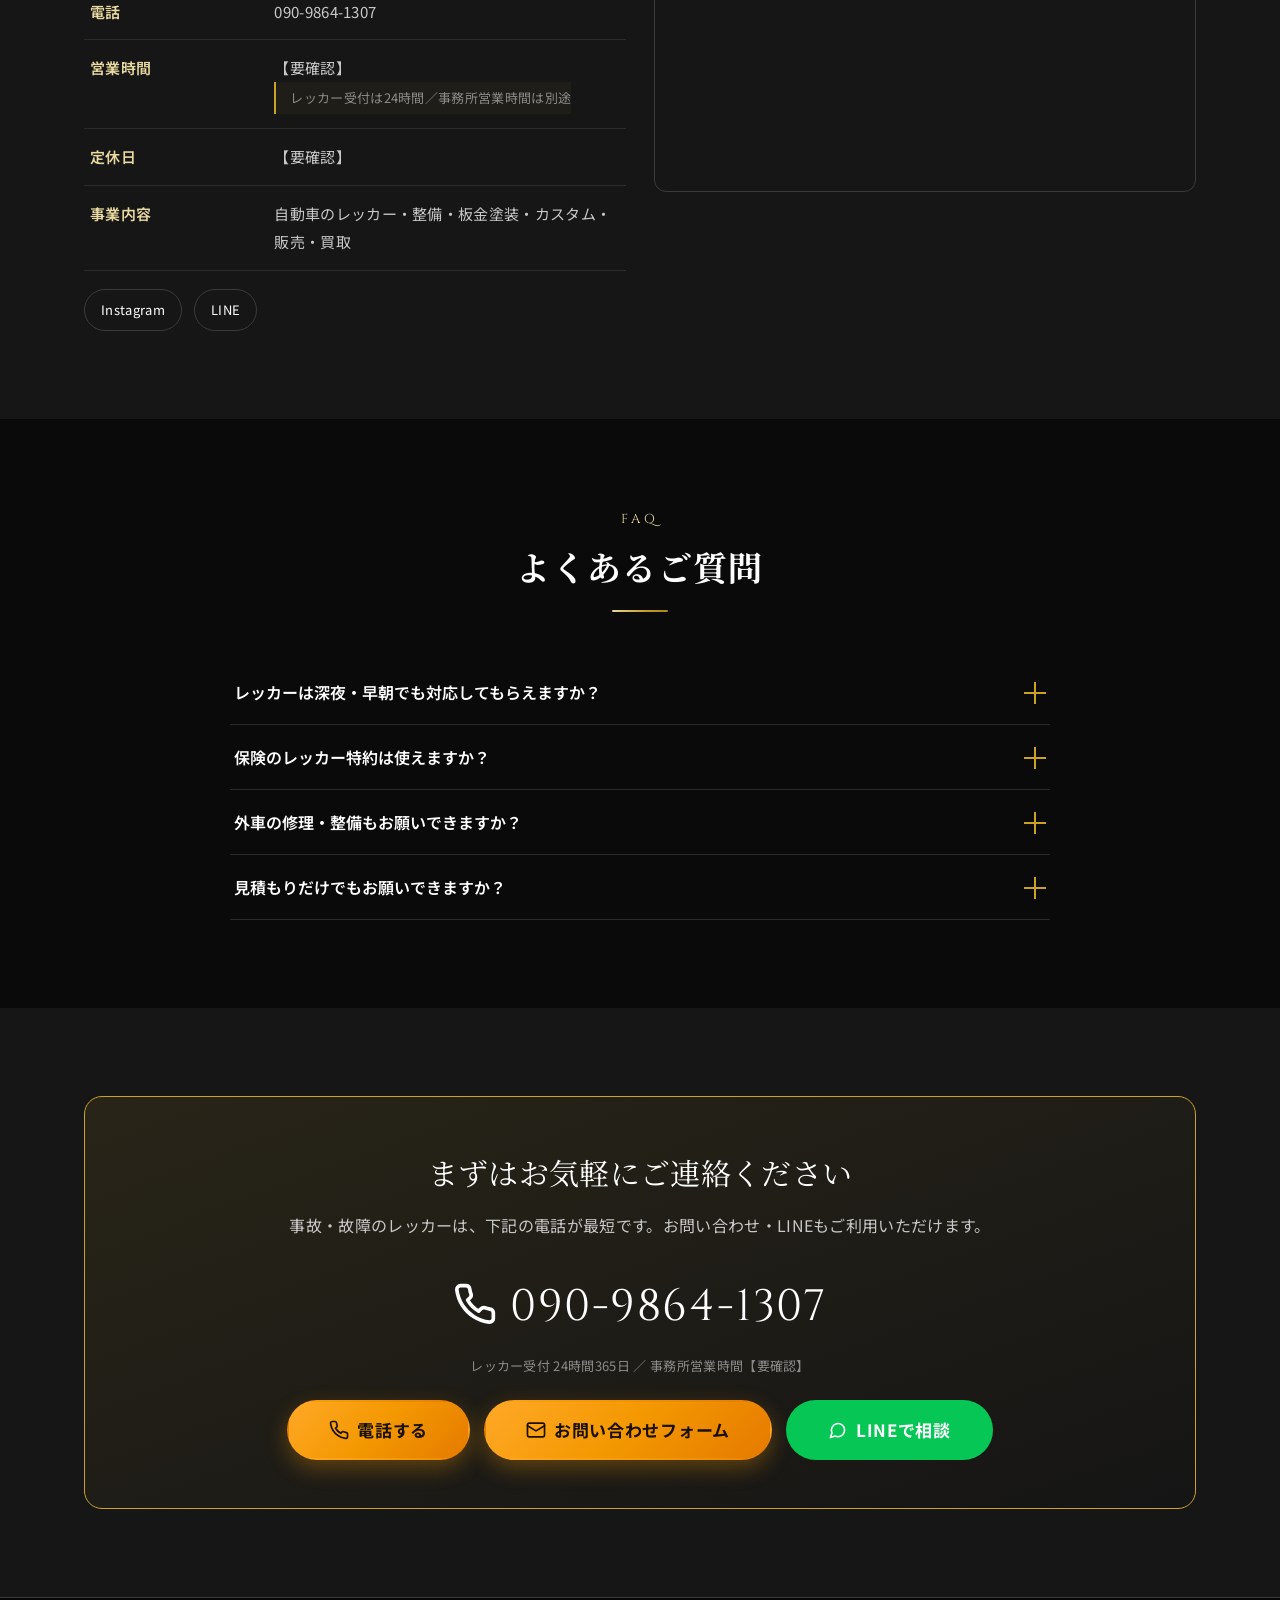
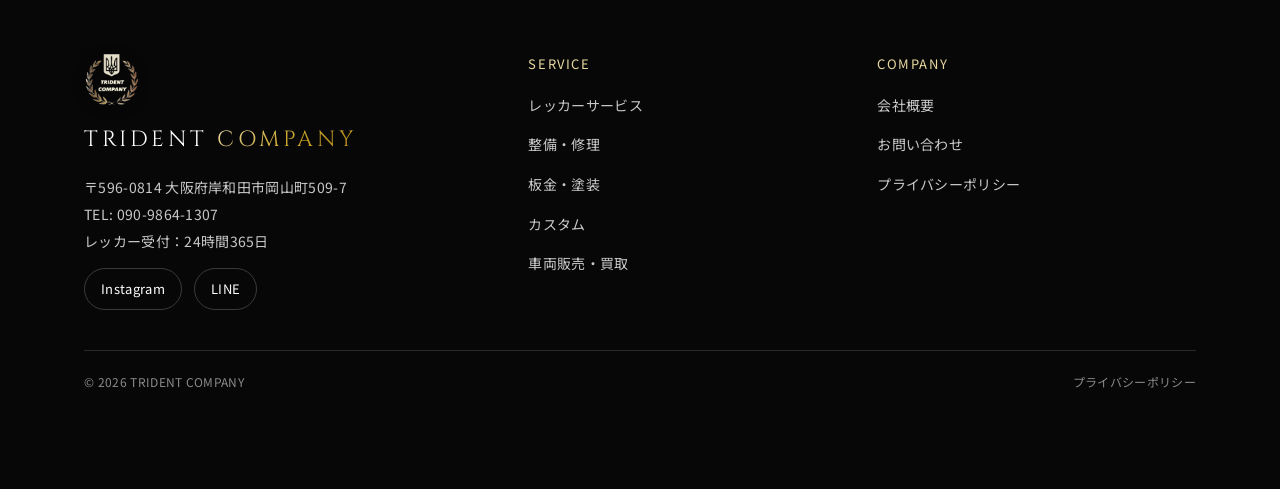
==== commit 9121f85f: "86をフラットなイラスト調に再生成、リフト上の987を中央に移動 Co-Authored-By: Claude Fable 5 <noreply@anthropic.com>" ====
--- a/index.html
+++ b/index.html
@@ -143,7 +143,7 @@
 
       <!-- 整備・修理 -->
       <div class="service-row reveal">
-        <div class="service-row__media"><img src="assets/img/maintenance.svg?v=20260720" alt="輸入車を整備するTRIDENT COMPANYの工場"></div>
+        <div class="service-row__media"><img src="assets/img/maintenance.svg?v=20260720b" alt="輸入車を整備するTRIDENT COMPANYの工場"></div>
         <div class="service-row__body">
           <span class="service-row__en">Maintenance & Repair</span>
           <h3 class="service-row__title">整備・修理｜外車もお任せ</h3>
@@ -246,9 +246,9 @@
       <!-- 本番は Smash Balloon で公式フィードを表示（検討事項 D-3）。ここではダミー配置 -->
       <div class="ig-grid reveal">
         <a href="https://www.instagram.com/car_20555/" target="_blank" rel="noopener"><img src="assets/img/custom-2.svg?v=20260720" alt="Instagram投稿"></a>
-        <a href="https://www.instagram.com/car_20555/" target="_blank" rel="noopener"><img src="assets/img/sales-2.svg?v=20260720" alt="Instagram投稿"></a>
+        <a href="https://www.instagram.com/car_20555/" target="_blank" rel="noopener"><img src="assets/img/sales-2.svg?v=20260720b" alt="Instagram投稿"></a>
         <a href="https://www.instagram.com/car_20555/" target="_blank" rel="noopener"><img src="assets/img/hero-portrait.svg?v=20260720" alt="Instagram投稿"></a>
-        <a href="https://www.instagram.com/car_20555/" target="_blank" rel="noopener"><img src="assets/img/maintenance.svg?v=20260720" alt="Instagram投稿"></a>
+        <a href="https://www.instagram.com/car_20555/" target="_blank" rel="noopener"><img src="assets/img/maintenance.svg?v=20260720b" alt="Instagram投稿"></a>
         <a href="https://www.instagram.com/car_20555/" target="_blank" rel="noopener"><img src="assets/img/bodywork.svg?v=20260720" alt="Instagram投稿"></a>
         <a href="https://www.instagram.com/car_20555/" target="_blank" rel="noopener"><img src="assets/img/towing.svg?v=20260720" alt="Instagram投稿"></a>
       </div>
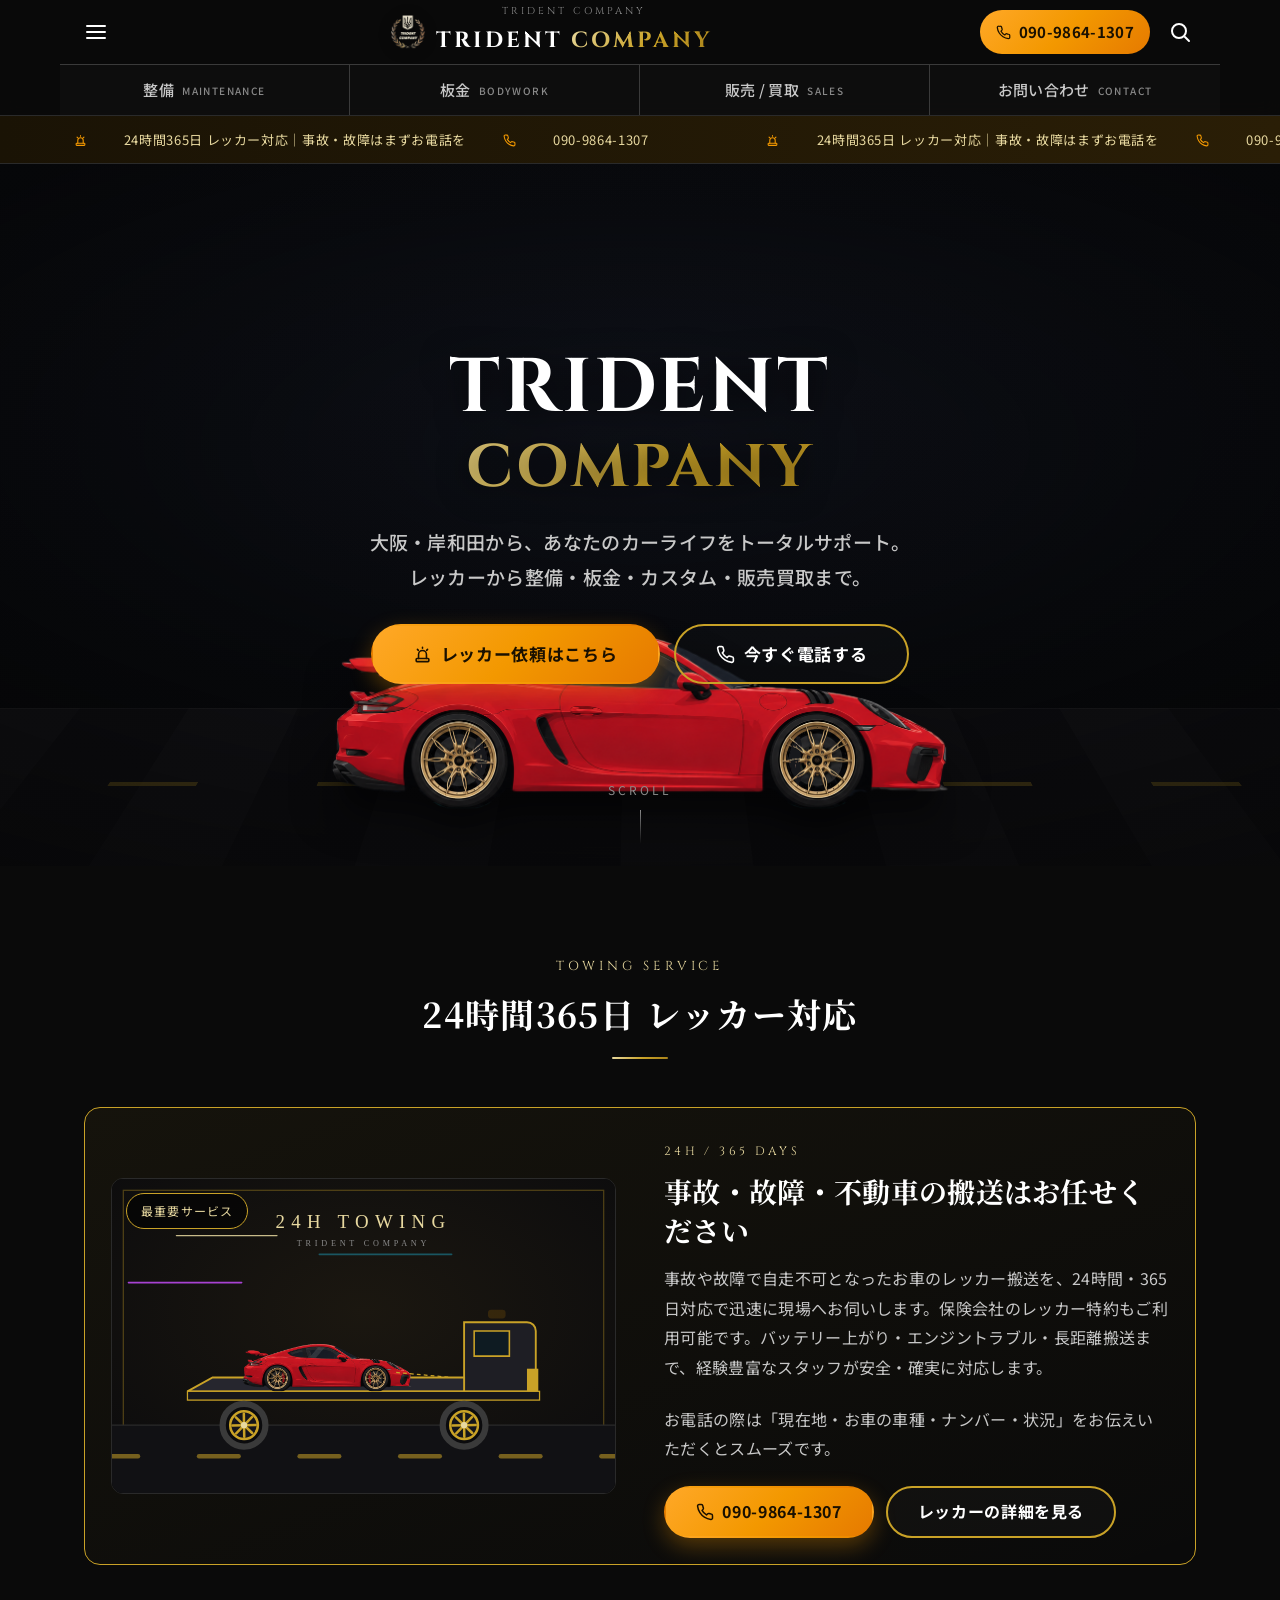
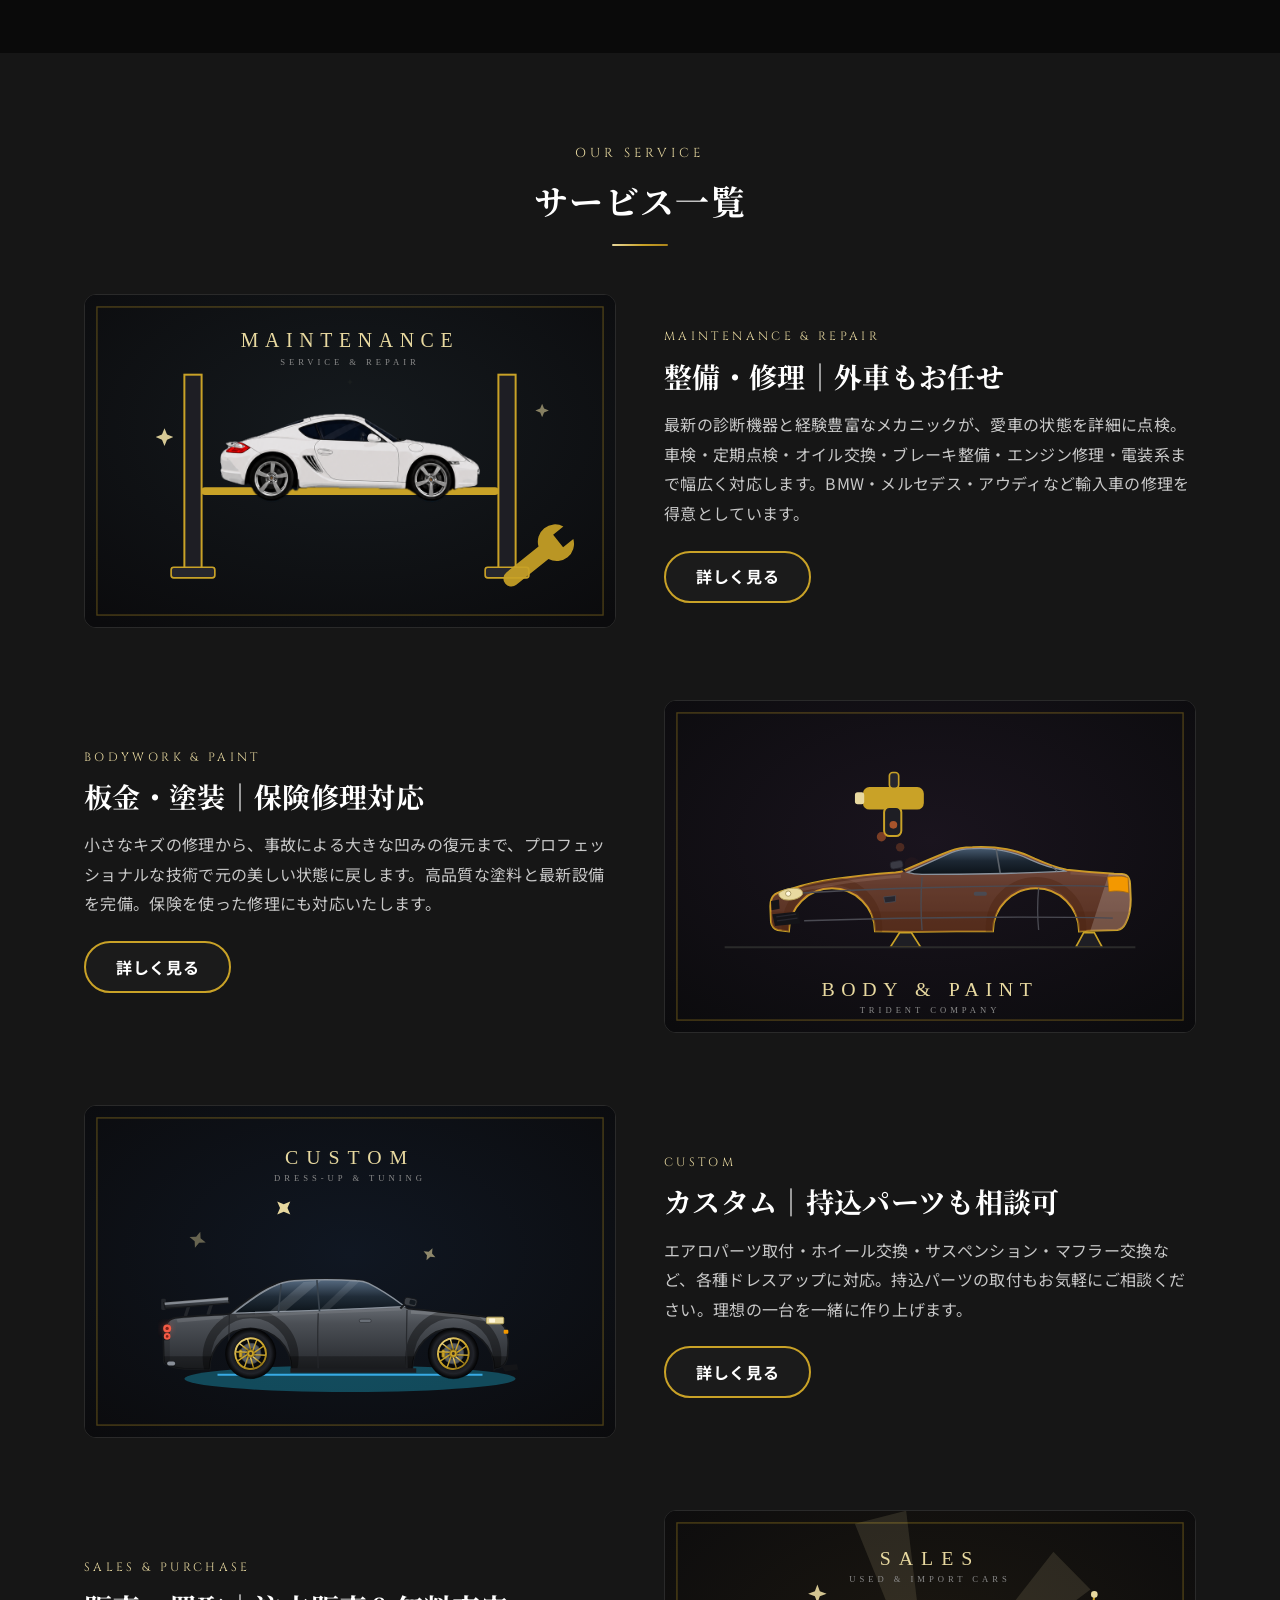
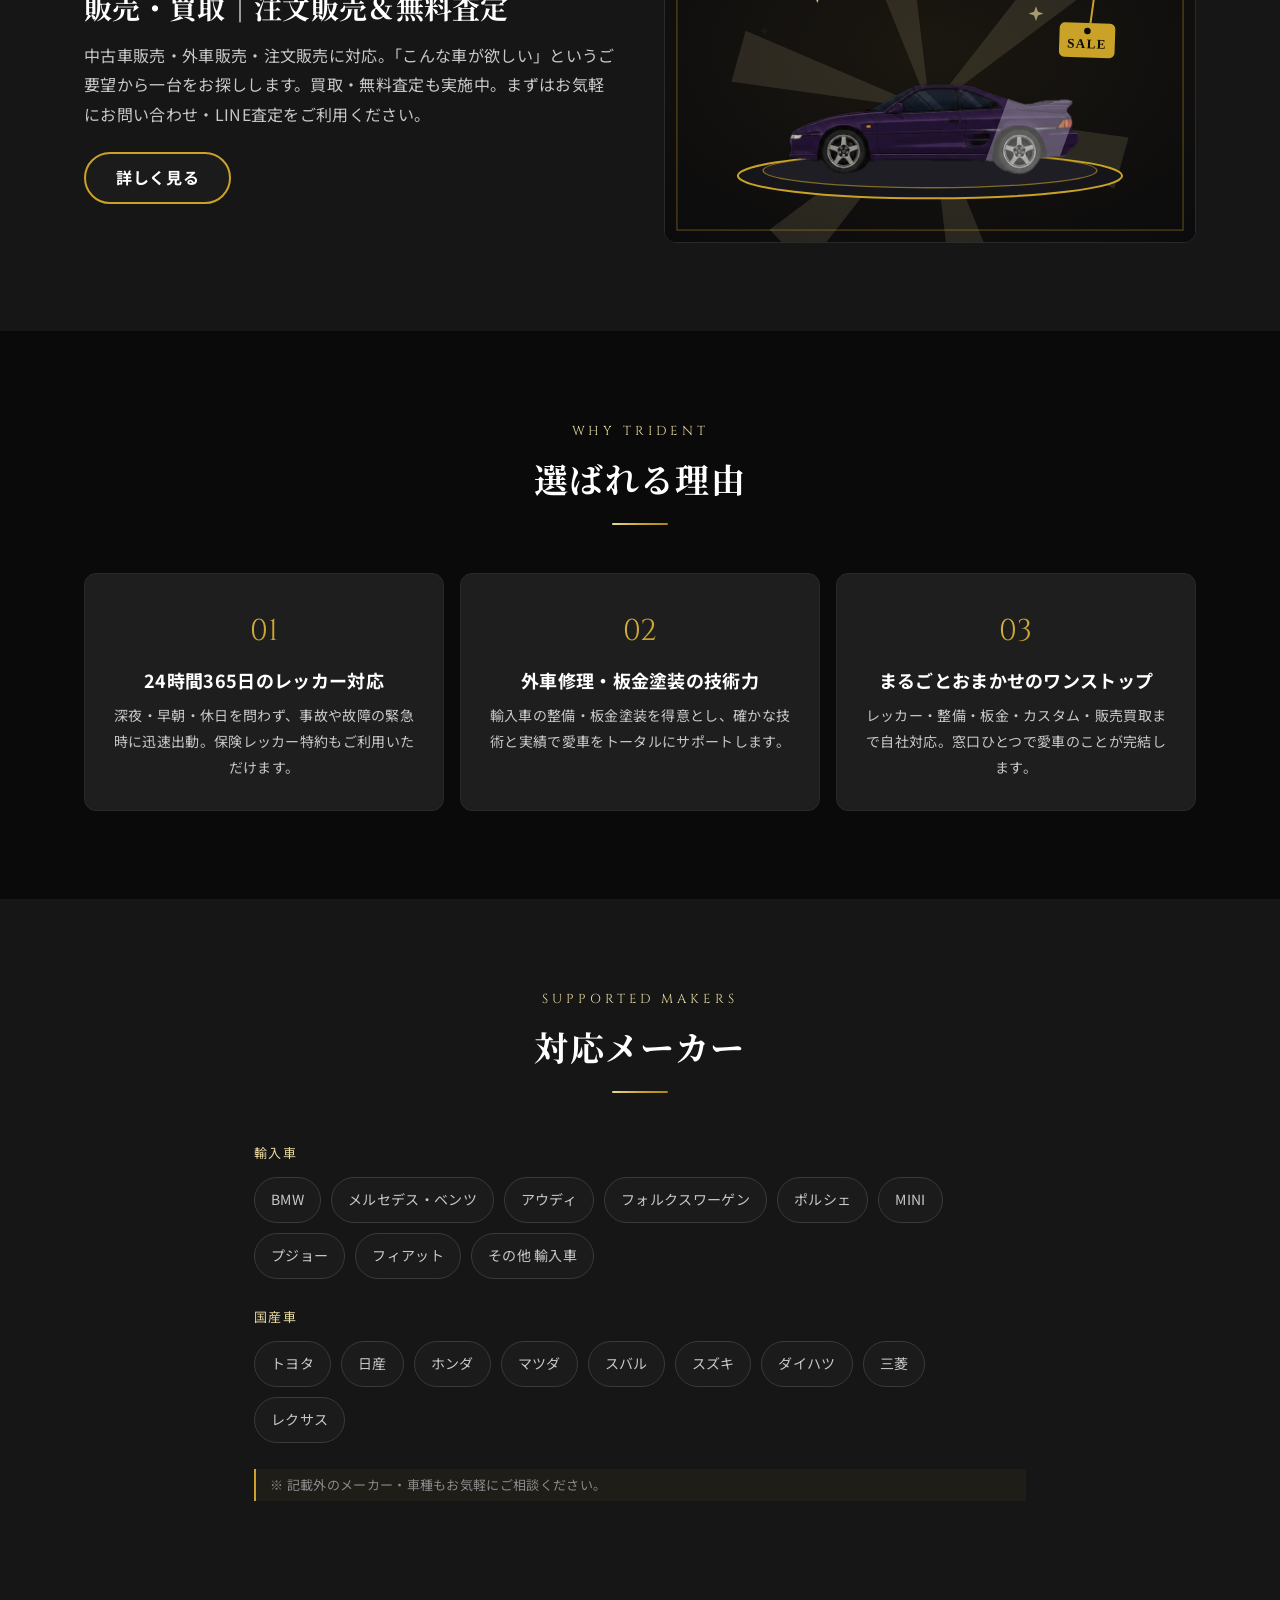
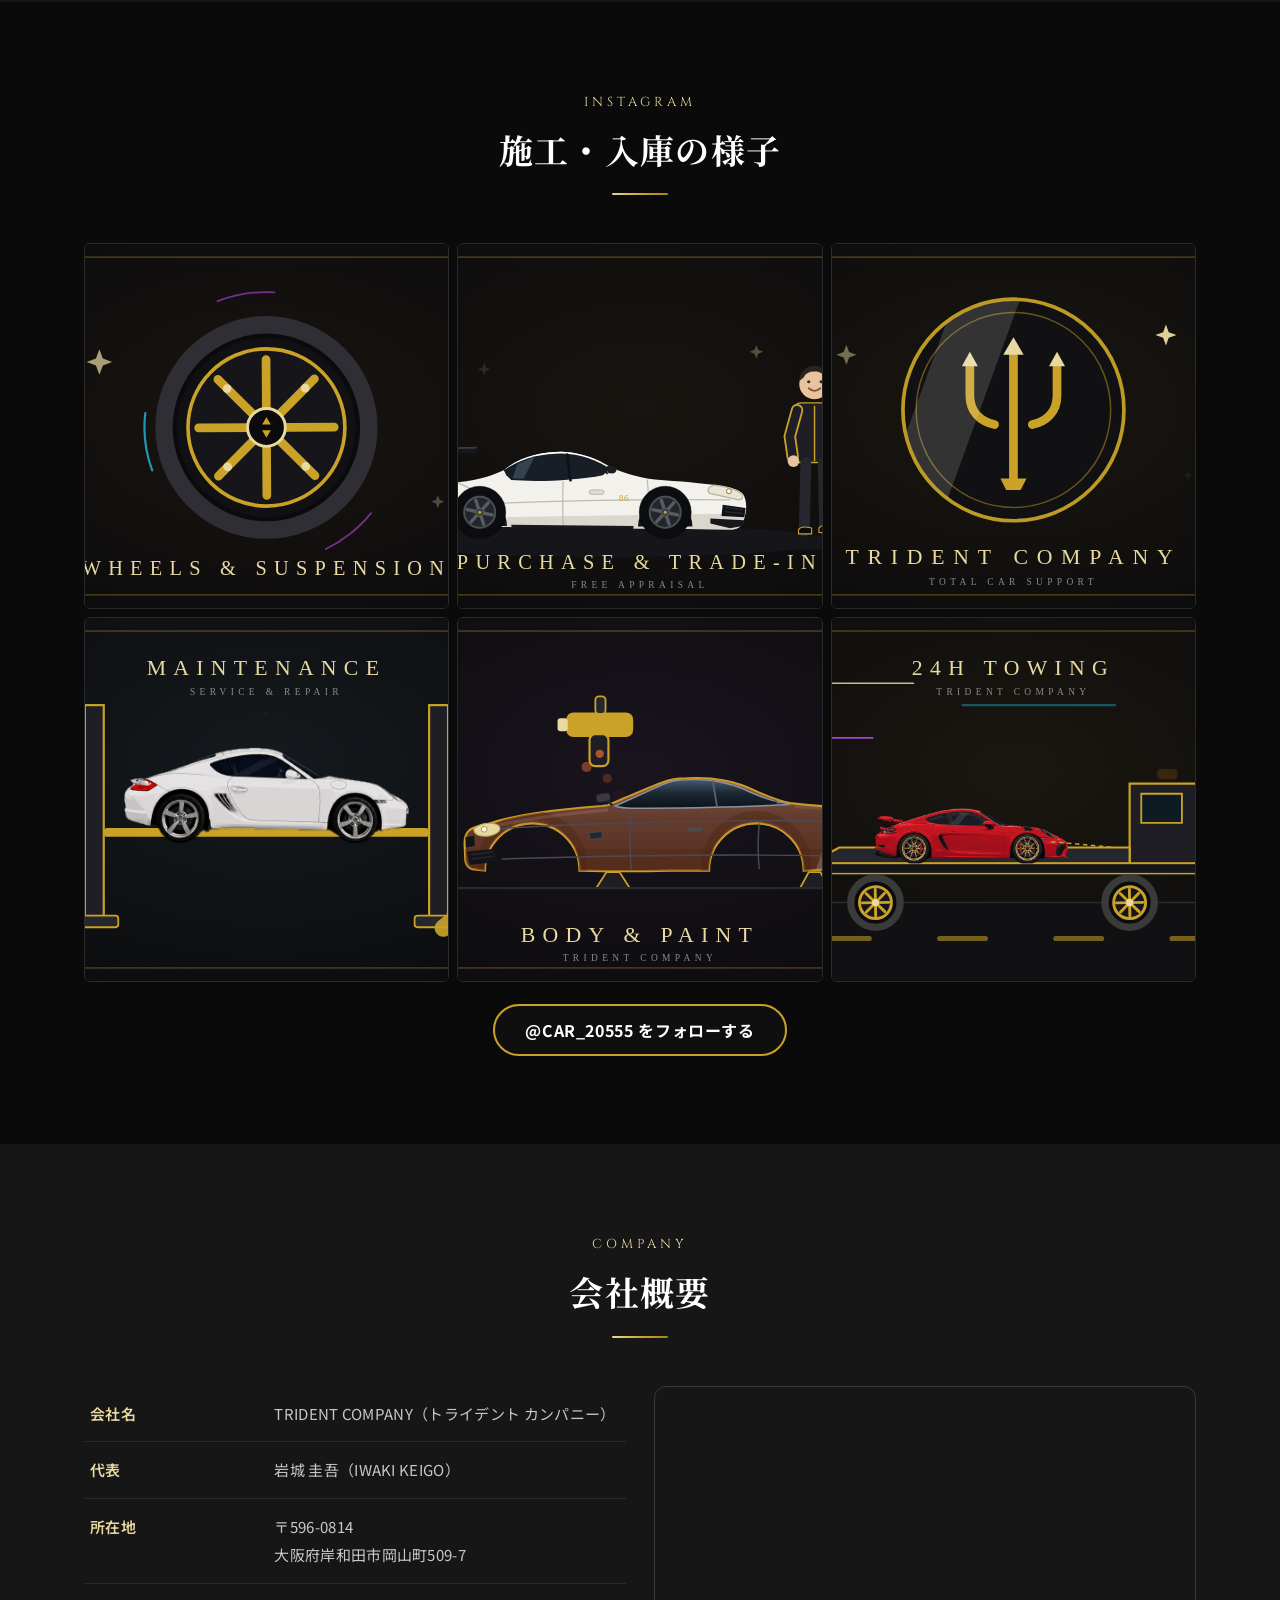
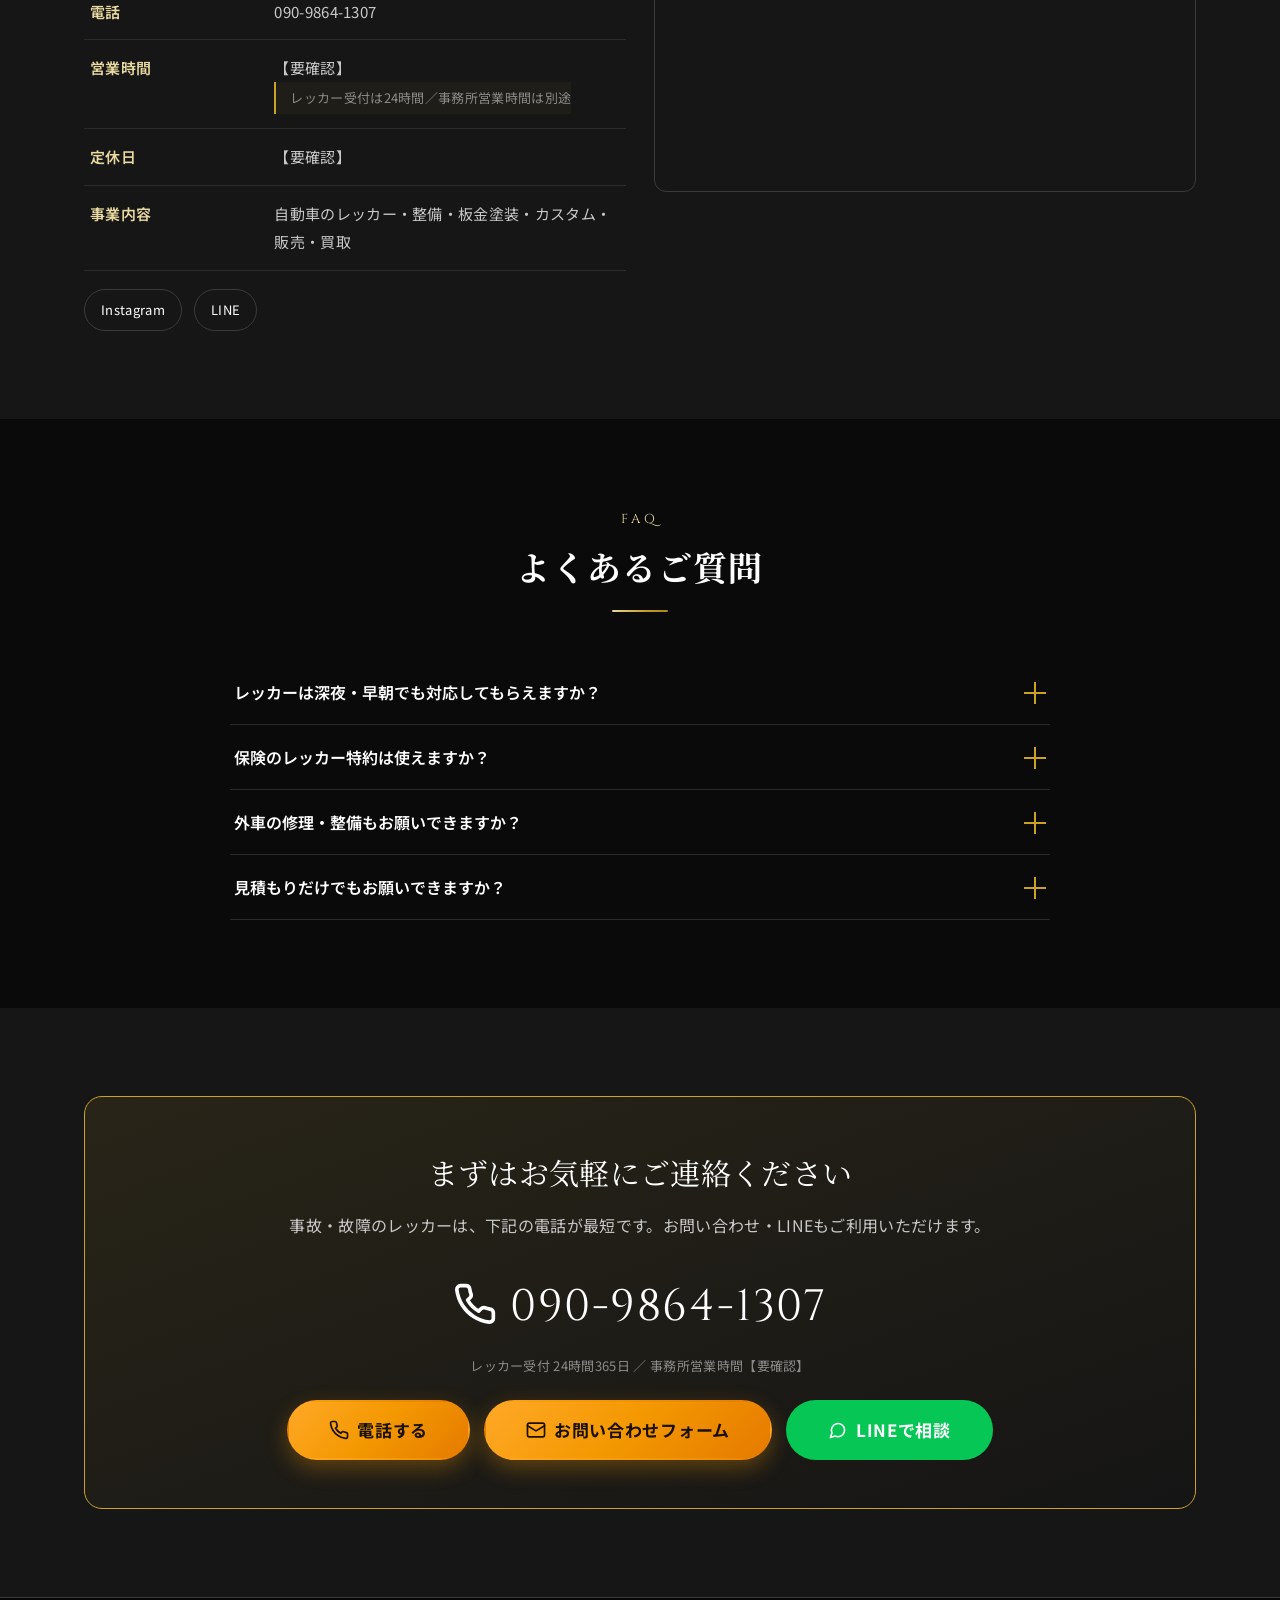
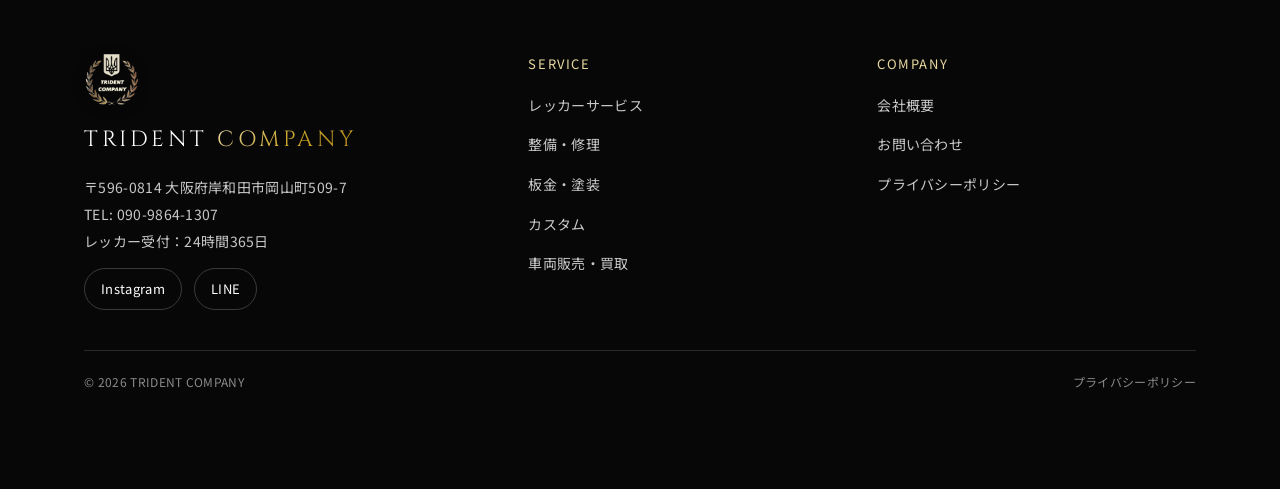
==== commit a9ef5c70: "86を写真加工からフラットベクターSVG描画に置き換え（他イラストとスタイル統一） Co-Authored-By: Claude Fable 5 <noreply@anthropic.com>" ====
--- a/index.html
+++ b/index.html
@@ -246,7 +246,7 @@
       <!-- 本番は Smash Balloon で公式フィードを表示（検討事項 D-3）。ここではダミー配置 -->
       <div class="ig-grid reveal">
         <a href="https://www.instagram.com/car_20555/" target="_blank" rel="noopener"><img src="assets/img/custom-2.svg?v=20260720" alt="Instagram投稿"></a>
-        <a href="https://www.instagram.com/car_20555/" target="_blank" rel="noopener"><img src="assets/img/sales-2.svg?v=20260720b" alt="Instagram投稿"></a>
+        <a href="https://www.instagram.com/car_20555/" target="_blank" rel="noopener"><img src="assets/img/sales-2.svg?v=20260720c" alt="Instagram投稿"></a>
         <a href="https://www.instagram.com/car_20555/" target="_blank" rel="noopener"><img src="assets/img/hero-portrait.svg?v=20260720" alt="Instagram投稿"></a>
         <a href="https://www.instagram.com/car_20555/" target="_blank" rel="noopener"><img src="assets/img/maintenance.svg?v=20260720b" alt="Instagram投稿"></a>
         <a href="https://www.instagram.com/car_20555/" target="_blank" rel="noopener"><img src="assets/img/bodywork.svg?v=20260720" alt="Instagram投稿"></a>
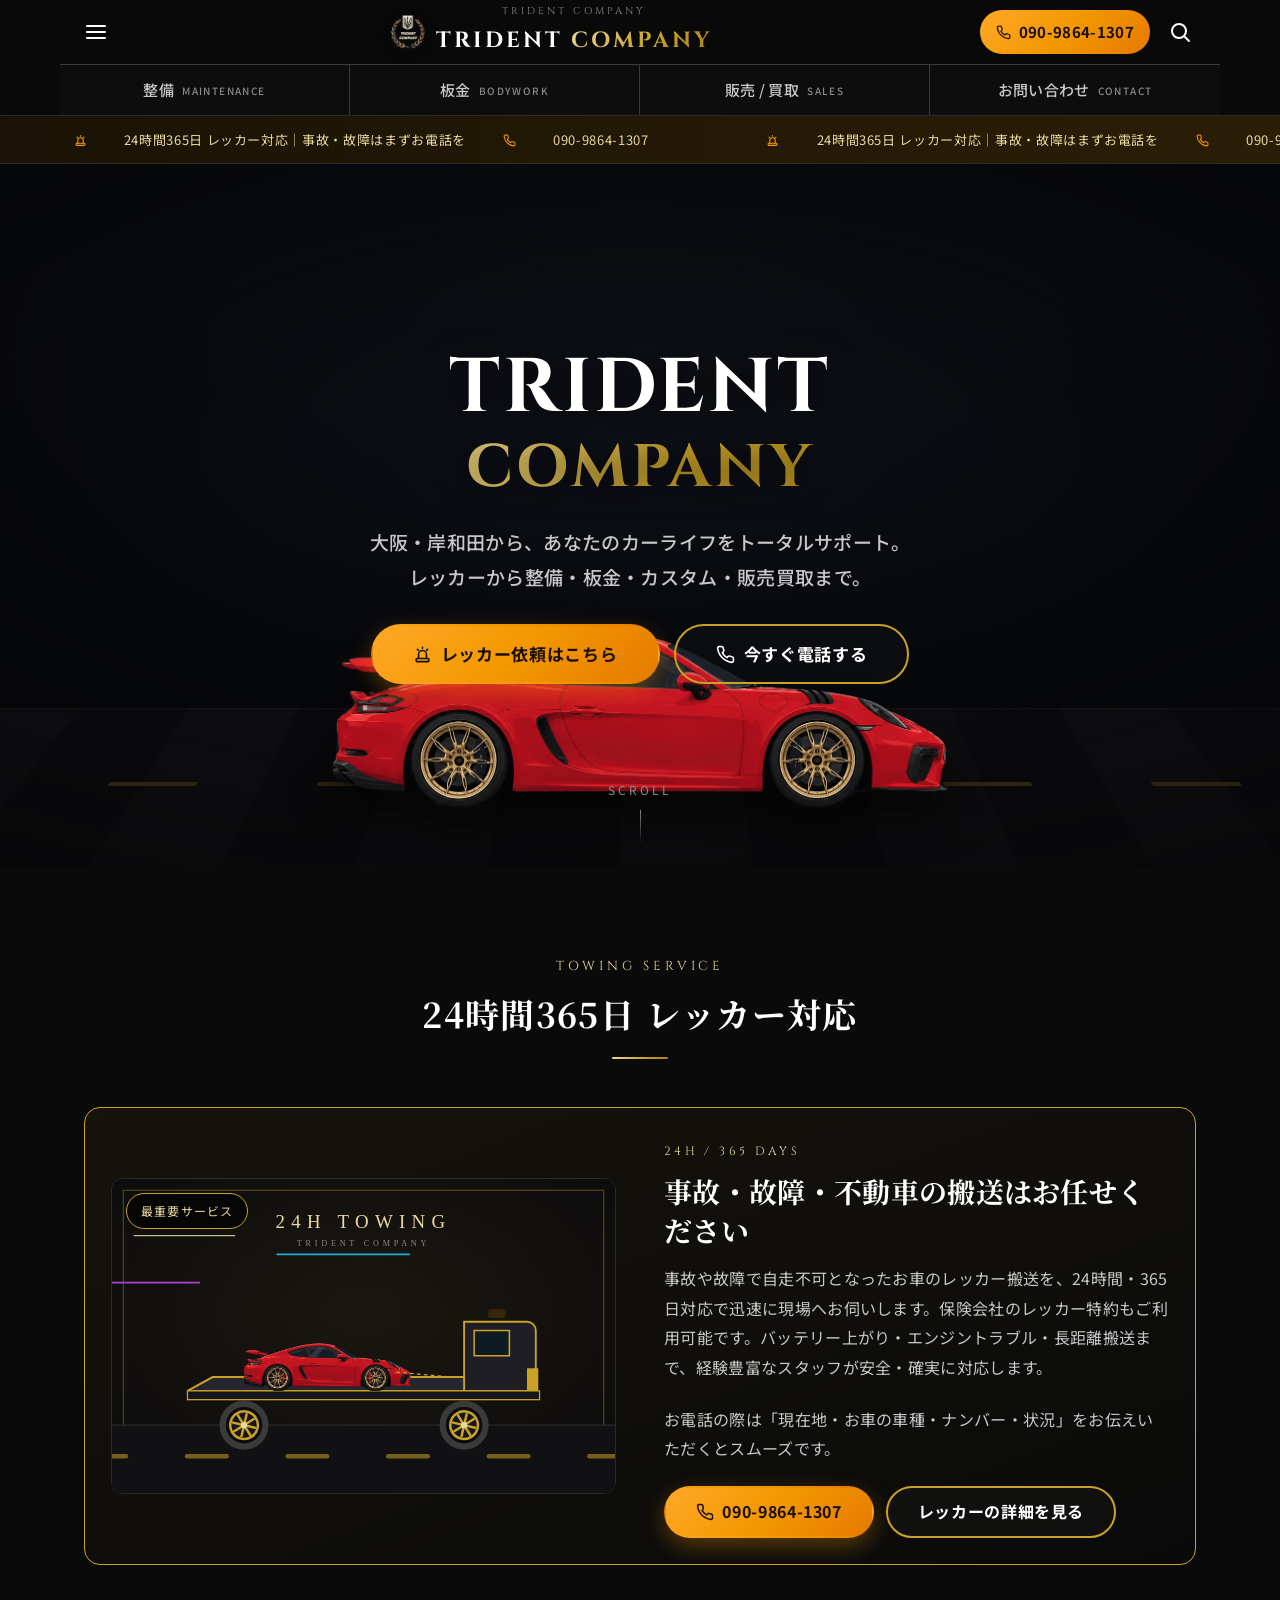
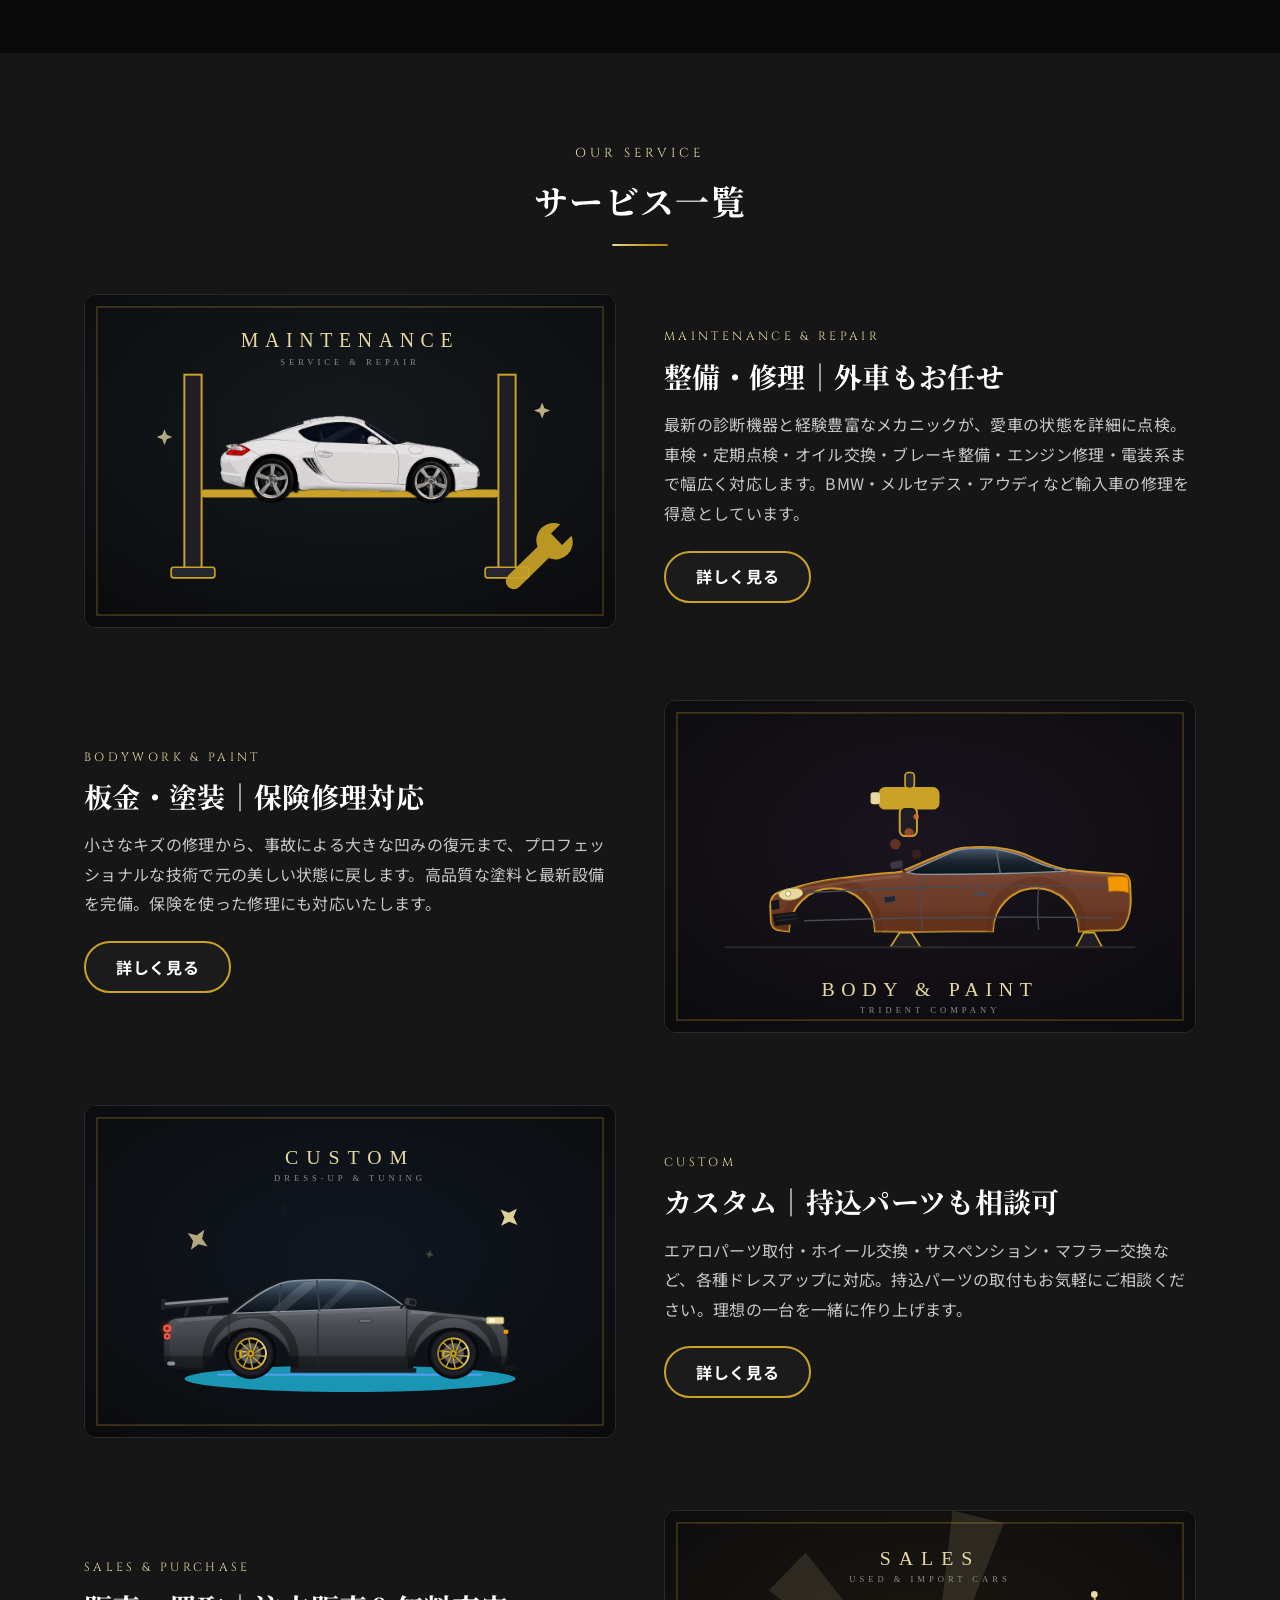
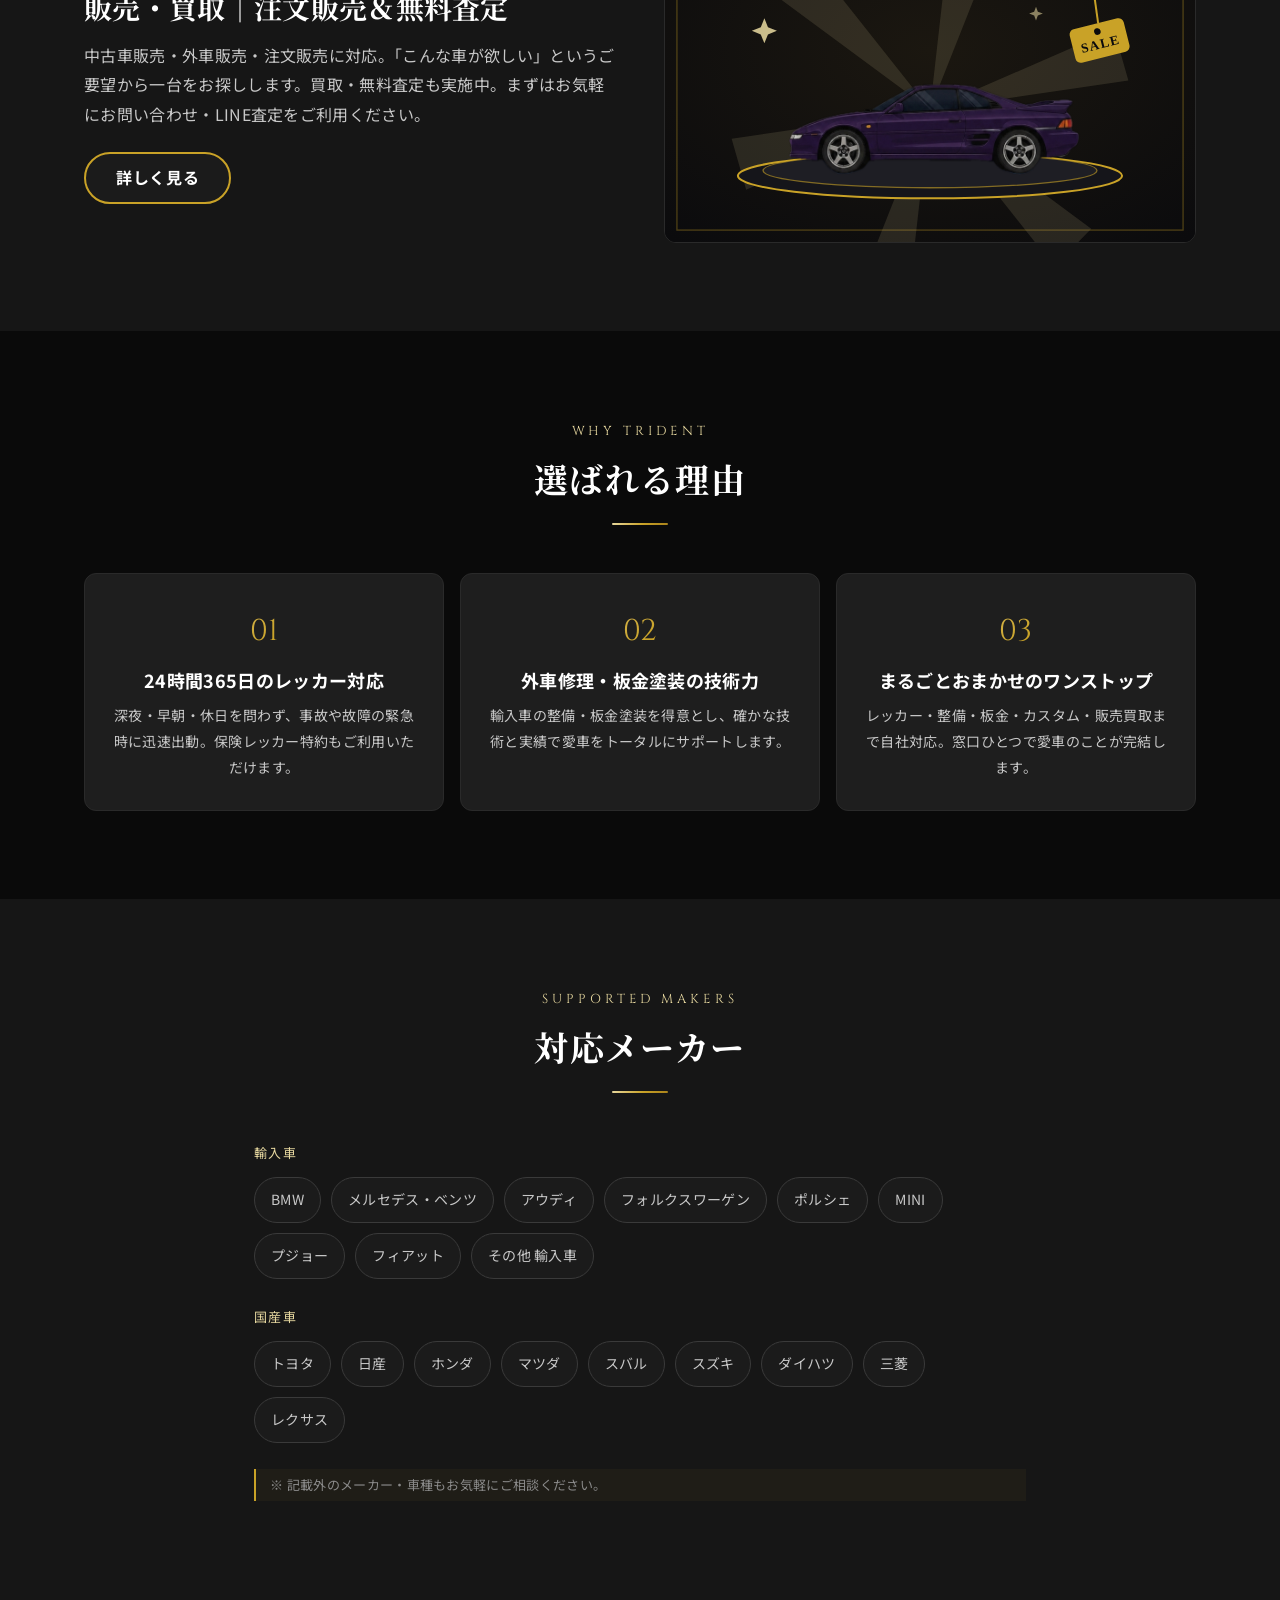
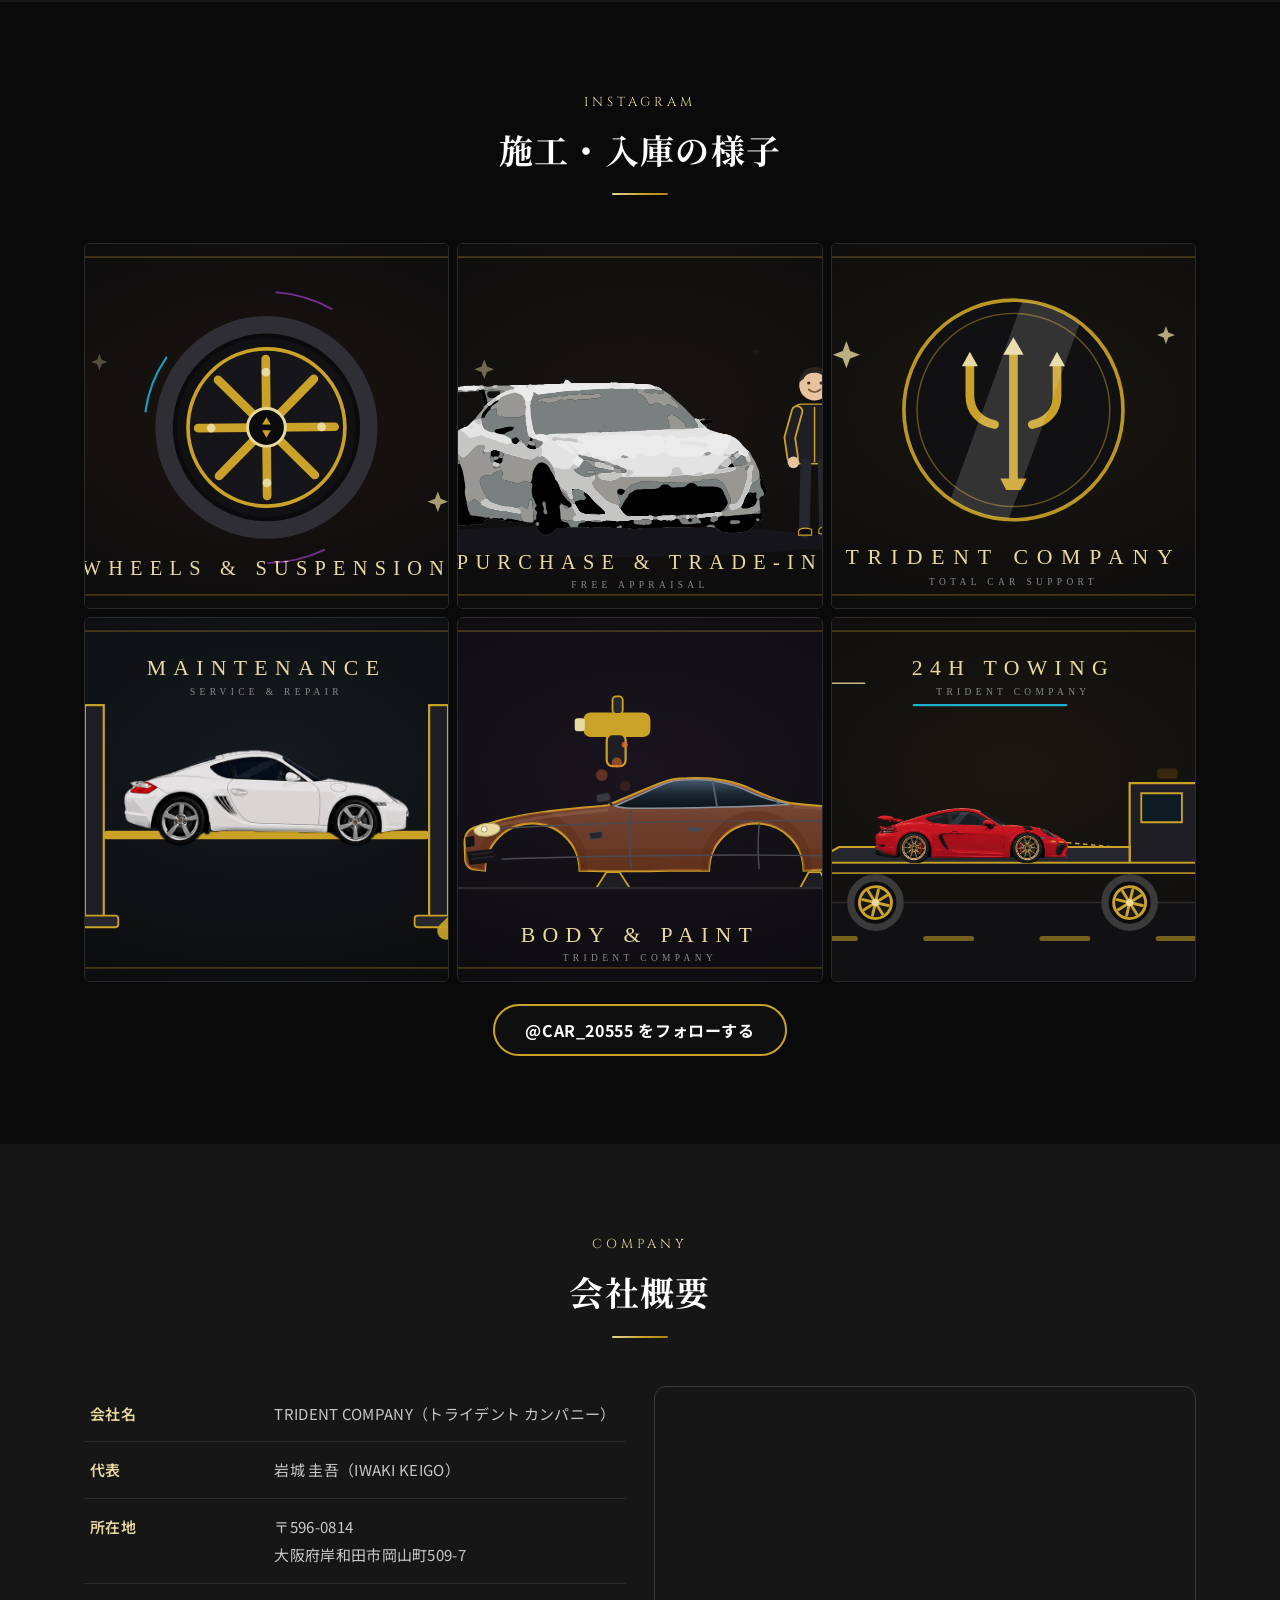
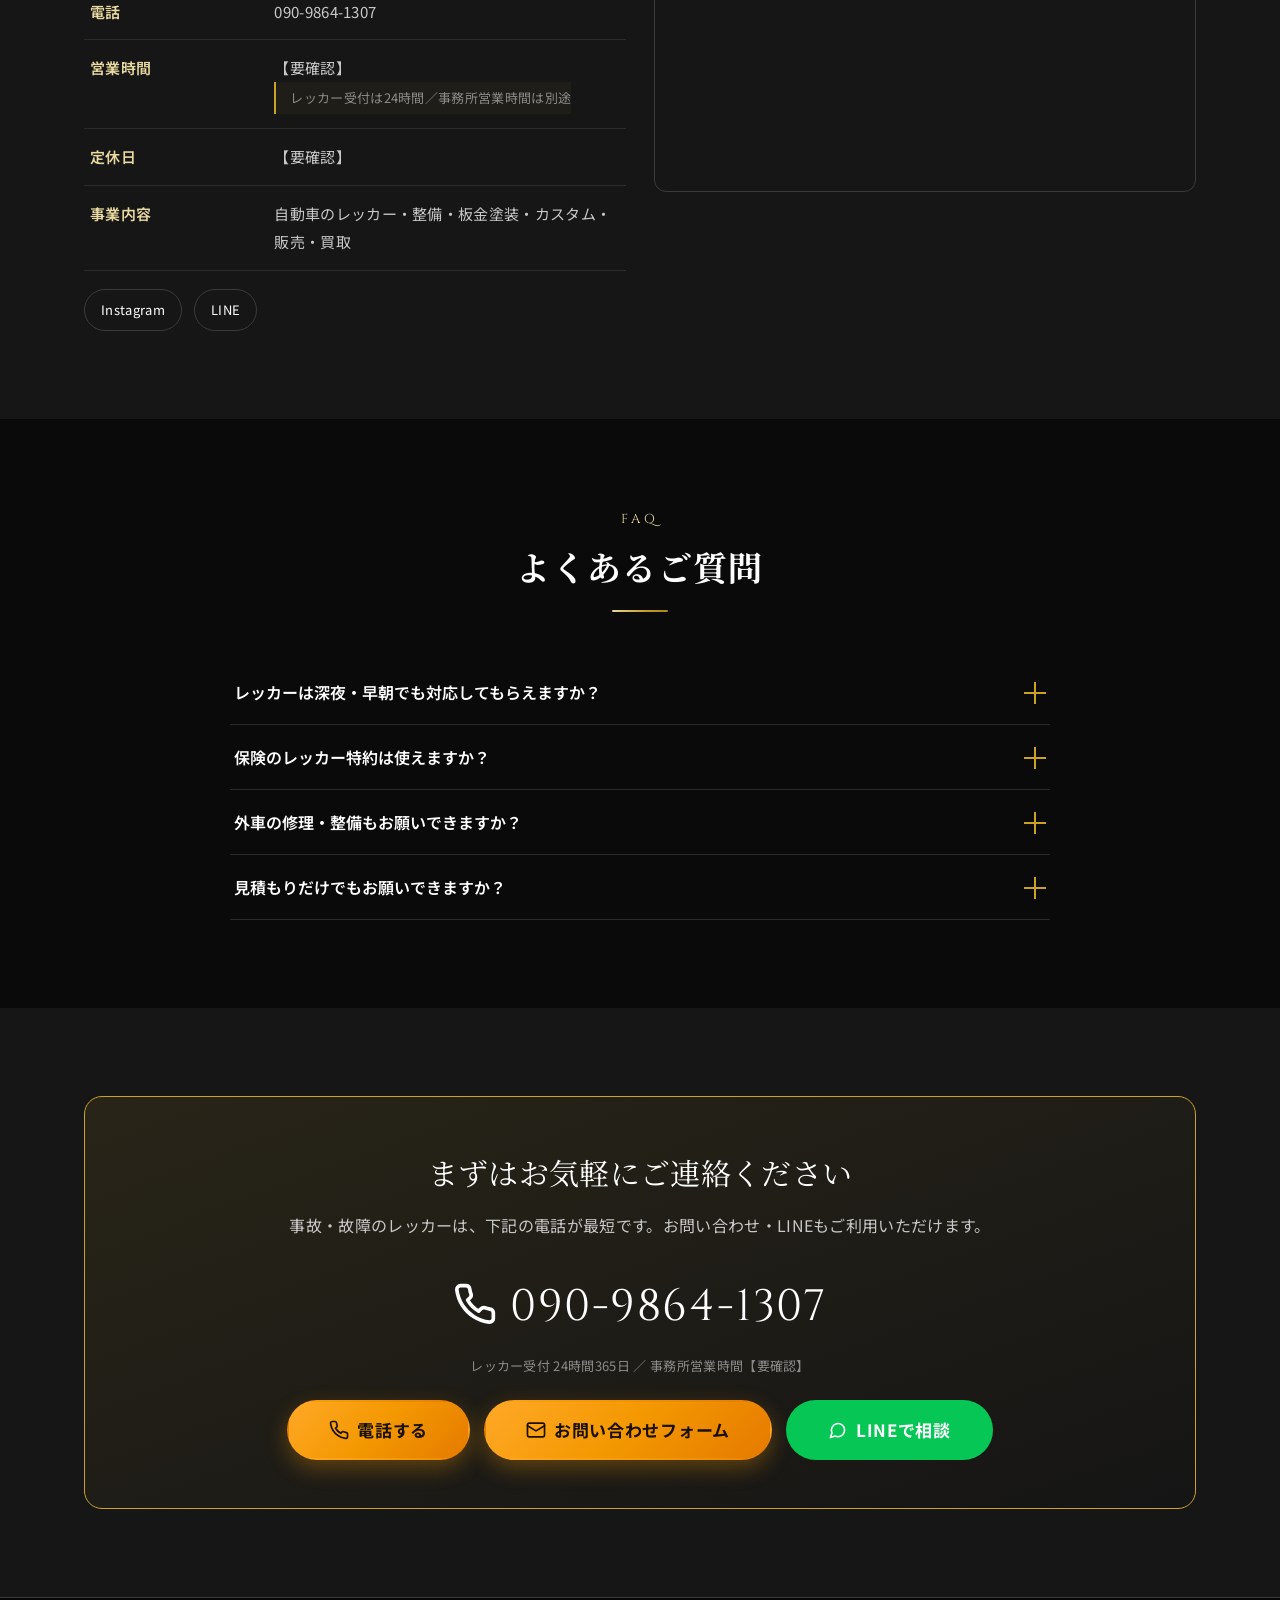
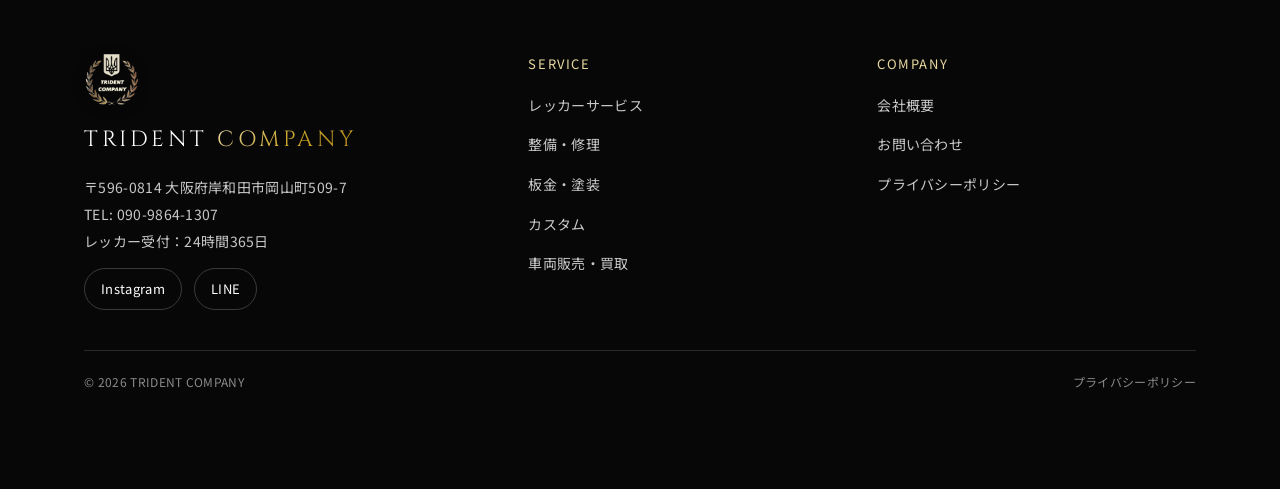
==== commit 18e1b253: "86を写真のベクタートレース（potraceスタックレイヤー方式）に置き換え Co-Authored-By: Claude Fable 5 <noreply@anthropic.com>" ====
--- a/index.html
+++ b/index.html
@@ -246,7 +246,7 @@
       <!-- 本番は Smash Balloon で公式フィードを表示（検討事項 D-3）。ここではダミー配置 -->
       <div class="ig-grid reveal">
         <a href="https://www.instagram.com/car_20555/" target="_blank" rel="noopener"><img src="assets/img/custom-2.svg?v=20260720" alt="Instagram投稿"></a>
-        <a href="https://www.instagram.com/car_20555/" target="_blank" rel="noopener"><img src="assets/img/sales-2.svg?v=20260720c" alt="Instagram投稿"></a>
+        <a href="https://www.instagram.com/car_20555/" target="_blank" rel="noopener"><img src="assets/img/sales-2.svg?v=20260720d" alt="Instagram投稿"></a>
         <a href="https://www.instagram.com/car_20555/" target="_blank" rel="noopener"><img src="assets/img/hero-portrait.svg?v=20260720" alt="Instagram投稿"></a>
         <a href="https://www.instagram.com/car_20555/" target="_blank" rel="noopener"><img src="assets/img/maintenance.svg?v=20260720b" alt="Instagram投稿"></a>
         <a href="https://www.instagram.com/car_20555/" target="_blank" rel="noopener"><img src="assets/img/bodywork.svg?v=20260720" alt="Instagram投稿"></a>
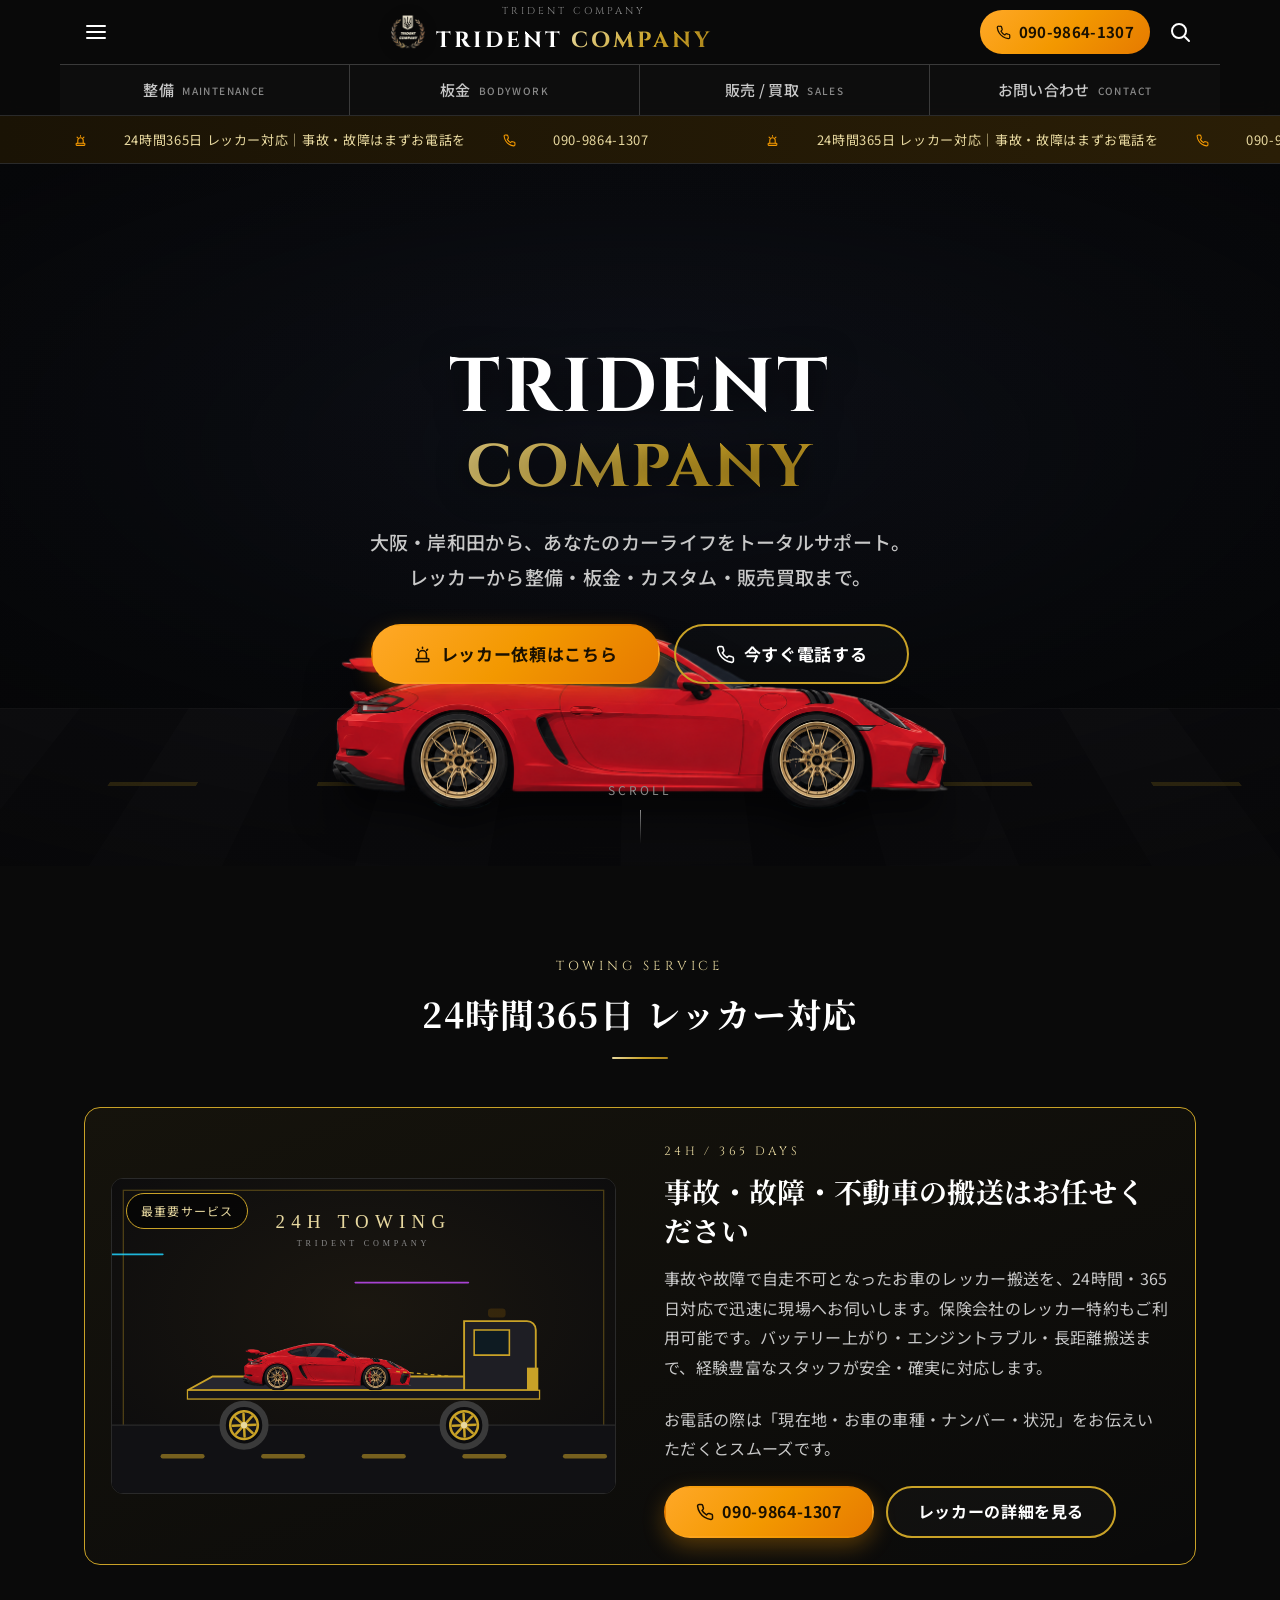
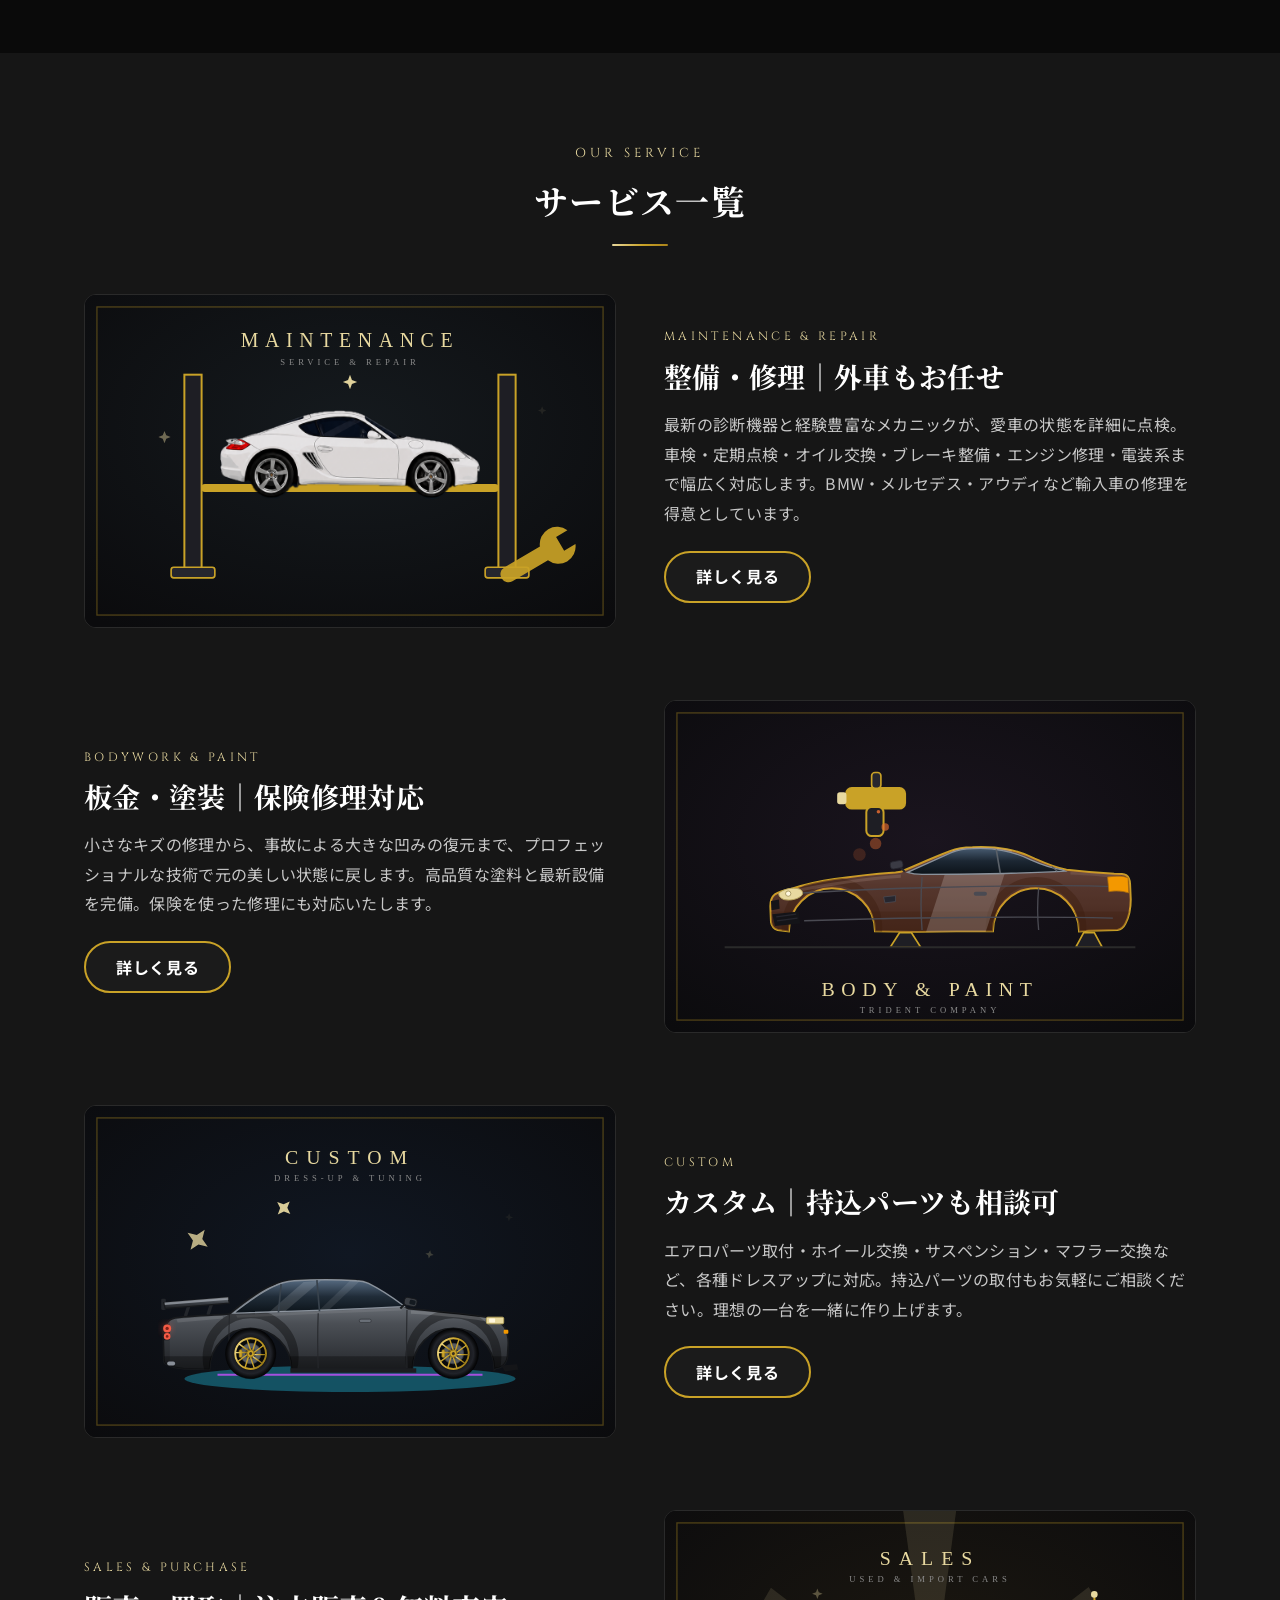
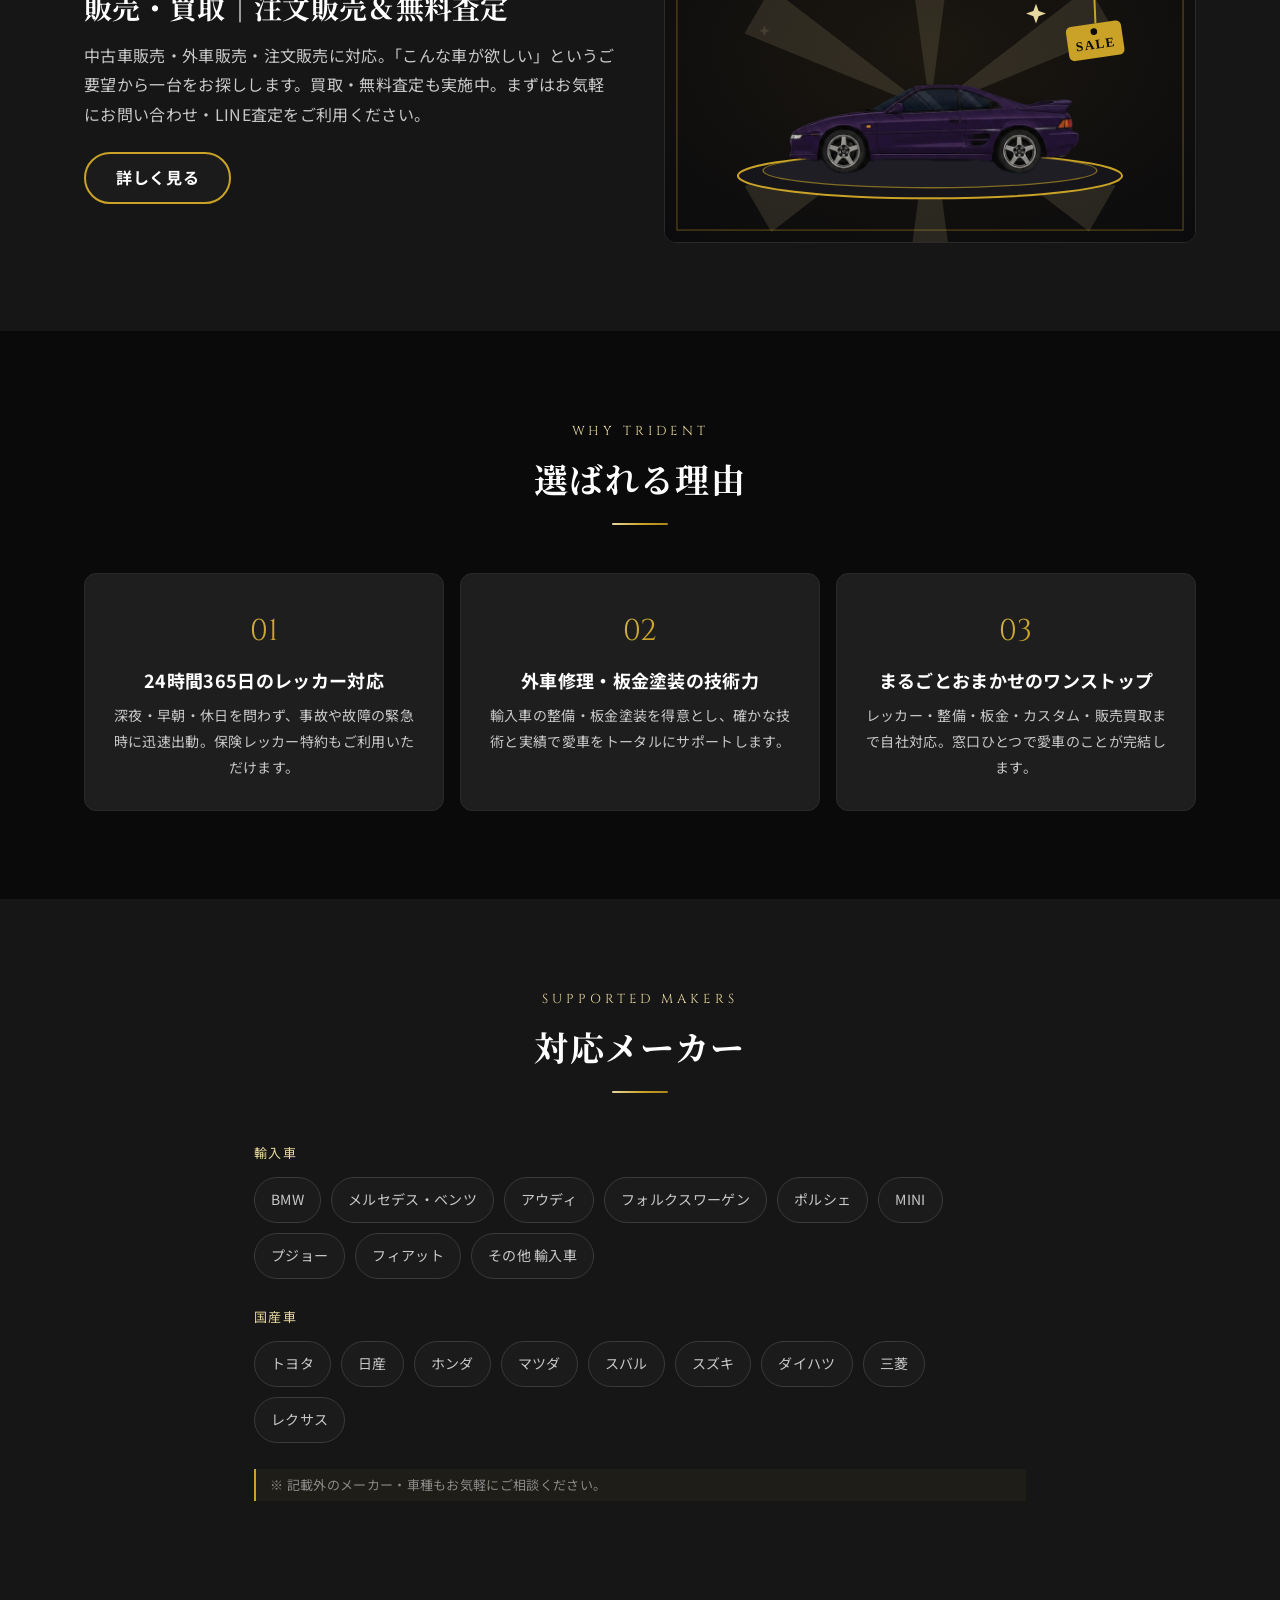
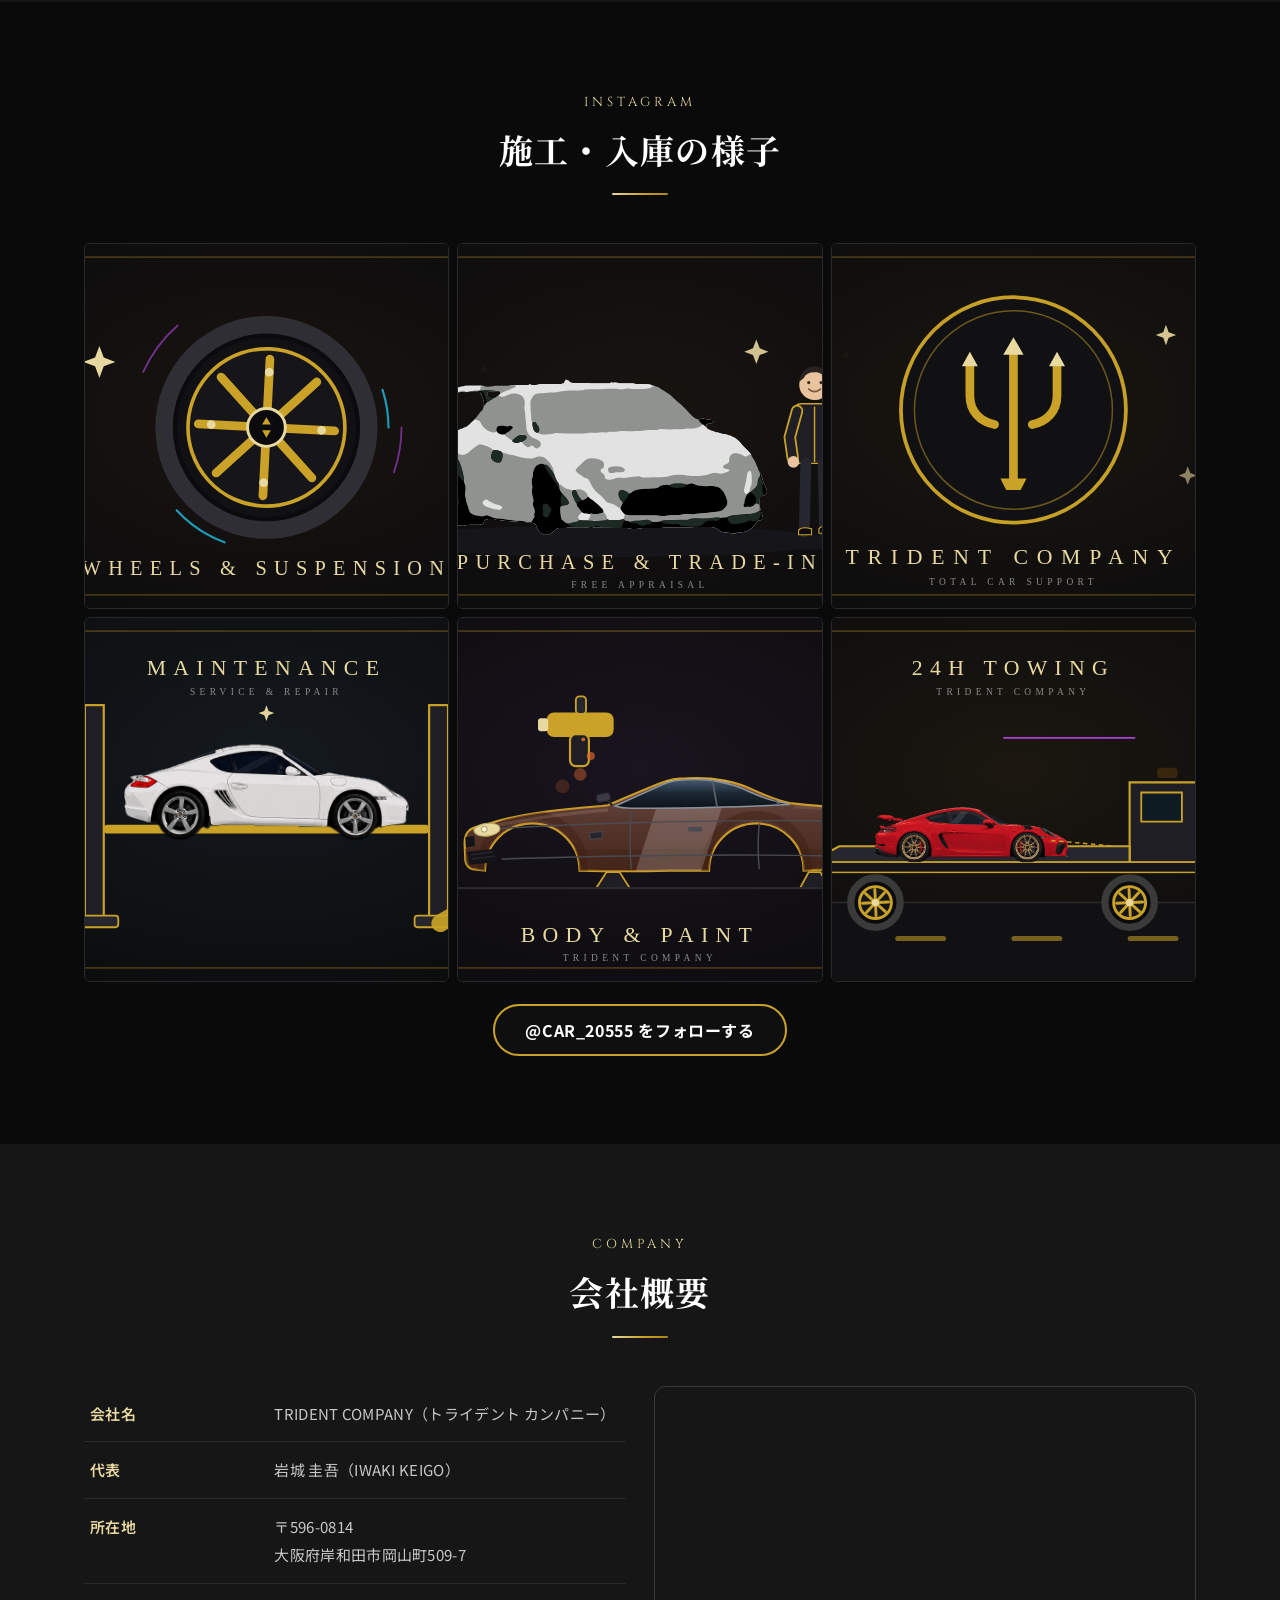
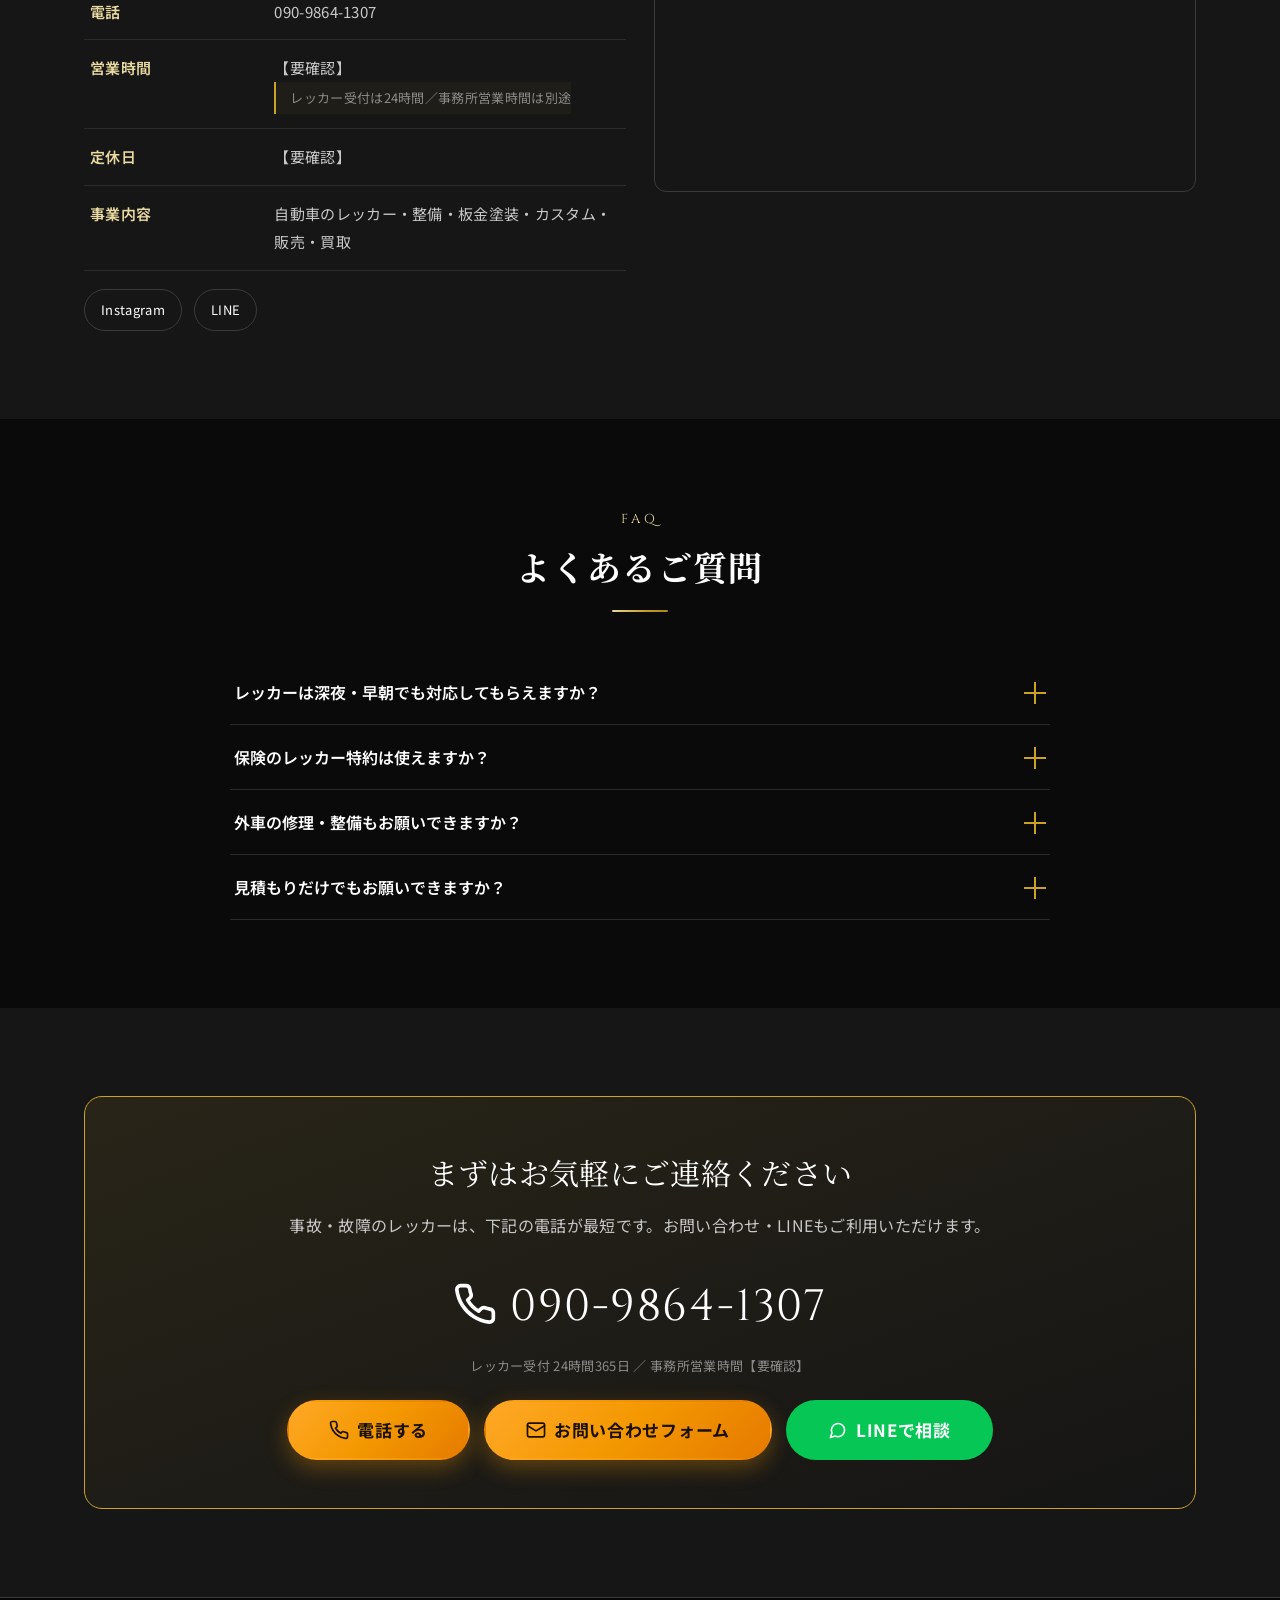
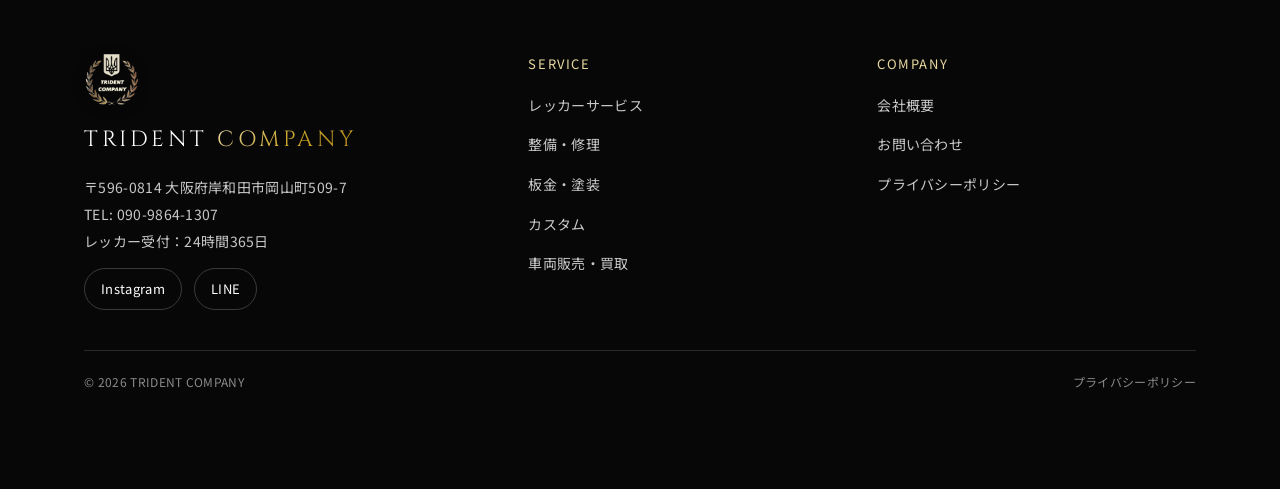
==== commit c06824a2: "86トレースをさらに簡素化（4階調・斑点除去・輪郭単純化） Co-Authored-By: Claude Fable 5 <noreply@anthropic.com>" ====
--- a/index.html
+++ b/index.html
@@ -246,7 +246,7 @@
       <!-- 本番は Smash Balloon で公式フィードを表示（検討事項 D-3）。ここではダミー配置 -->
       <div class="ig-grid reveal">
         <a href="https://www.instagram.com/car_20555/" target="_blank" rel="noopener"><img src="assets/img/custom-2.svg?v=20260720" alt="Instagram投稿"></a>
-        <a href="https://www.instagram.com/car_20555/" target="_blank" rel="noopener"><img src="assets/img/sales-2.svg?v=20260720d" alt="Instagram投稿"></a>
+        <a href="https://www.instagram.com/car_20555/" target="_blank" rel="noopener"><img src="assets/img/sales-2.svg?v=20260720e" alt="Instagram投稿"></a>
         <a href="https://www.instagram.com/car_20555/" target="_blank" rel="noopener"><img src="assets/img/hero-portrait.svg?v=20260720" alt="Instagram投稿"></a>
         <a href="https://www.instagram.com/car_20555/" target="_blank" rel="noopener"><img src="assets/img/maintenance.svg?v=20260720b" alt="Instagram投稿"></a>
         <a href="https://www.instagram.com/car_20555/" target="_blank" rel="noopener"><img src="assets/img/bodywork.svg?v=20260720" alt="Instagram投稿"></a>
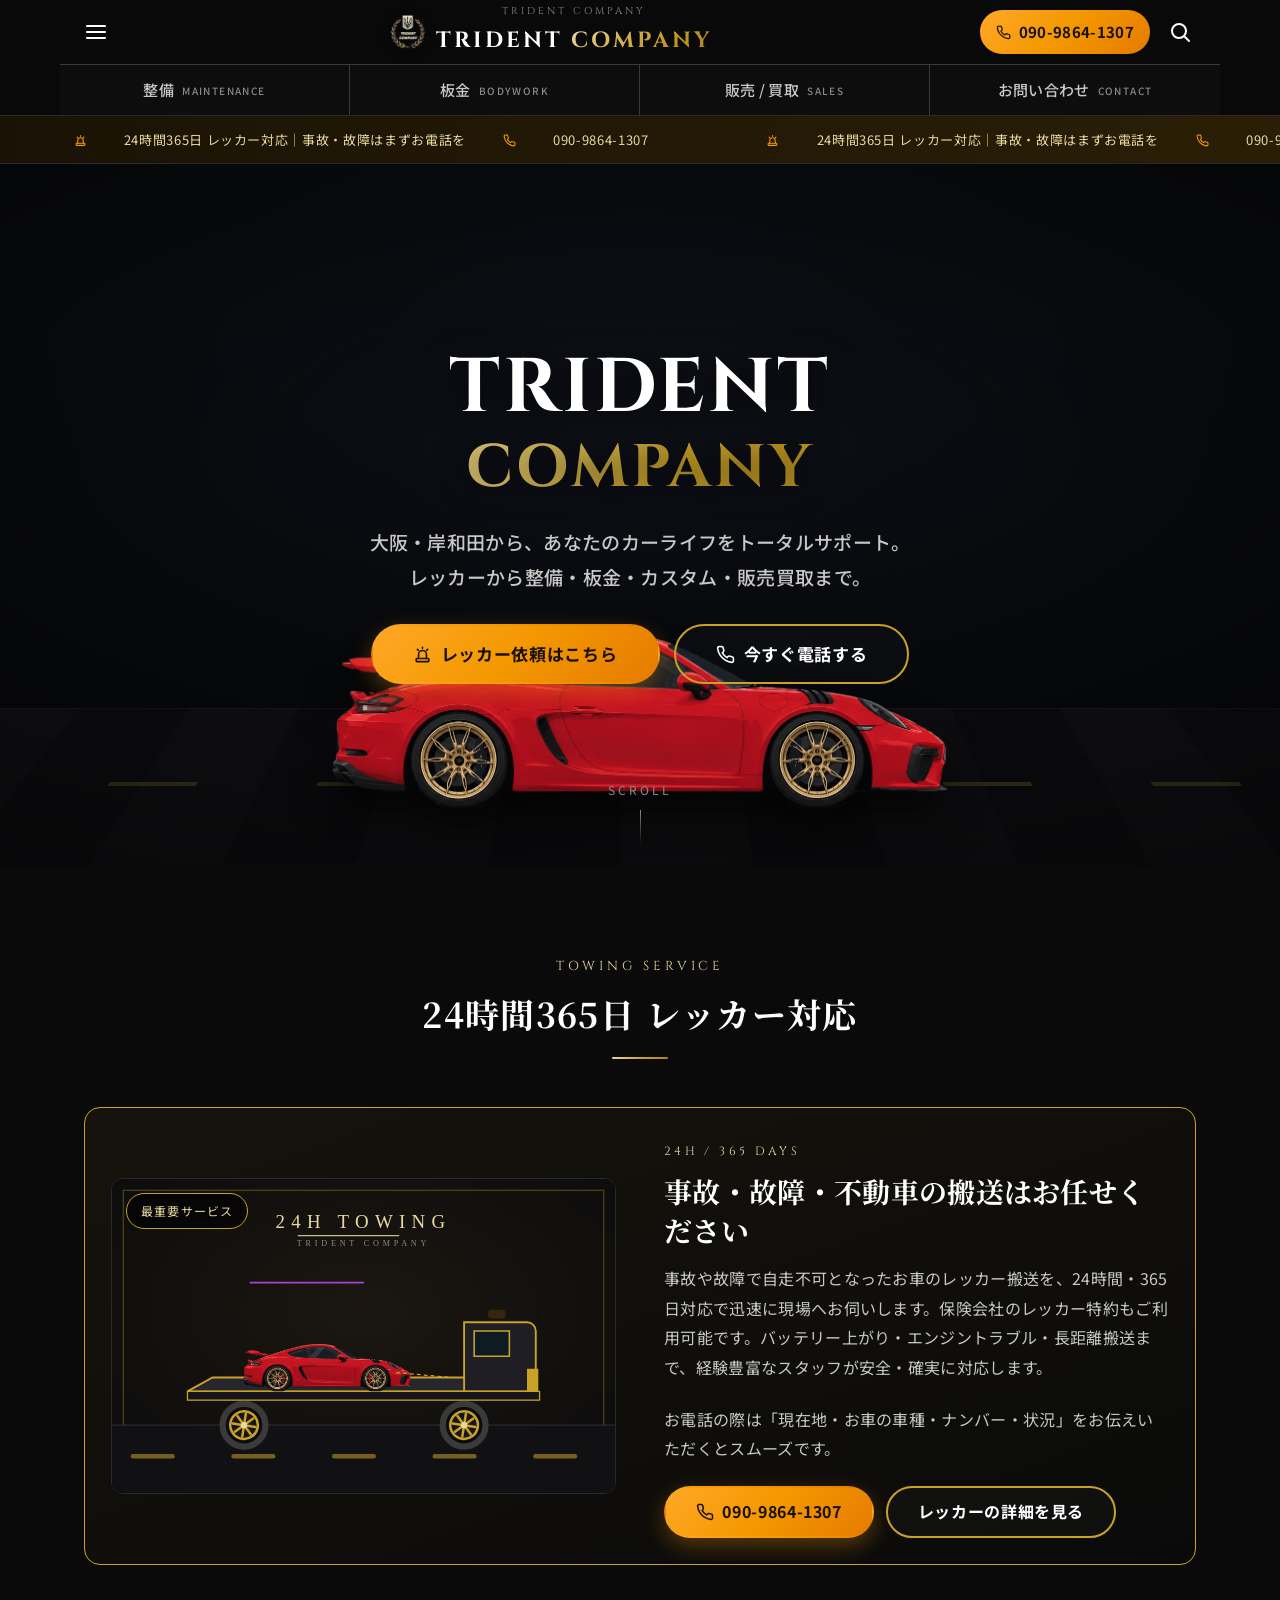
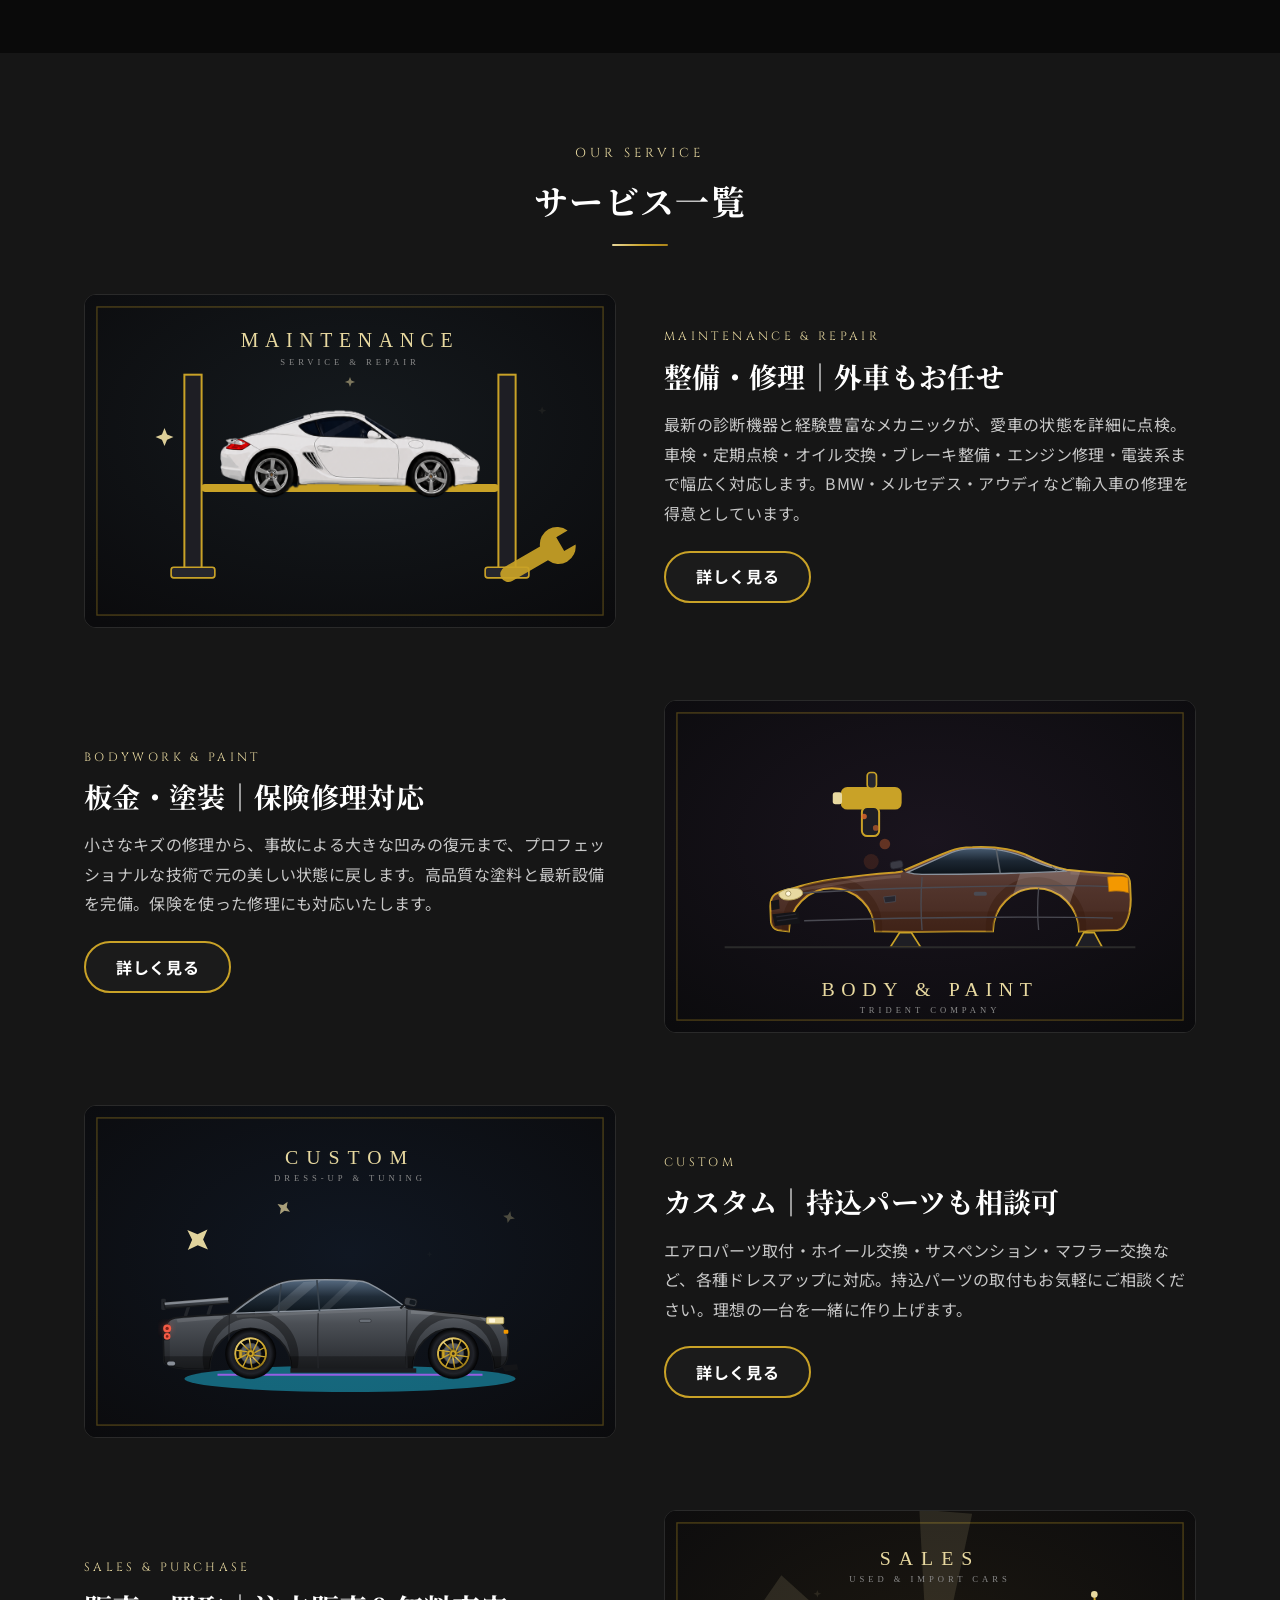
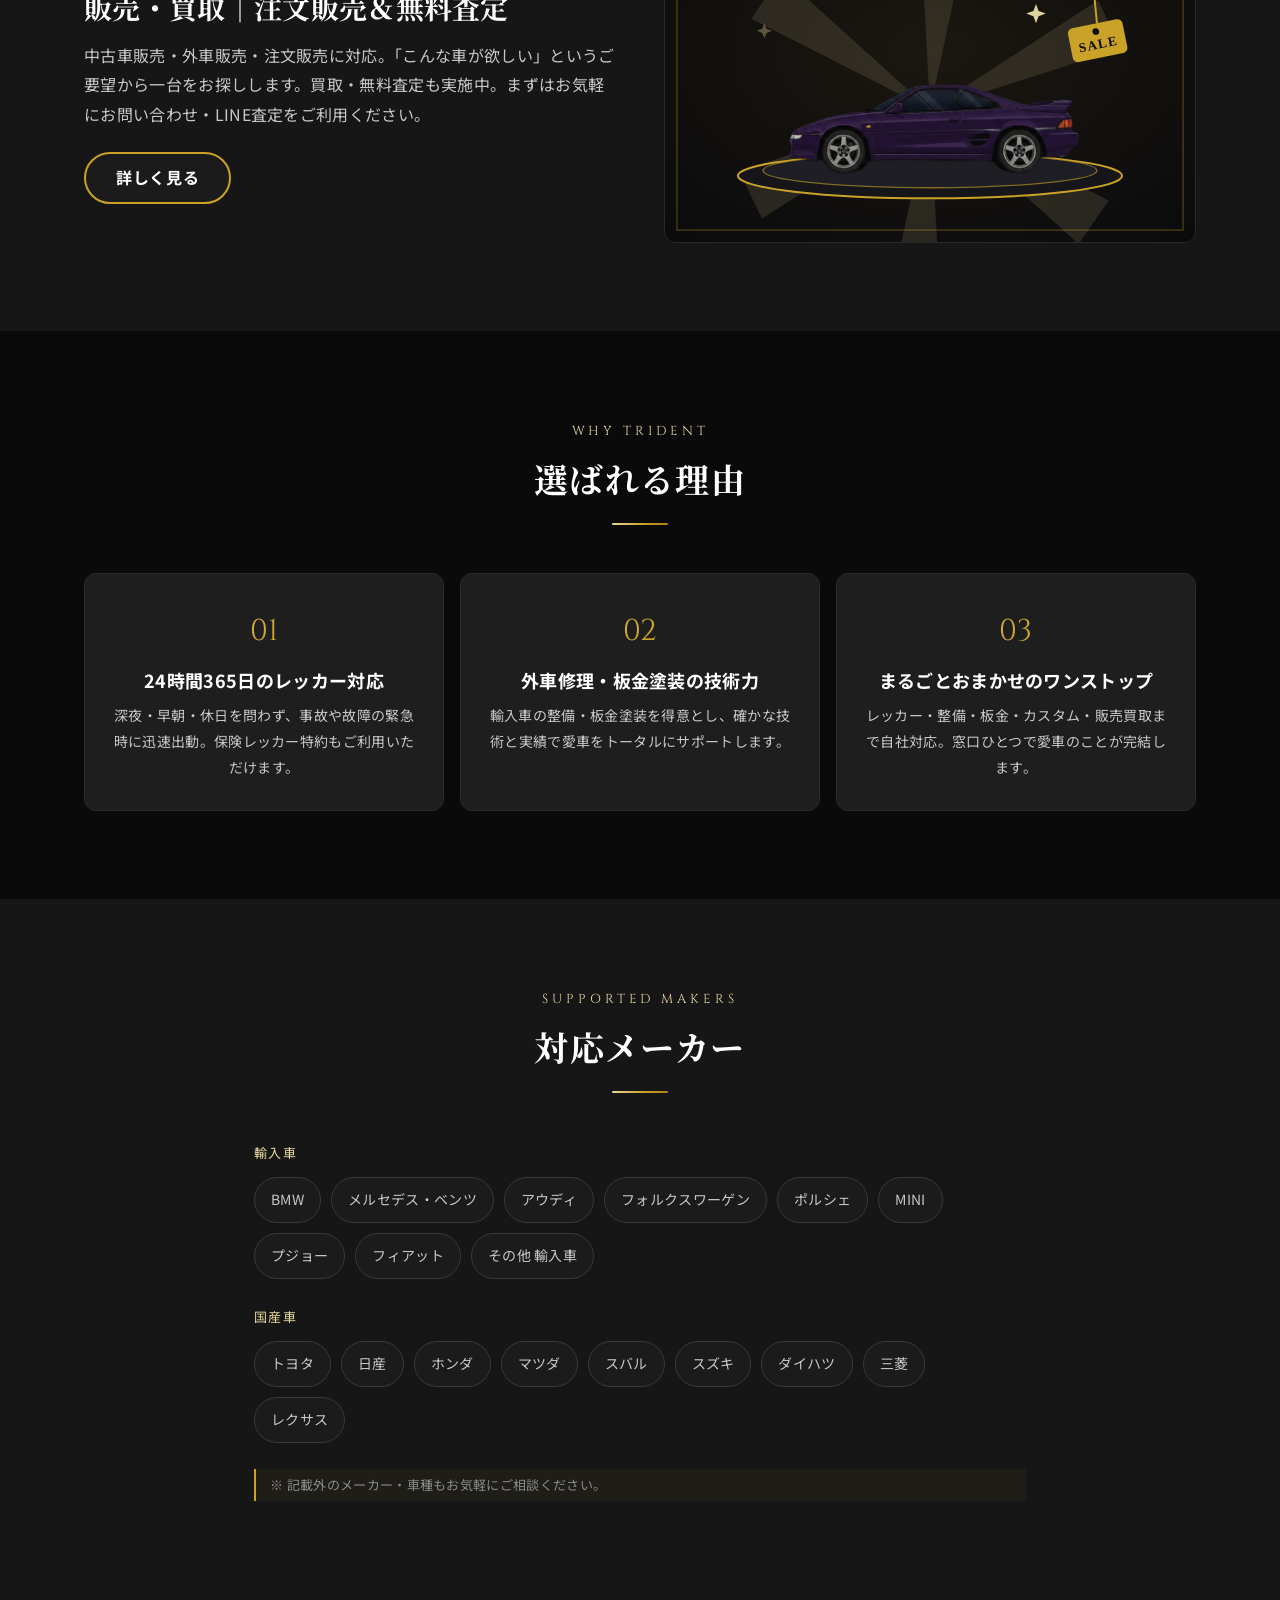
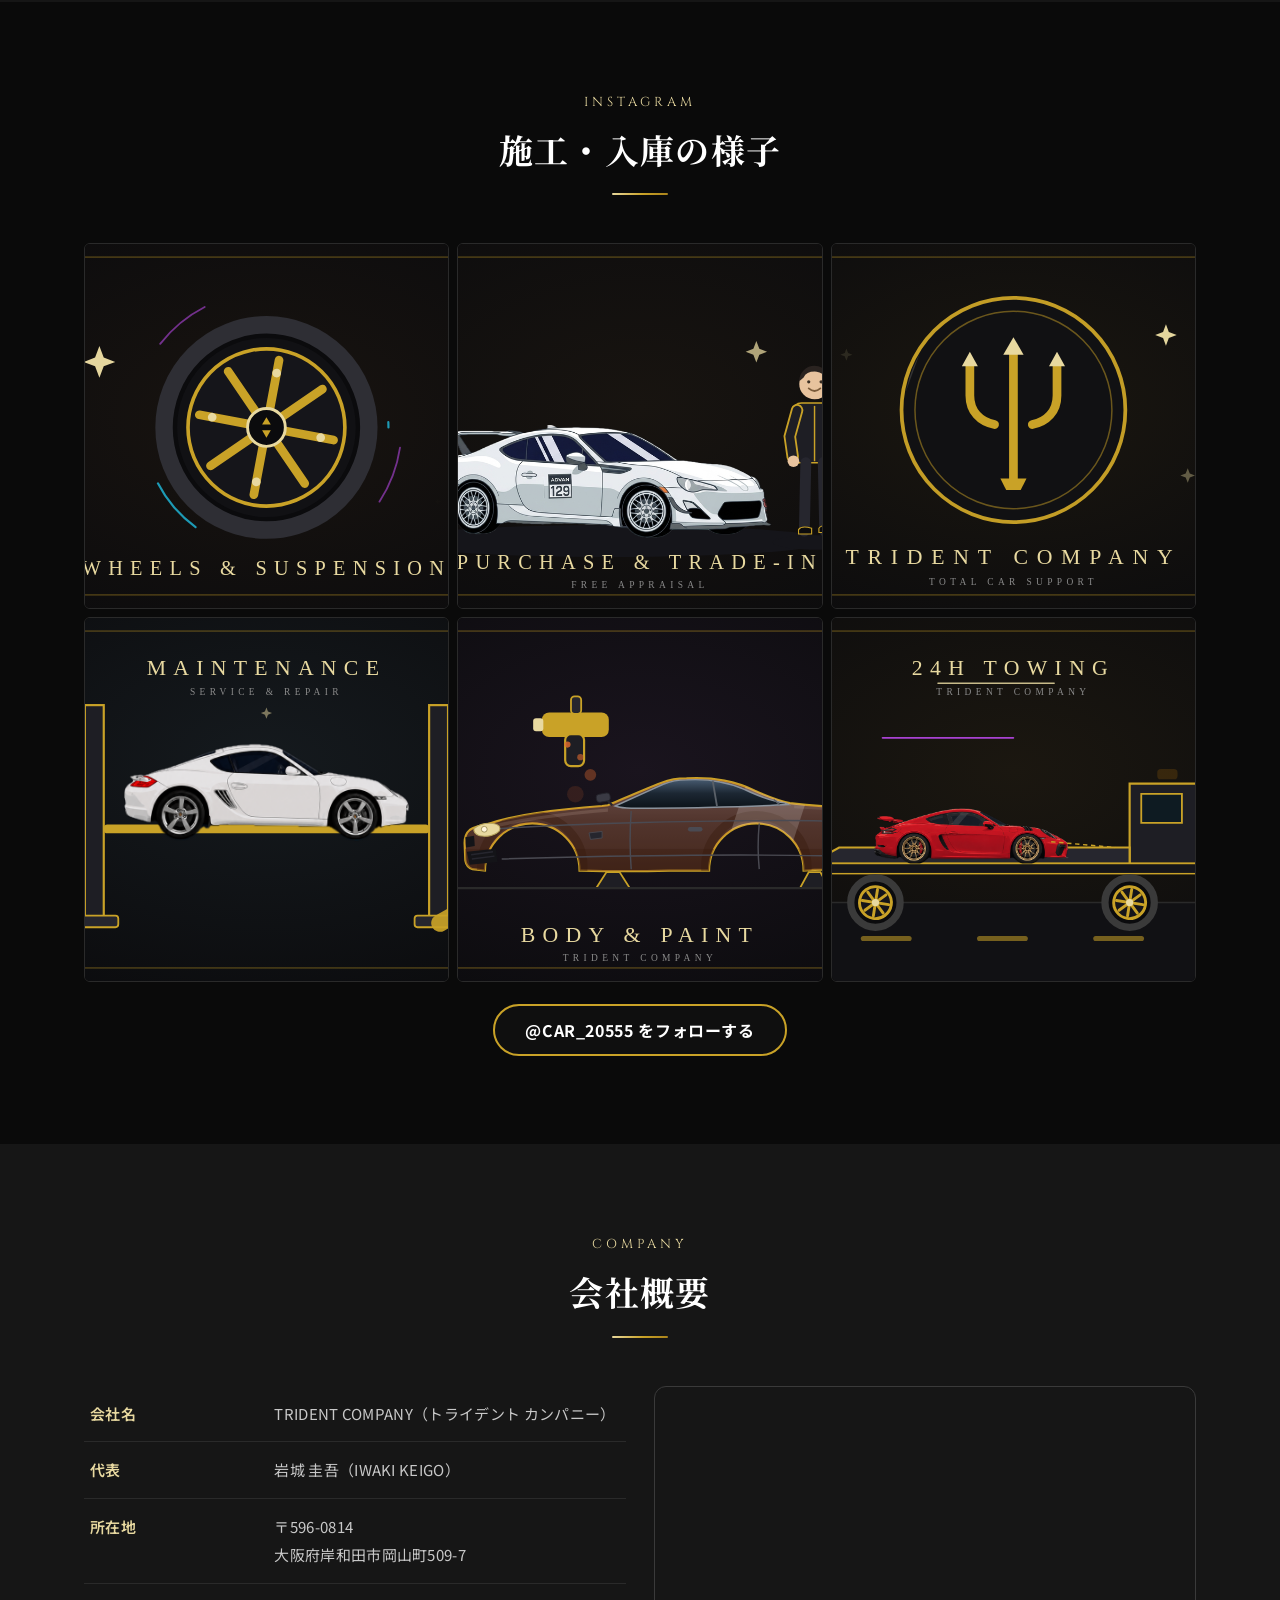
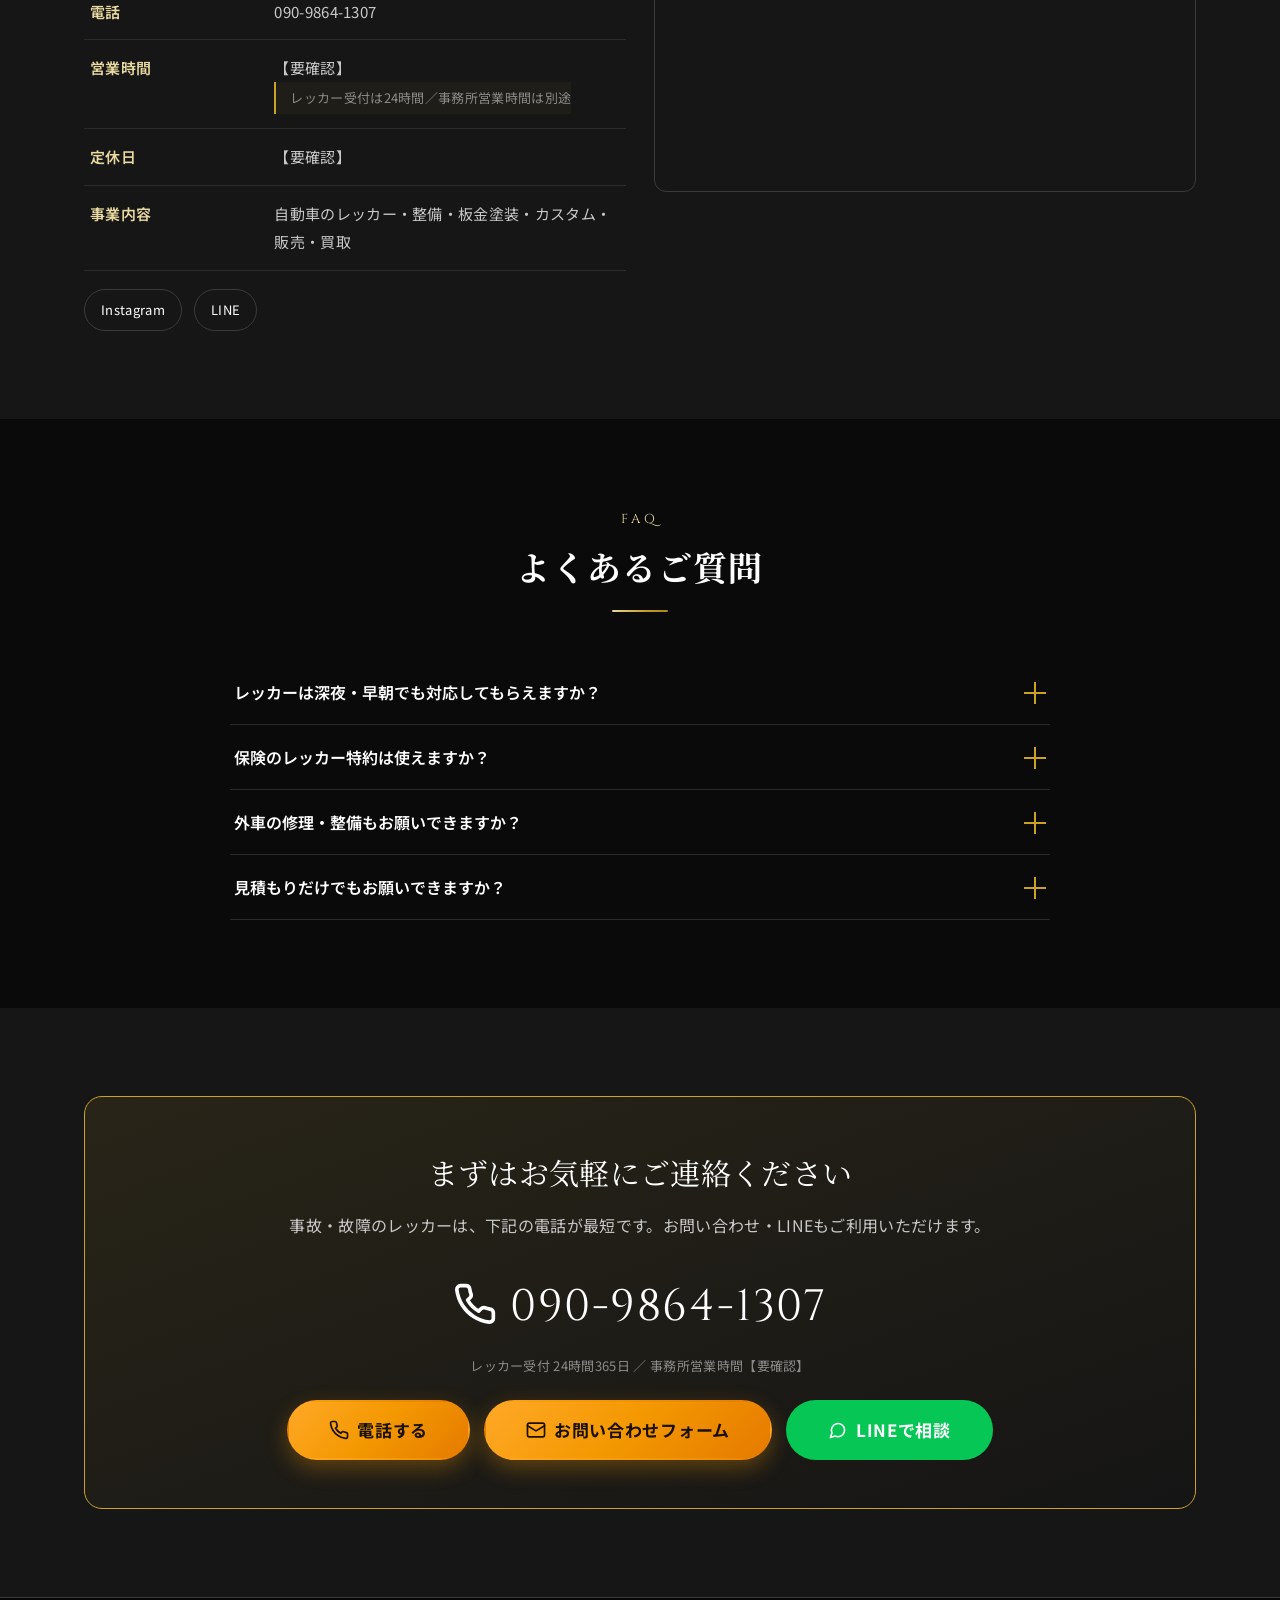
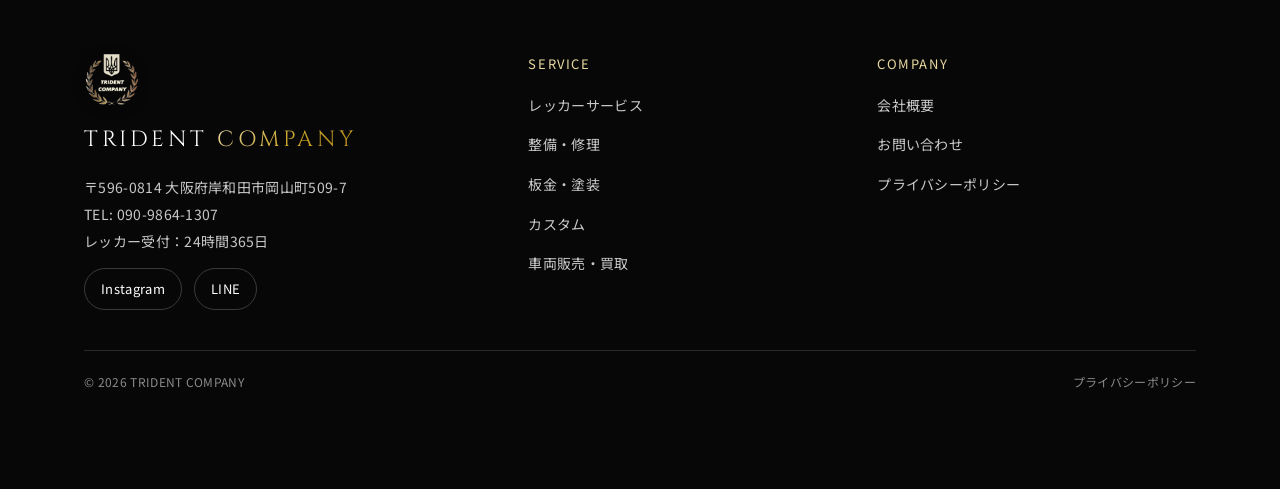
==== commit 61c224ce: "86を支給イラストの右向き反転版に差し替え（ゼッケンは正字化処理） Co-Authored-By: Claude Fable 5 <noreply@anthropic.com>" ====
--- a/index.html
+++ b/index.html
@@ -246,7 +246,7 @@
       <!-- 本番は Smash Balloon で公式フィードを表示（検討事項 D-3）。ここではダミー配置 -->
       <div class="ig-grid reveal">
         <a href="https://www.instagram.com/car_20555/" target="_blank" rel="noopener"><img src="assets/img/custom-2.svg?v=20260720" alt="Instagram投稿"></a>
-        <a href="https://www.instagram.com/car_20555/" target="_blank" rel="noopener"><img src="assets/img/sales-2.svg?v=20260720e" alt="Instagram投稿"></a>
+        <a href="https://www.instagram.com/car_20555/" target="_blank" rel="noopener"><img src="assets/img/sales-2.svg?v=20260720f" alt="Instagram投稿"></a>
         <a href="https://www.instagram.com/car_20555/" target="_blank" rel="noopener"><img src="assets/img/hero-portrait.svg?v=20260720" alt="Instagram投稿"></a>
         <a href="https://www.instagram.com/car_20555/" target="_blank" rel="noopener"><img src="assets/img/maintenance.svg?v=20260720b" alt="Instagram投稿"></a>
         <a href="https://www.instagram.com/car_20555/" target="_blank" rel="noopener"><img src="assets/img/bodywork.svg?v=20260720" alt="Instagram投稿"></a>
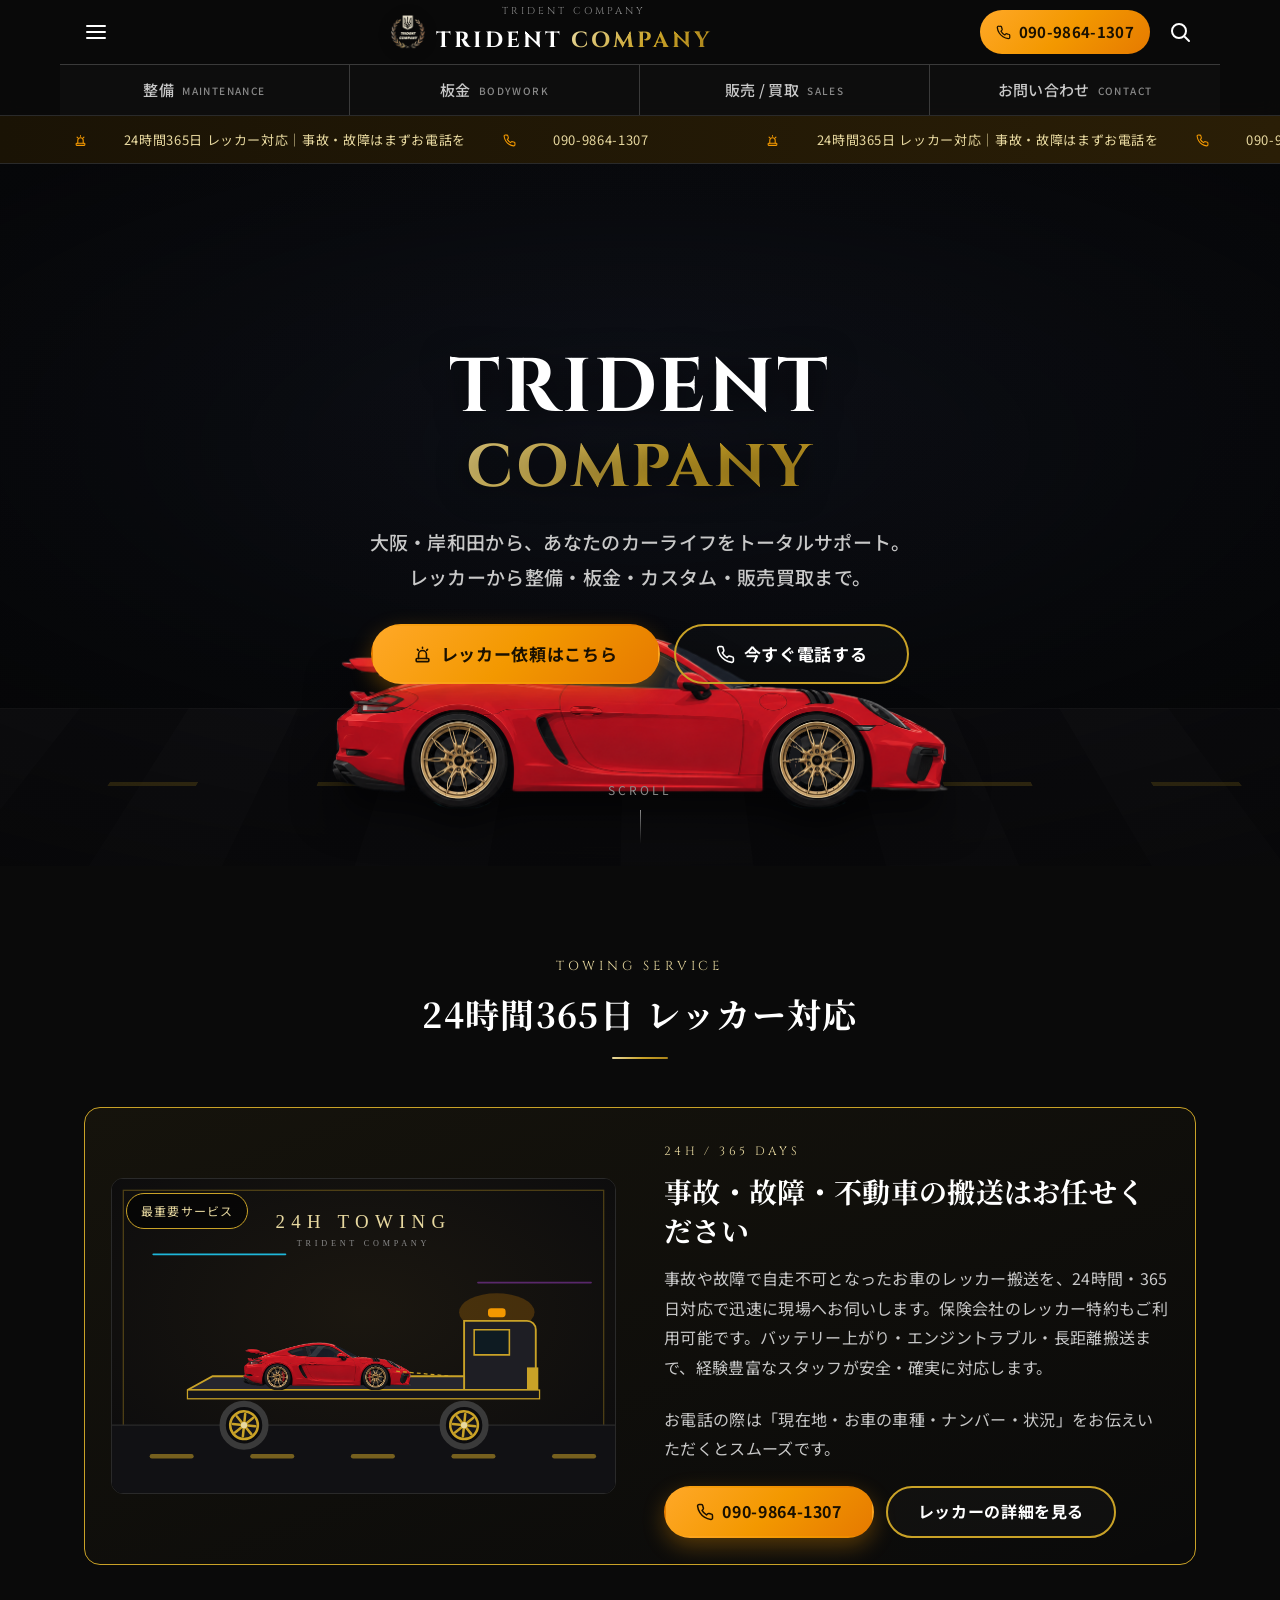
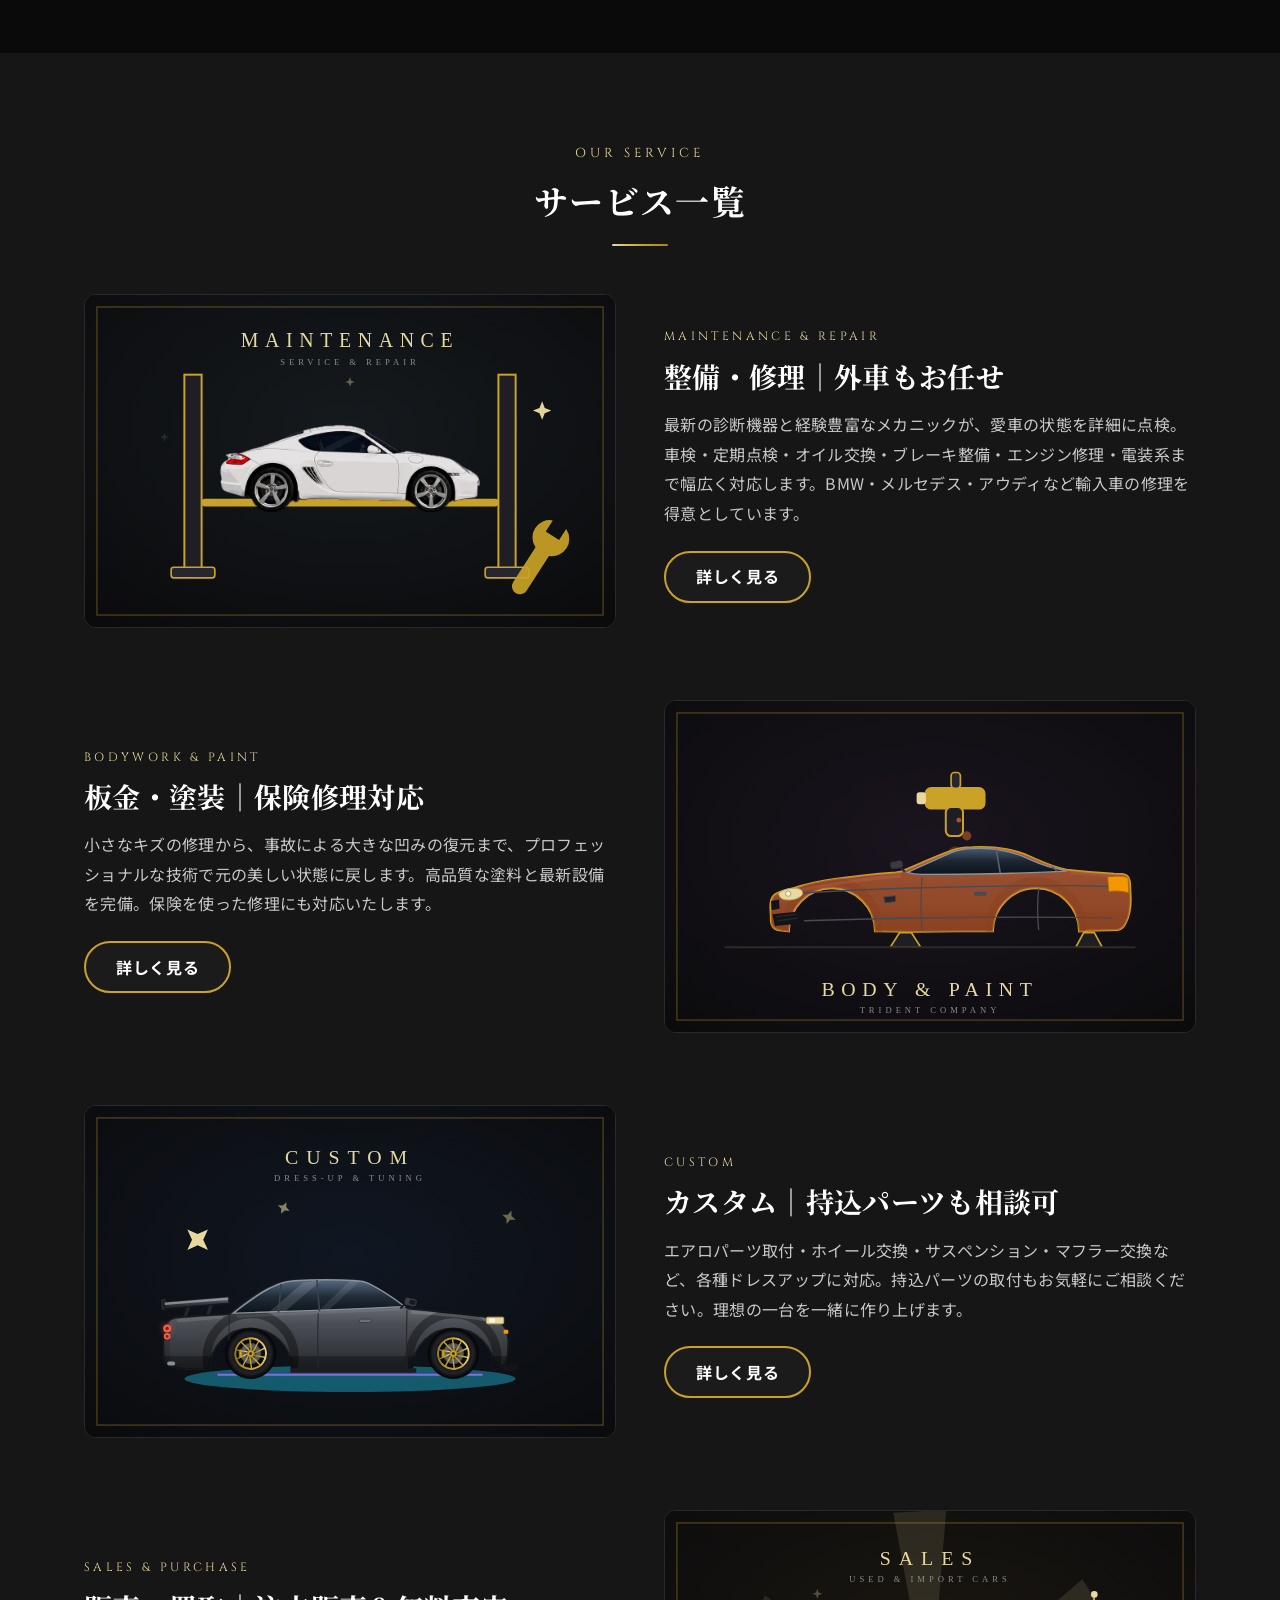
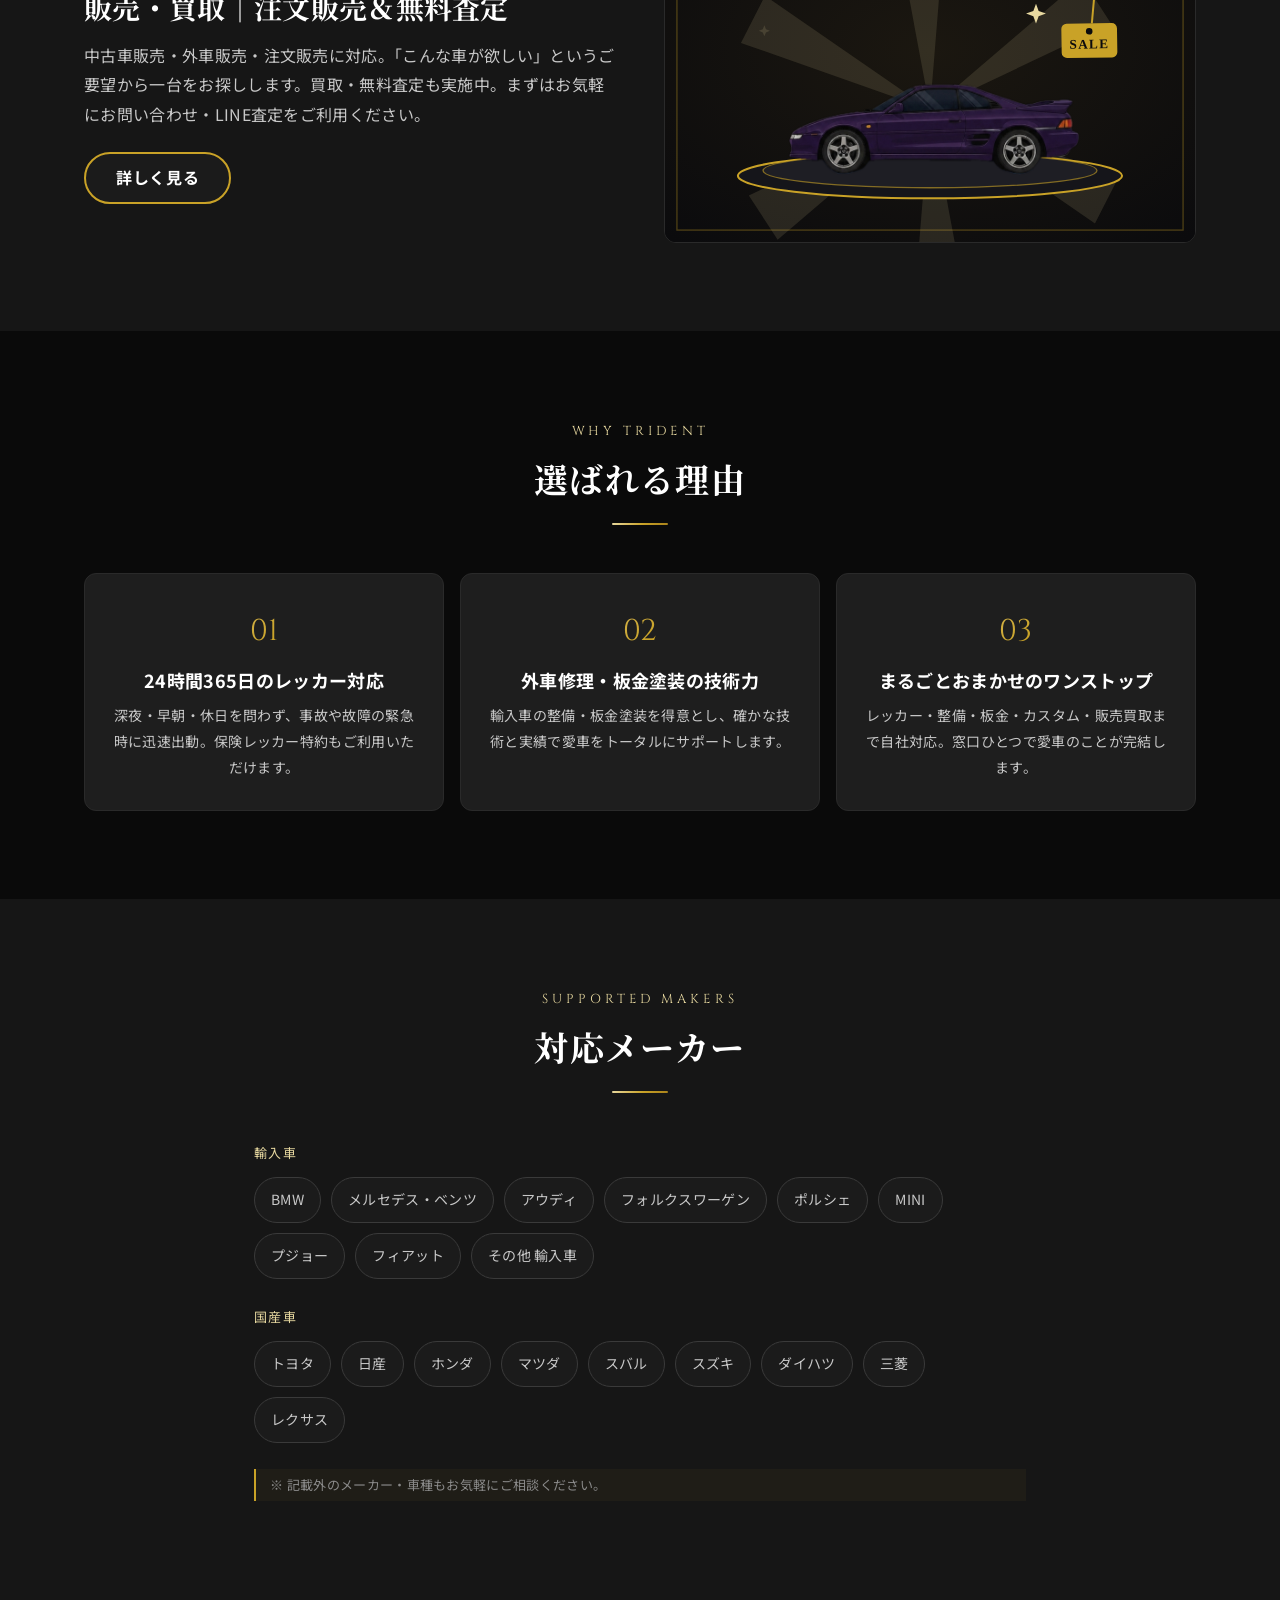
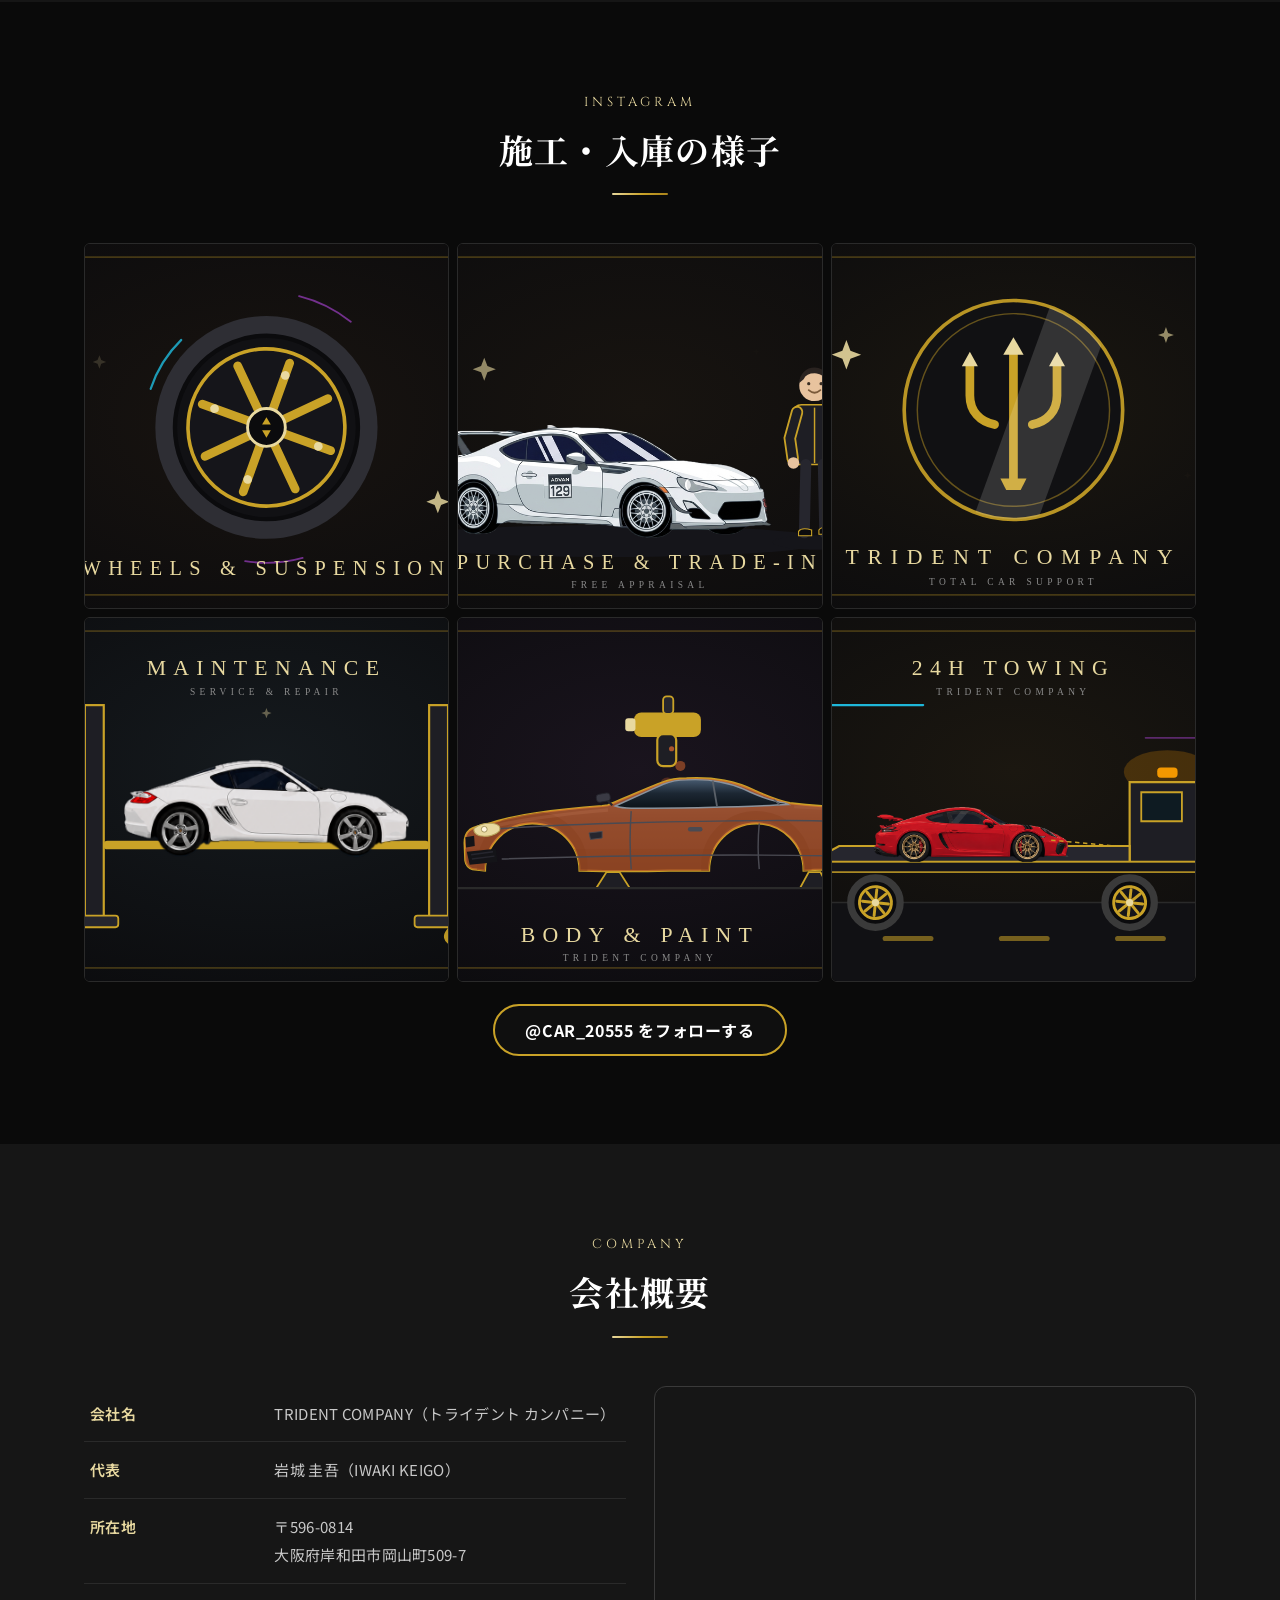
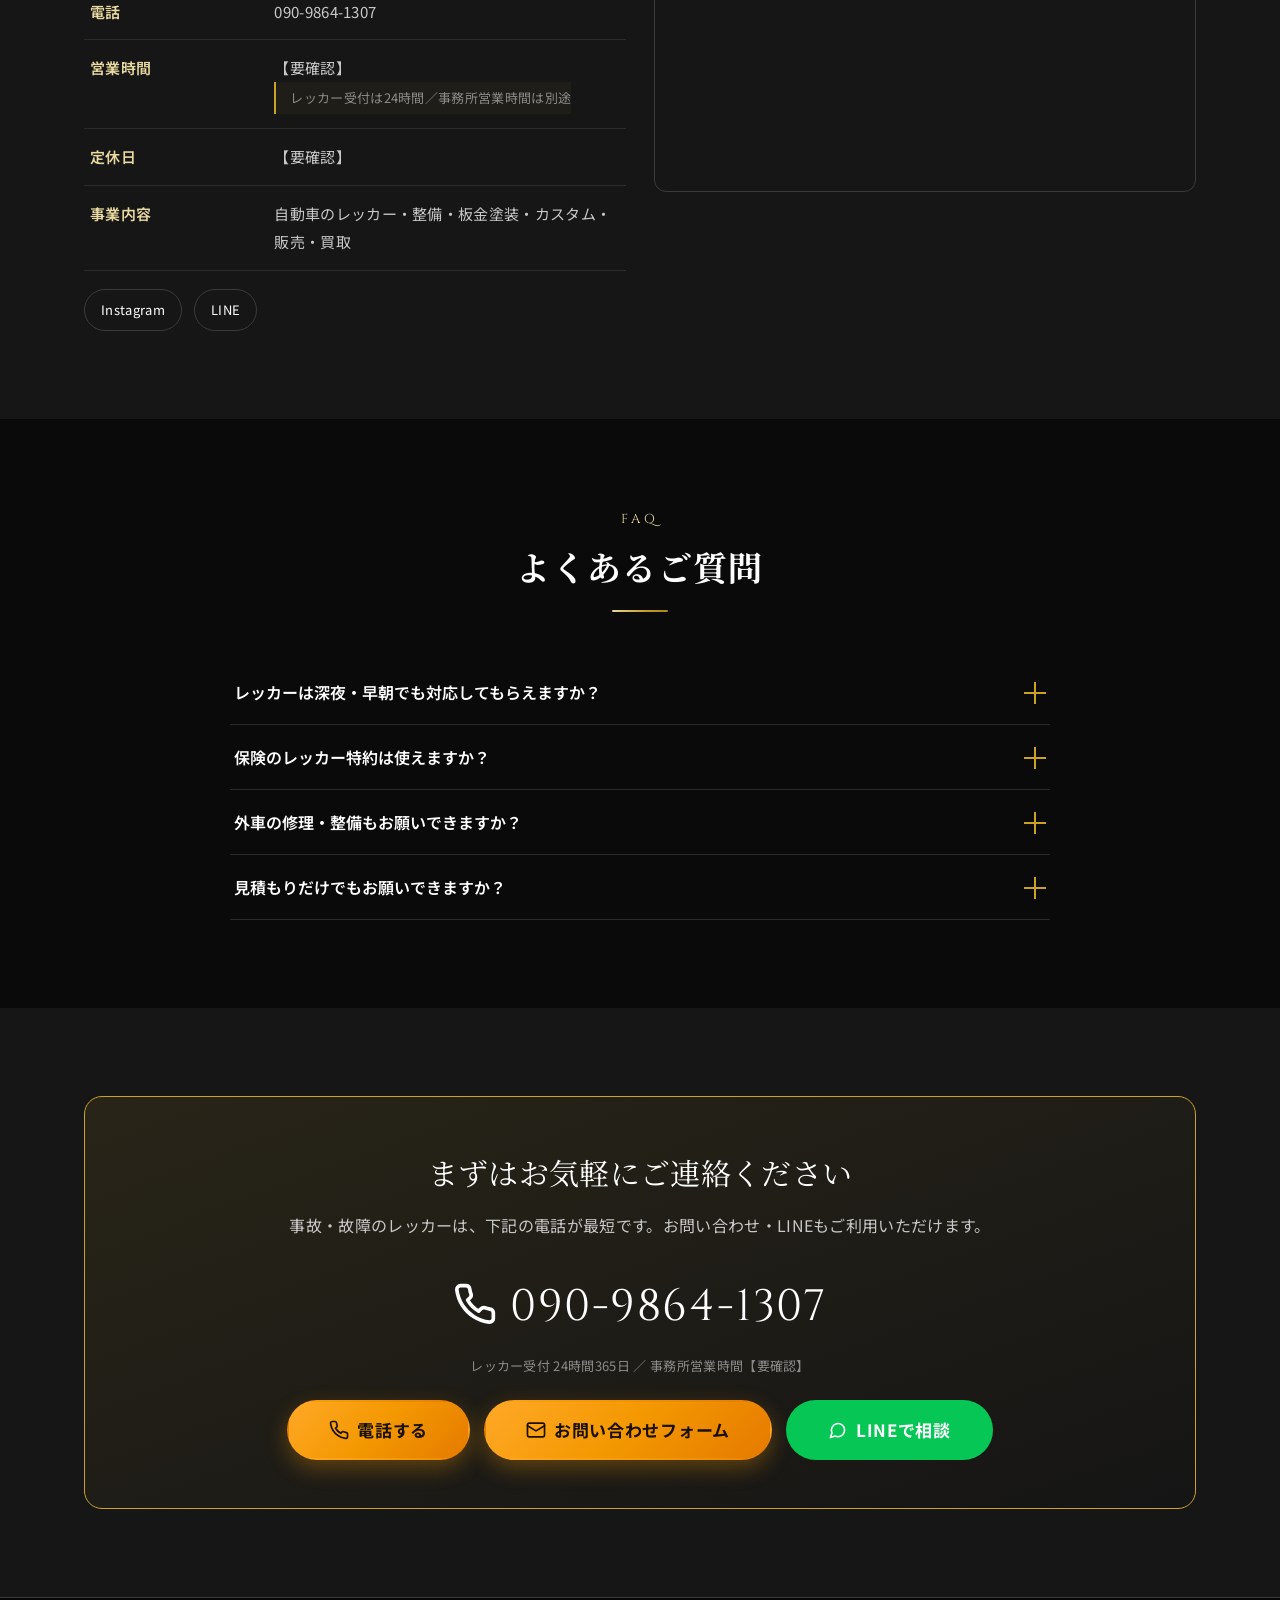
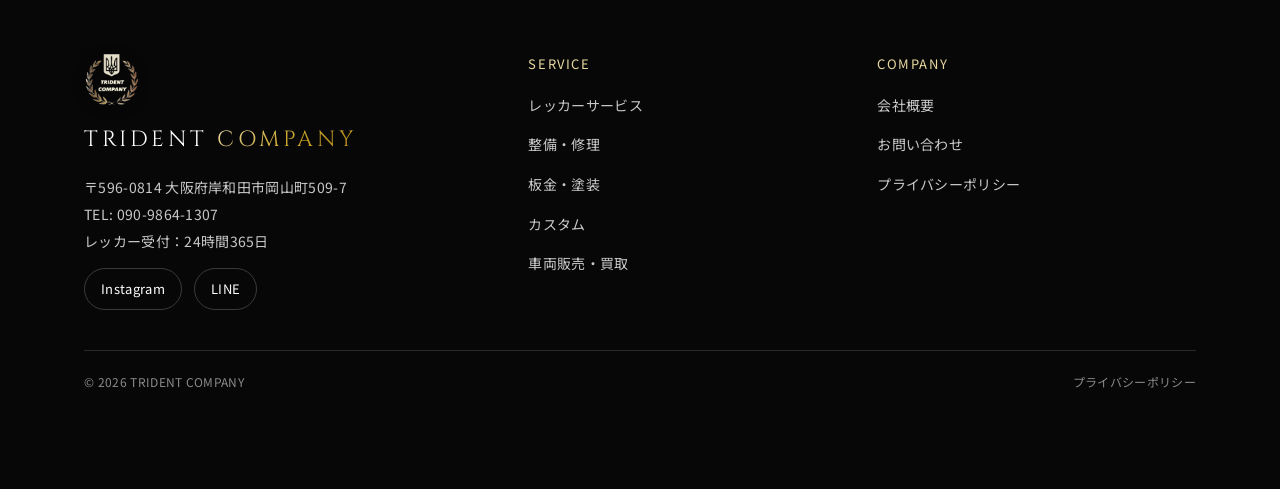
==== commit cabe4530: "全画像参照のキャッシュバスターをv=20260721に統一（古い86の表示残りを解消） Co-Authored-By: Claude Fable 5 <noreply@anthropic.com>" ====
--- a/index.html
+++ b/index.html
@@ -20,7 +20,7 @@
       <svg viewBox="0 0 24 24" fill="none" stroke="currentColor" stroke-width="2"><path d="M3 6h18M3 12h18M3 18h18" stroke-linecap="round"/></svg>
     </button>
     <a href="index.html" class="header-logo" aria-label="TRIDENT COMPANY トップへ">
-      <img src="assets/img/logo.png?v=20260720" alt="TRIDENT COMPANY エンブレム" class="header-emblem" width="36" height="36">
+      <img src="assets/img/logo.png?v=20260721" alt="TRIDENT COMPANY エンブレム" class="header-emblem" width="36" height="36">
       <span class="header-logo__text">
         <span class="header-logo__sub">TRIDENT COMPANY</span>
         <span class="header-logo__main"><span class="t">TRIDENT</span> <span class="c">COMPANY</span></span>
@@ -45,7 +45,7 @@
   <div class="drawer__overlay" data-drawer-close></div>
   <div class="drawer__panel" role="dialog" aria-label="メニュー">
     <div class="drawer__head">
-      <span class="drawer__brand"><img src="assets/img/logo.png?v=20260720" alt="" class="header-emblem" width="28" height="28"><span class="header-logo__main"><span class="t">TRIDENT</span> <span class="c">COMPANY</span></span></span>
+      <span class="drawer__brand"><img src="assets/img/logo.png?v=20260721" alt="" class="header-emblem" width="28" height="28"><span class="header-logo__main"><span class="t">TRIDENT</span> <span class="c">COMPANY</span></span></span>
       <button class="icon-btn" data-drawer-close aria-label="メニューを閉じる">
         <svg viewBox="0 0 24 24" fill="none" stroke="currentColor" stroke-width="2"><path d="M6 6l12 12M18 6L6 18" stroke-linecap="round"/></svg>
       </button>
@@ -85,9 +85,9 @@
         <div class="hero3d__lane"></div>
       </div>
       <div class="hero3d__car">
-        <img class="hero3d__body" src="assets/img/hero-car-toon.png?v=20260720" alt="">
-        <img class="hero3d__wheel hero3d__wheel--f" src="assets/img/hero-wheel-f.png?v=20260720" alt="">
-        <img class="hero3d__wheel hero3d__wheel--r" src="assets/img/hero-wheel-r.png?v=20260720" alt="">
+        <img class="hero3d__body" src="assets/img/hero-car-toon.png?v=20260721" alt="">
+        <img class="hero3d__wheel hero3d__wheel--f" src="assets/img/hero-wheel-f.png?v=20260721" alt="">
+        <img class="hero3d__wheel hero3d__wheel--r" src="assets/img/hero-wheel-r.png?v=20260721" alt="">
       </div>
     </div>
     <div class="hero__inner">
@@ -116,7 +116,7 @@
       <div class="service-row service-row--feature reveal">
         <div class="service-row__media">
           <span class="service-row__badge">最重要サービス</span>
-          <img src="assets/img/towing.svg?v=20260720" alt="高級車をレッカー搬送するTRIDENT COMPANYのレッカー車">
+          <img src="assets/img/towing.svg?v=20260721" alt="高級車をレッカー搬送するTRIDENT COMPANYのレッカー車">
         </div>
         <div class="service-row__body">
           <span class="service-row__en">24H / 365 Days</span>
@@ -143,7 +143,7 @@
 
       <!-- 整備・修理 -->
       <div class="service-row reveal">
-        <div class="service-row__media"><img src="assets/img/maintenance.svg?v=20260720b" alt="輸入車を整備するTRIDENT COMPANYの工場"></div>
+        <div class="service-row__media"><img src="assets/img/maintenance.svg?v=20260721" alt="輸入車を整備するTRIDENT COMPANYの工場"></div>
         <div class="service-row__body">
           <span class="service-row__en">Maintenance & Repair</span>
           <h3 class="service-row__title">整備・修理｜外車もお任せ</h3>
@@ -156,7 +156,7 @@
 
       <!-- 板金・塗装 -->
       <div class="service-row service-row--reverse reveal">
-        <div class="service-row__media"><img src="assets/img/bodywork.svg?v=20260720" alt="板金塗装作業中の車両"></div>
+        <div class="service-row__media"><img src="assets/img/bodywork.svg?v=20260721" alt="板金塗装作業中の車両"></div>
         <div class="service-row__body">
           <span class="service-row__en">Bodywork & Paint</span>
           <h3 class="service-row__title">板金・塗装｜保険修理対応</h3>
@@ -169,7 +169,7 @@
 
       <!-- カスタム -->
       <div class="service-row reveal">
-        <div class="service-row__media"><img src="assets/img/custom.svg?v=20260720" alt="カスタムされたスポーツカー"></div>
+        <div class="service-row__media"><img src="assets/img/custom.svg?v=20260721" alt="カスタムされたスポーツカー"></div>
         <div class="service-row__body">
           <span class="service-row__en">Custom</span>
           <h3 class="service-row__title">カスタム｜持込パーツも相談可</h3>
@@ -182,7 +182,7 @@
 
       <!-- 販売・買取 -->
       <div class="service-row service-row--reverse reveal">
-        <div class="service-row__media"><img src="assets/img/sales.svg?v=20260720" alt="展示された車両"></div>
+        <div class="service-row__media"><img src="assets/img/sales.svg?v=20260721" alt="展示された車両"></div>
         <div class="service-row__body">
           <span class="service-row__en">Sales & Purchase</span>
           <h3 class="service-row__title">販売・買取｜注文販売＆無料査定</h3>
@@ -245,12 +245,12 @@
       </div>
       <!-- 本番は Smash Balloon で公式フィードを表示（検討事項 D-3）。ここではダミー配置 -->
       <div class="ig-grid reveal">
-        <a href="https://www.instagram.com/car_20555/" target="_blank" rel="noopener"><img src="assets/img/custom-2.svg?v=20260720" alt="Instagram投稿"></a>
-        <a href="https://www.instagram.com/car_20555/" target="_blank" rel="noopener"><img src="assets/img/sales-2.svg?v=20260720f" alt="Instagram投稿"></a>
-        <a href="https://www.instagram.com/car_20555/" target="_blank" rel="noopener"><img src="assets/img/hero-portrait.svg?v=20260720" alt="Instagram投稿"></a>
-        <a href="https://www.instagram.com/car_20555/" target="_blank" rel="noopener"><img src="assets/img/maintenance.svg?v=20260720b" alt="Instagram投稿"></a>
-        <a href="https://www.instagram.com/car_20555/" target="_blank" rel="noopener"><img src="assets/img/bodywork.svg?v=20260720" alt="Instagram投稿"></a>
-        <a href="https://www.instagram.com/car_20555/" target="_blank" rel="noopener"><img src="assets/img/towing.svg?v=20260720" alt="Instagram投稿"></a>
+        <a href="https://www.instagram.com/car_20555/" target="_blank" rel="noopener"><img src="assets/img/custom-2.svg?v=20260721" alt="Instagram投稿"></a>
+        <a href="https://www.instagram.com/car_20555/" target="_blank" rel="noopener"><img src="assets/img/sales-2.svg?v=20260721" alt="Instagram投稿"></a>
+        <a href="https://www.instagram.com/car_20555/" target="_blank" rel="noopener"><img src="assets/img/hero-portrait.svg?v=20260721" alt="Instagram投稿"></a>
+        <a href="https://www.instagram.com/car_20555/" target="_blank" rel="noopener"><img src="assets/img/maintenance.svg?v=20260721" alt="Instagram投稿"></a>
+        <a href="https://www.instagram.com/car_20555/" target="_blank" rel="noopener"><img src="assets/img/bodywork.svg?v=20260721" alt="Instagram投稿"></a>
+        <a href="https://www.instagram.com/car_20555/" target="_blank" rel="noopener"><img src="assets/img/towing.svg?v=20260721" alt="Instagram投稿"></a>
       </div>
       <div class="ig-note">
         <a href="https://www.instagram.com/car_20555/" target="_blank" rel="noopener" class="btn btn--ghost">@CAR_20555 をフォローする</a>
@@ -346,7 +346,7 @@
   <div class="container">
     <div class="footer-grid">
       <div>
-        <img src="assets/img/logo.png?v=20260720" alt="TRIDENT COMPANY エンブレム" class="footer-emblem" width="56" height="56">
+        <img src="assets/img/logo.png?v=20260721" alt="TRIDENT COMPANY エンブレム" class="footer-emblem" width="56" height="56">
         <div class="footer-logo"><span class="t">TRIDENT</span> <span class="c">COMPANY</span></div>
         <div class="footer-info">
           〒596-0814 大阪府岸和田市岡山町509-7<br>
